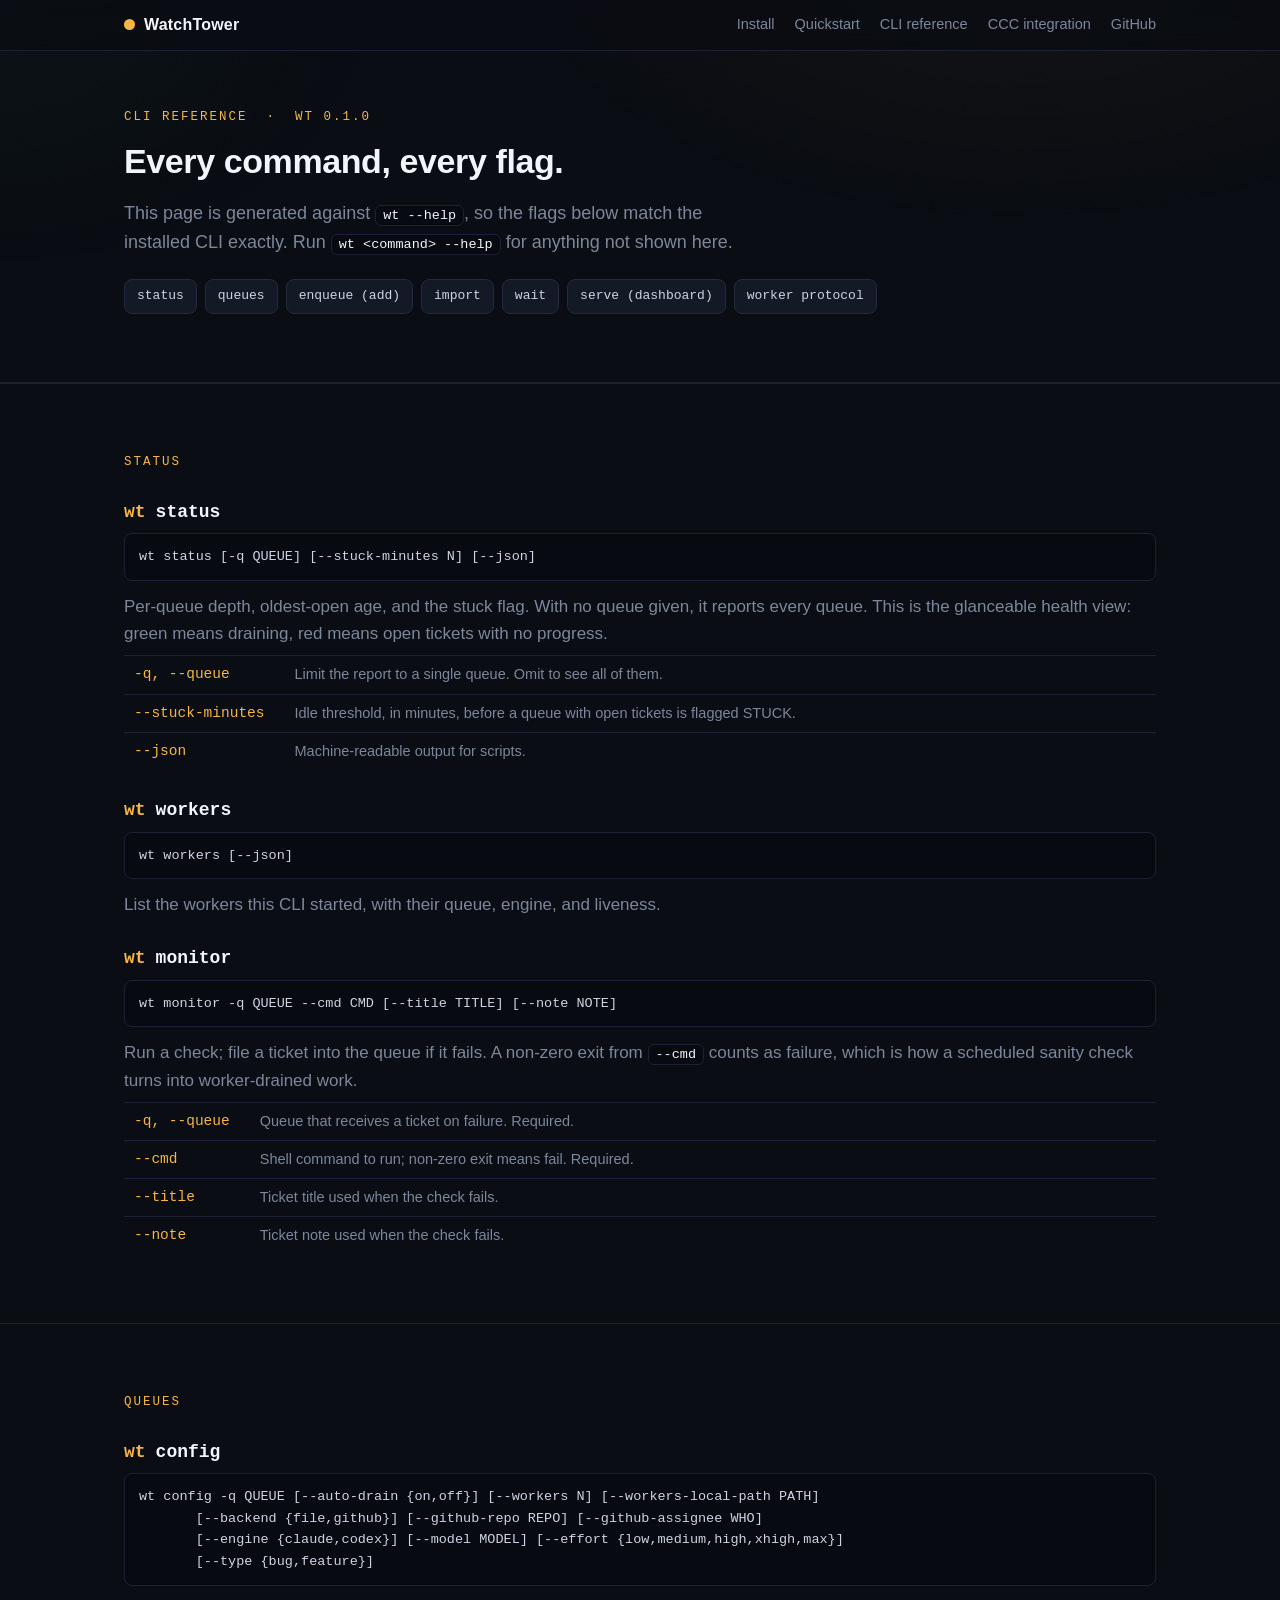
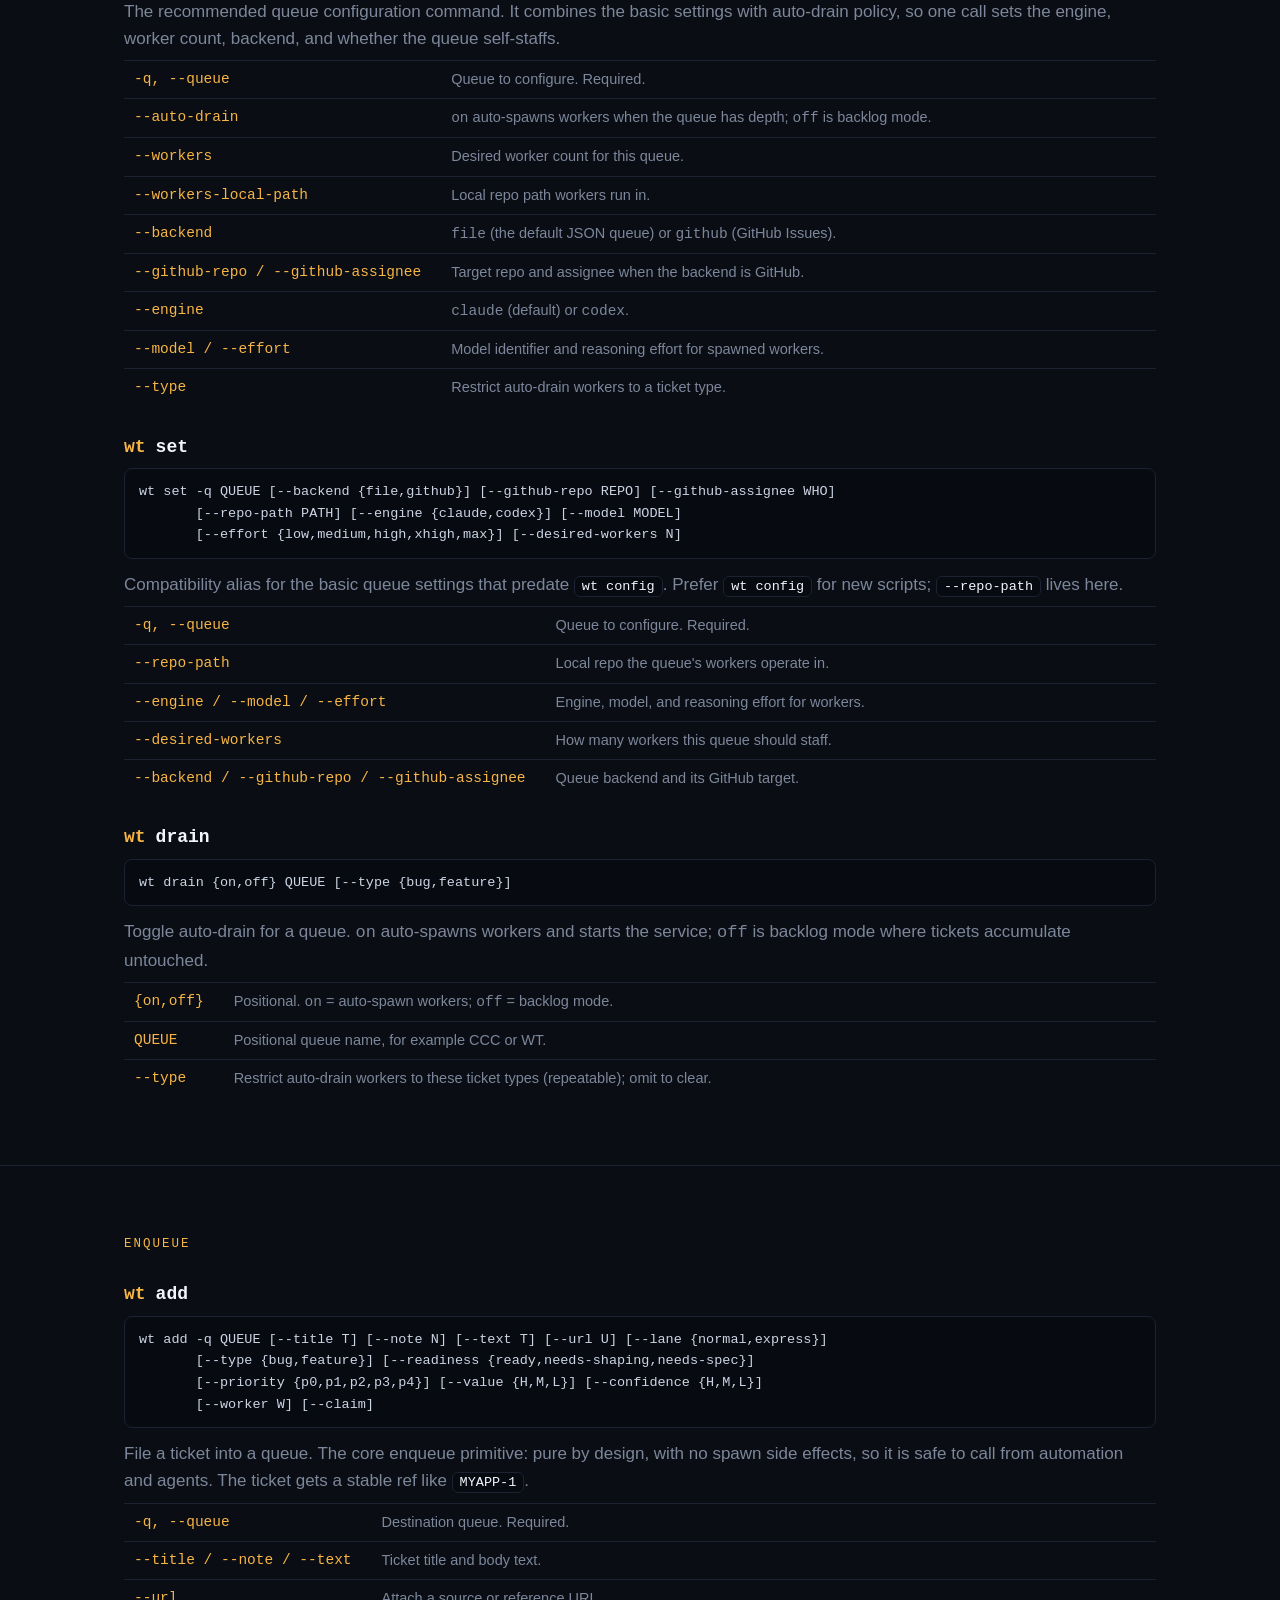
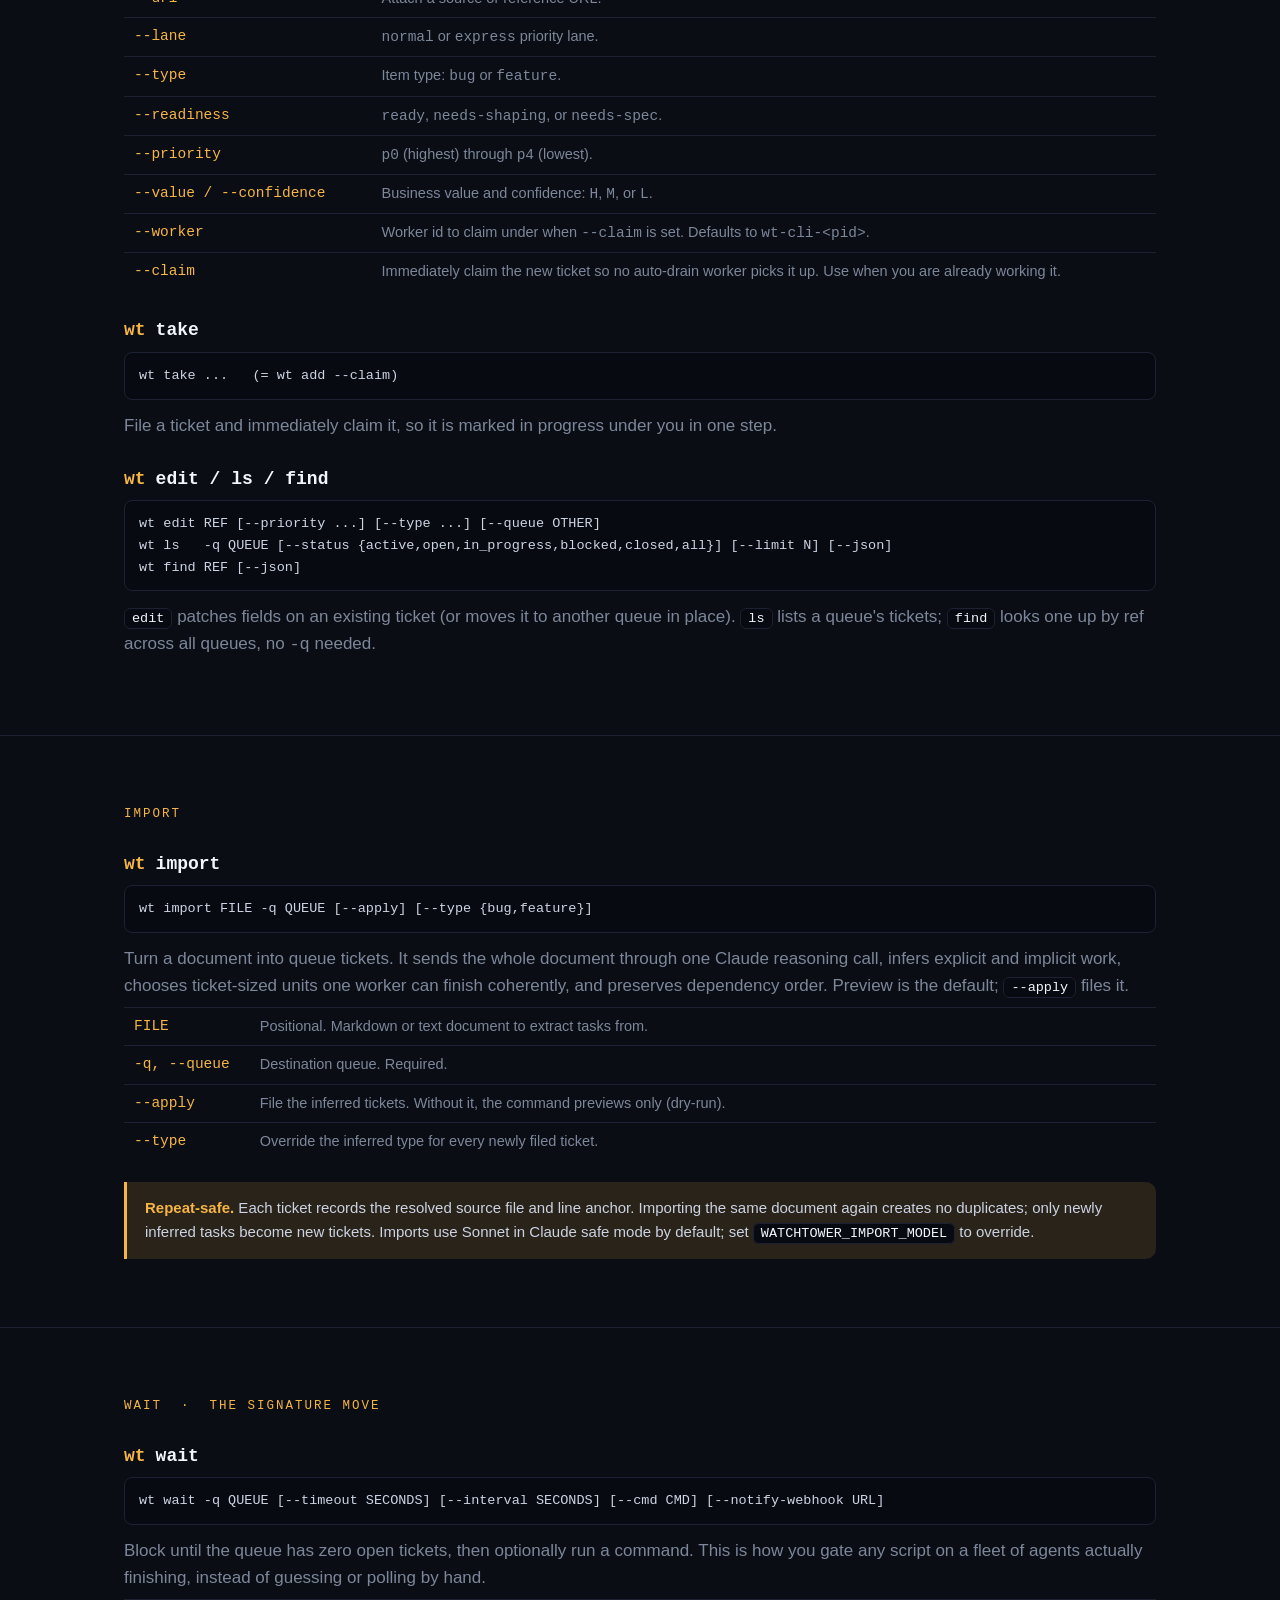
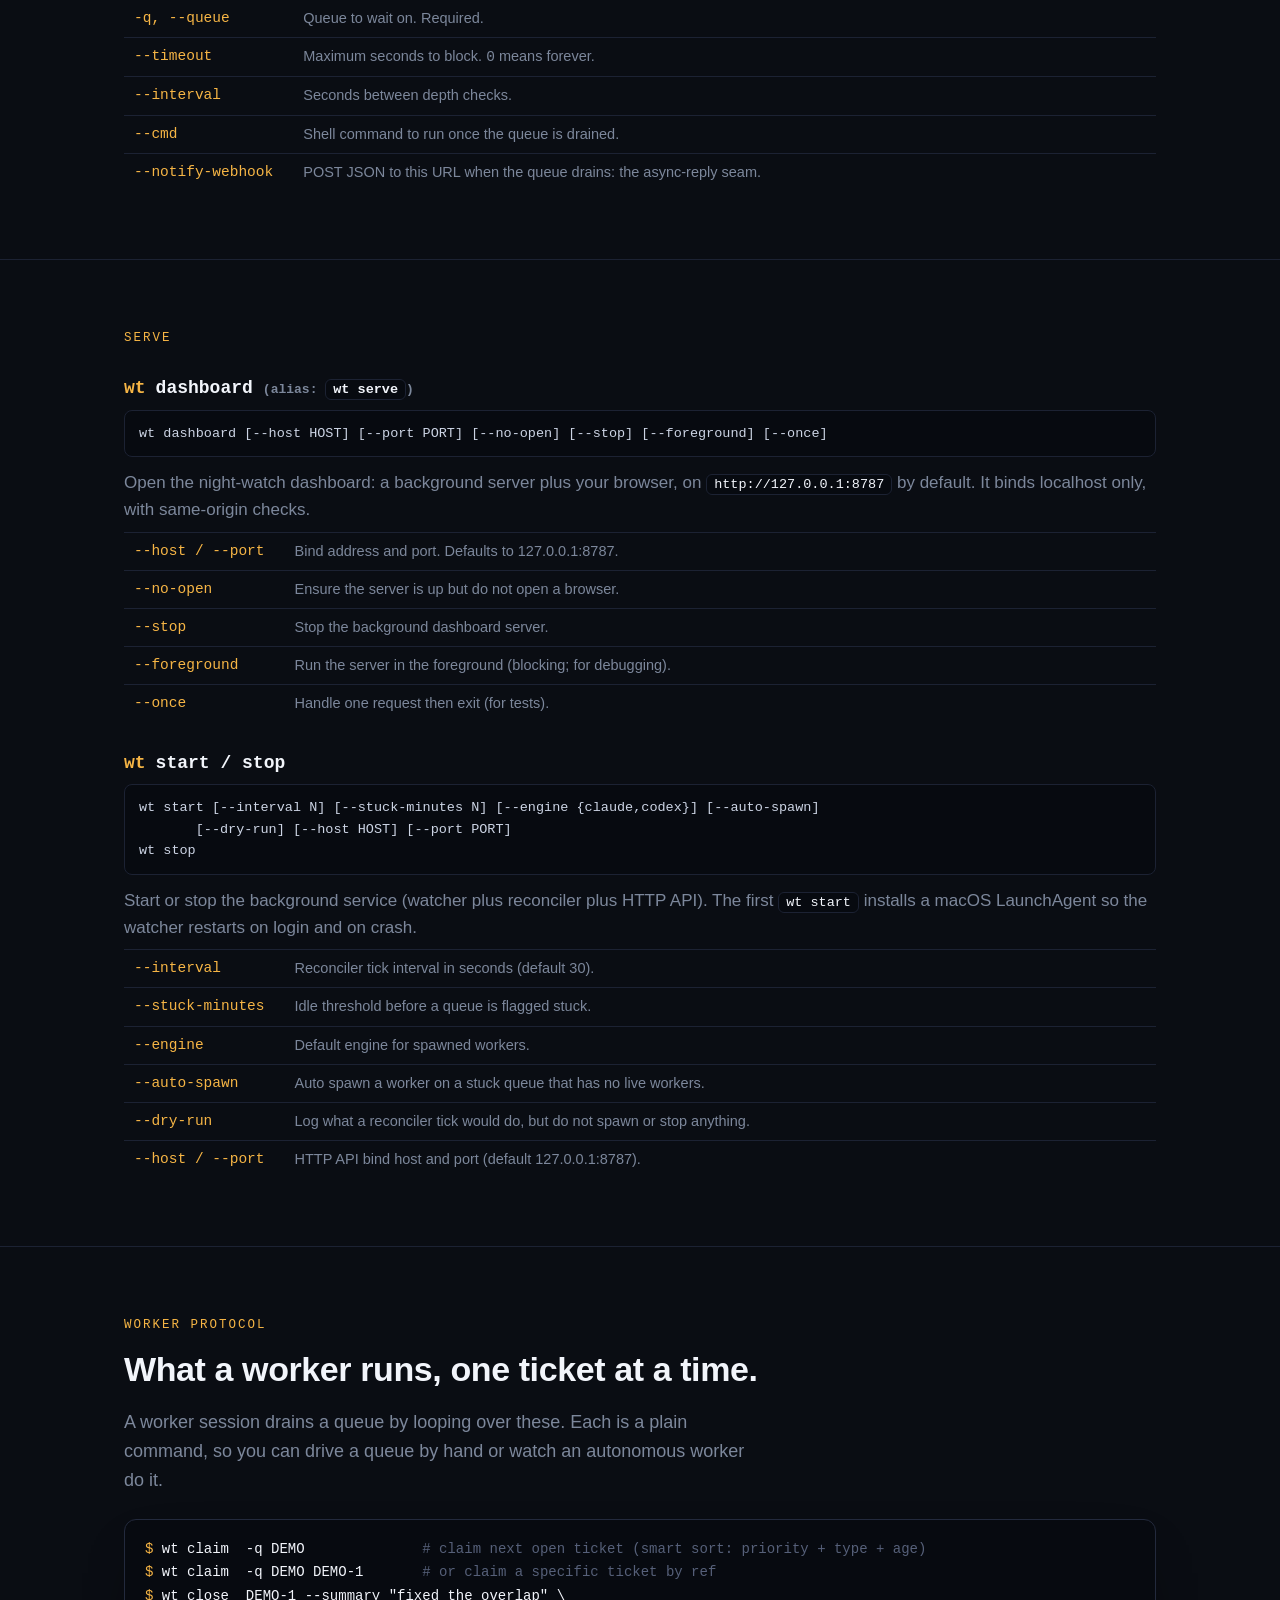
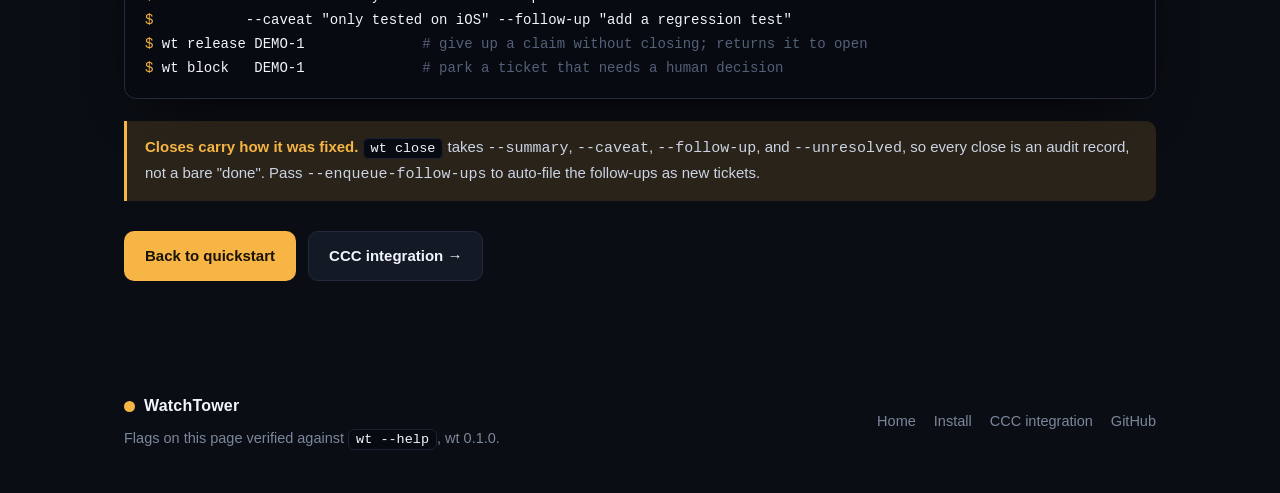
==== docs/cli.html @ 0f432aff "docs(site): standalone WatchTower website (Pages-ready, W69) Standalone static site in docs/, positi" ====
<!DOCTYPE html>
<html lang="en">
<head>
<meta charset="utf-8">
<meta name="viewport" content="width=device-width, initial-scale=1">
<title>WatchTower CLI reference</title>
<meta name="description" content="Every WatchTower command and flag: status, queues, enqueue, wait, serve, import. Verified against wt --help.">
<link rel="stylesheet" href="styles.css">
<link rel="icon" href="data:image/svg+xml,<svg xmlns='http://www.w3.org/2000/svg' viewBox='0 0 100 100'><circle cx='50' cy='50' r='38' fill='%23f6b545'/></svg>">
</head>
<body>

<nav class="nav">
  <div class="nav-inner">
    <a class="brand" href="index.html"><span class="beacon"></span>WatchTower</a>
    <div class="nav-links">
      <a href="index.html#install">Install</a>
      <a href="index.html#quickstart">Quickstart</a>
      <a href="cli.html">CLI reference</a>
      <a href="integration.html">CCC integration</a>
      <a href="https://github.com/amirfish1/watchtower">GitHub</a>
    </div>
  </div>
</nav>

<section style="padding-top:56px">
  <div class="wrap">
    <p class="eyebrow">CLI reference &nbsp;&middot;&nbsp; wt 0.1.0</p>
    <h2>Every command, every flag.</h2>
    <p class="lede">
      This page is generated against <code class="inline-code">wt --help</code>, so the flags below match the
      installed CLI exactly. Run <code class="inline-code">wt &lt;command&gt; --help</code> for anything not shown here.
    </p>
    <div class="toc">
      <a href="#status">status</a>
      <a href="#queues">queues</a>
      <a href="#add">enqueue (add)</a>
      <a href="#import">import</a>
      <a href="#wait">wait</a>
      <a href="#serve">serve (dashboard)</a>
      <a href="#worker">worker protocol</a>
    </div>
  </div>
</section>

<!-- STATUS -->
<section id="status" style="border-top:1px solid var(--border-soft)">
  <div class="wrap">
    <p class="eyebrow">Status</p>
    <div class="cli-cmd">
      <h3><span class="verb">wt</span> status</h3>
      <div class="sig">wt status [-q QUEUE] [--stuck-minutes N] [--json]</div>
      <p>Per-queue depth, oldest-open age, and the stuck flag. With no queue given, it reports every queue.
         This is the glanceable health view: green means draining, red means open tickets with no progress.</p>
      <table class="flags">
        <tr><td>-q, --queue</td><td>Limit the report to a single queue. Omit to see all of them.</td></tr>
        <tr><td>--stuck-minutes</td><td>Idle threshold, in minutes, before a queue with open tickets is flagged STUCK.</td></tr>
        <tr><td>--json</td><td>Machine-readable output for scripts.</td></tr>
      </table>
    </div>
    <div class="cli-cmd">
      <h3><span class="verb">wt</span> workers</h3>
      <div class="sig">wt workers [--json]</div>
      <p>List the workers this CLI started, with their queue, engine, and liveness.</p>
    </div>
    <div class="cli-cmd">
      <h3><span class="verb">wt</span> monitor</h3>
      <div class="sig">wt monitor -q QUEUE --cmd CMD [--title TITLE] [--note NOTE]</div>
      <p>Run a check; file a ticket into the queue if it fails. A non-zero exit from <code class="inline-code">--cmd</code>
         counts as failure, which is how a scheduled sanity check turns into worker-drained work.</p>
      <table class="flags">
        <tr><td>-q, --queue</td><td>Queue that receives a ticket on failure. Required.</td></tr>
        <tr><td>--cmd</td><td>Shell command to run; non-zero exit means fail. Required.</td></tr>
        <tr><td>--title</td><td>Ticket title used when the check fails.</td></tr>
        <tr><td>--note</td><td>Ticket note used when the check fails.</td></tr>
      </table>
    </div>
  </div>
</section>

<!-- QUEUES -->
<section id="queues">
  <div class="wrap">
    <p class="eyebrow">Queues</p>
    <div class="cli-cmd">
      <h3><span class="verb">wt</span> config</h3>
      <div class="sig">wt config -q QUEUE [--auto-drain {on,off}] [--workers N] [--workers-local-path PATH]
       [--backend {file,github}] [--github-repo REPO] [--github-assignee WHO]
       [--engine {claude,codex}] [--model MODEL] [--effort {low,medium,high,xhigh,max}]
       [--type {bug,feature}]</div>
      <p>The recommended queue configuration command. It combines the basic settings with auto-drain policy,
         so one call sets the engine, worker count, backend, and whether the queue self-staffs.</p>
      <table class="flags">
        <tr><td>-q, --queue</td><td>Queue to configure. Required.</td></tr>
        <tr><td>--auto-drain</td><td><code>on</code> auto-spawns workers when the queue has depth; <code>off</code> is backlog mode.</td></tr>
        <tr><td>--workers</td><td>Desired worker count for this queue.</td></tr>
        <tr><td>--workers-local-path</td><td>Local repo path workers run in.</td></tr>
        <tr><td>--backend</td><td><code>file</code> (the default JSON queue) or <code>github</code> (GitHub Issues).</td></tr>
        <tr><td>--github-repo / --github-assignee</td><td>Target repo and assignee when the backend is GitHub.</td></tr>
        <tr><td>--engine</td><td><code>claude</code> (default) or <code>codex</code>.</td></tr>
        <tr><td>--model / --effort</td><td>Model identifier and reasoning effort for spawned workers.</td></tr>
        <tr><td>--type</td><td>Restrict auto-drain workers to a ticket type.</td></tr>
      </table>
    </div>
    <div class="cli-cmd">
      <h3><span class="verb">wt</span> set</h3>
      <div class="sig">wt set -q QUEUE [--backend {file,github}] [--github-repo REPO] [--github-assignee WHO]
       [--repo-path PATH] [--engine {claude,codex}] [--model MODEL]
       [--effort {low,medium,high,xhigh,max}] [--desired-workers N]</div>
      <p>Compatibility alias for the basic queue settings that predate <code class="inline-code">wt config</code>.
         Prefer <code class="inline-code">wt config</code> for new scripts; <code class="inline-code">--repo-path</code> lives here.</p>
      <table class="flags">
        <tr><td>-q, --queue</td><td>Queue to configure. Required.</td></tr>
        <tr><td>--repo-path</td><td>Local repo the queue's workers operate in.</td></tr>
        <tr><td>--engine / --model / --effort</td><td>Engine, model, and reasoning effort for workers.</td></tr>
        <tr><td>--desired-workers</td><td>How many workers this queue should staff.</td></tr>
        <tr><td>--backend / --github-repo / --github-assignee</td><td>Queue backend and its GitHub target.</td></tr>
      </table>
    </div>
    <div class="cli-cmd">
      <h3><span class="verb">wt</span> drain</h3>
      <div class="sig">wt drain {on,off} QUEUE [--type {bug,feature}]</div>
      <p>Toggle auto-drain for a queue. <code>on</code> auto-spawns workers and starts the service;
         <code>off</code> is backlog mode where tickets accumulate untouched.</p>
      <table class="flags">
        <tr><td>{on,off}</td><td>Positional. <code>on</code> = auto-spawn workers; <code>off</code> = backlog mode.</td></tr>
        <tr><td>QUEUE</td><td>Positional queue name, for example CCC or WT.</td></tr>
        <tr><td>--type</td><td>Restrict auto-drain workers to these ticket types (repeatable); omit to clear.</td></tr>
      </table>
    </div>
  </div>
</section>

<!-- ENQUEUE -->
<section id="add">
  <div class="wrap">
    <p class="eyebrow">Enqueue</p>
    <div class="cli-cmd">
      <h3><span class="verb">wt</span> add</h3>
      <div class="sig">wt add -q QUEUE [--title T] [--note N] [--text T] [--url U] [--lane {normal,express}]
       [--type {bug,feature}] [--readiness {ready,needs-shaping,needs-spec}]
       [--priority {p0,p1,p2,p3,p4}] [--value {H,M,L}] [--confidence {H,M,L}]
       [--worker W] [--claim]</div>
      <p>File a ticket into a queue. The core enqueue primitive: pure by design, with no spawn side effects, so it
         is safe to call from automation and agents. The ticket gets a stable ref like <code class="inline-code">MYAPP-1</code>.</p>
      <table class="flags">
        <tr><td>-q, --queue</td><td>Destination queue. Required.</td></tr>
        <tr><td>--title / --note / --text</td><td>Ticket title and body text.</td></tr>
        <tr><td>--url</td><td>Attach a source or reference URL.</td></tr>
        <tr><td>--lane</td><td><code>normal</code> or <code>express</code> priority lane.</td></tr>
        <tr><td>--type</td><td>Item type: <code>bug</code> or <code>feature</code>.</td></tr>
        <tr><td>--readiness</td><td><code>ready</code>, <code>needs-shaping</code>, or <code>needs-spec</code>.</td></tr>
        <tr><td>--priority</td><td><code>p0</code> (highest) through <code>p4</code> (lowest).</td></tr>
        <tr><td>--value / --confidence</td><td>Business value and confidence: <code>H</code>, <code>M</code>, or <code>L</code>.</td></tr>
        <tr><td>--worker</td><td>Worker id to claim under when <code>--claim</code> is set. Defaults to <code>wt-cli-&lt;pid&gt;</code>.</td></tr>
        <tr><td>--claim</td><td>Immediately claim the new ticket so no auto-drain worker picks it up. Use when you are already working it.</td></tr>
      </table>
    </div>
    <div class="cli-cmd">
      <h3><span class="verb">wt</span> take</h3>
      <div class="sig">wt take ...   (= wt add --claim)</div>
      <p>File a ticket and immediately claim it, so it is marked in progress under you in one step.</p>
    </div>
    <div class="cli-cmd">
      <h3><span class="verb">wt</span> edit / ls / find</h3>
      <div class="sig">wt edit REF [--priority ...] [--type ...] [--queue OTHER]
wt ls   -q QUEUE [--status {active,open,in_progress,blocked,closed,all}] [--limit N] [--json]
wt find REF [--json]</div>
      <p><code class="inline-code">edit</code> patches fields on an existing ticket (or moves it to another queue in place).
         <code class="inline-code">ls</code> lists a queue's tickets; <code class="inline-code">find</code> looks one up by ref across all queues, no
         <code>-q</code> needed.</p>
    </div>
  </div>
</section>

<!-- IMPORT -->
<section id="import">
  <div class="wrap">
    <p class="eyebrow">Import</p>
    <div class="cli-cmd">
      <h3><span class="verb">wt</span> import</h3>
      <div class="sig">wt import FILE -q QUEUE [--apply] [--type {bug,feature}]</div>
      <p>Turn a document into queue tickets. It sends the whole document through one Claude reasoning call, infers
         explicit and implicit work, chooses ticket-sized units one worker can finish coherently, and preserves
         dependency order. Preview is the default; <code class="inline-code">--apply</code> files it.</p>
      <table class="flags">
        <tr><td>FILE</td><td>Positional. Markdown or text document to extract tasks from.</td></tr>
        <tr><td>-q, --queue</td><td>Destination queue. Required.</td></tr>
        <tr><td>--apply</td><td>File the inferred tickets. Without it, the command previews only (dry-run).</td></tr>
        <tr><td>--type</td><td>Override the inferred type for every newly filed ticket.</td></tr>
      </table>
      <div class="note">
        <b>Repeat-safe.</b> Each ticket records the resolved source file and line anchor. Importing the same
        document again creates no duplicates; only newly inferred tasks become new tickets. Imports use Sonnet in
        Claude safe mode by default; set <code class="inline-code">WATCHTOWER_IMPORT_MODEL</code> to override.
      </div>
    </div>
  </div>
</section>

<!-- WAIT -->
<section id="wait">
  <div class="wrap">
    <p class="eyebrow">Wait &nbsp;&middot;&nbsp; the signature move</p>
    <div class="cli-cmd">
      <h3><span class="verb">wt</span> wait</h3>
      <div class="sig">wt wait -q QUEUE [--timeout SECONDS] [--interval SECONDS] [--cmd CMD] [--notify-webhook URL]</div>
      <p>Block until the queue has zero open tickets, then optionally run a command. This is how you gate any
         script on a fleet of agents actually finishing, instead of guessing or polling by hand.</p>
      <table class="flags">
        <tr><td>-q, --queue</td><td>Queue to wait on. Required.</td></tr>
        <tr><td>--timeout</td><td>Maximum seconds to block. <code>0</code> means forever.</td></tr>
        <tr><td>--interval</td><td>Seconds between depth checks.</td></tr>
        <tr><td>--cmd</td><td>Shell command to run once the queue is drained.</td></tr>
        <tr><td>--notify-webhook</td><td>POST JSON to this URL when the queue drains: the async-reply seam.</td></tr>
      </table>
    </div>
  </div>
</section>

<!-- SERVE -->
<section id="serve">
  <div class="wrap">
    <p class="eyebrow">Serve</p>
    <div class="cli-cmd">
      <h3><span class="verb">wt</span> dashboard <span style="font-size:13px;color:var(--muted)">(alias: <code class="inline-code">wt serve</code>)</span></h3>
      <div class="sig">wt dashboard [--host HOST] [--port PORT] [--no-open] [--stop] [--foreground] [--once]</div>
      <p>Open the night-watch dashboard: a background server plus your browser, on
         <code class="inline-code">http://127.0.0.1:8787</code> by default. It binds localhost only, with same-origin checks.</p>
      <table class="flags">
        <tr><td>--host / --port</td><td>Bind address and port. Defaults to 127.0.0.1:8787.</td></tr>
        <tr><td>--no-open</td><td>Ensure the server is up but do not open a browser.</td></tr>
        <tr><td>--stop</td><td>Stop the background dashboard server.</td></tr>
        <tr><td>--foreground</td><td>Run the server in the foreground (blocking; for debugging).</td></tr>
        <tr><td>--once</td><td>Handle one request then exit (for tests).</td></tr>
      </table>
    </div>
    <div class="cli-cmd">
      <h3><span class="verb">wt</span> start / stop</h3>
      <div class="sig">wt start [--interval N] [--stuck-minutes N] [--engine {claude,codex}] [--auto-spawn]
       [--dry-run] [--host HOST] [--port PORT]
wt stop</div>
      <p>Start or stop the background service (watcher plus reconciler plus HTTP API). The first
         <code class="inline-code">wt start</code> installs a macOS LaunchAgent so the watcher restarts on login and on crash.</p>
      <table class="flags">
        <tr><td>--interval</td><td>Reconciler tick interval in seconds (default 30).</td></tr>
        <tr><td>--stuck-minutes</td><td>Idle threshold before a queue is flagged stuck.</td></tr>
        <tr><td>--engine</td><td>Default engine for spawned workers.</td></tr>
        <tr><td>--auto-spawn</td><td>Auto spawn a worker on a stuck queue that has no live workers.</td></tr>
        <tr><td>--dry-run</td><td>Log what a reconciler tick would do, but do not spawn or stop anything.</td></tr>
        <tr><td>--host / --port</td><td>HTTP API bind host and port (default 127.0.0.1:8787).</td></tr>
      </table>
    </div>
  </div>
</section>

<!-- WORKER PROTOCOL -->
<section id="worker">
  <div class="wrap">
    <p class="eyebrow">Worker protocol</p>
    <h2>What a worker runs, one ticket at a time.</h2>
    <p class="lede">A worker session drains a queue by looping over these. Each is a plain command, so you can
       drive a queue by hand or watch an autonomous worker do it.</p>
    <div class="term" style="margin-top:24px">
      <div class="term-body"><pre><span class="cmd">wt claim  -q DEMO</span>              <span class="cm"># claim next open ticket (smart sort: priority + type + age)</span>
<span class="cmd">wt claim  -q DEMO DEMO-1</span>       <span class="cm"># or claim a specific ticket by ref</span>
<span class="cmd">wt close  DEMO-1 --summary "fixed the overlap" \</span>
<span class="cmd">          --caveat "only tested on iOS" --follow-up "add a regression test"</span>
<span class="cmd">wt release DEMO-1</span>              <span class="cm"># give up a claim without closing; returns it to open</span>
<span class="cmd">wt block   DEMO-1</span>              <span class="cm"># park a ticket that needs a human decision</span></pre></div>
    </div>
    <div class="note">
      <b>Closes carry how it was fixed.</b> <code class="inline-code">wt close</code> takes <code>--summary</code>,
      <code>--caveat</code>, <code>--follow-up</code>, and <code>--unresolved</code>, so every close is an audit
      record, not a bare "done". Pass <code>--enqueue-follow-ups</code> to auto-file the follow-ups as new tickets.
    </div>
    <div class="cta-row">
      <a class="btn btn-primary" href="index.html#quickstart">Back to quickstart</a>
      <a class="btn btn-ghost" href="integration.html">CCC integration &rarr;</a>
    </div>
  </div>
</section>

<footer>
  <div class="wrap foot-inner">
    <div>
      <div class="brand" style="margin-bottom:8px"><span class="beacon"></span>WatchTower</div>
      <div>Flags on this page verified against <code class="inline-code">wt --help</code>, wt 0.1.0.</div>
    </div>
    <div class="foot-links">
      <a href="index.html">Home</a>
      <a href="index.html#install">Install</a>
      <a href="integration.html">CCC integration</a>
      <a href="https://github.com/amirfish1/watchtower">GitHub</a>
    </div>
  </div>
</footer>

</body>
</html>
---- docs/styles.css ----
/* WatchTower standalone site: control-room / night-watch aesthetic.
   Zero build step, no framework. Green = draining, red = stuck:
   the product's own status language, used as the visual system. */

:root {
  --bg: #0a0d13;
  --bg-2: #0e121b;
  --surface: #141926;
  --surface-2: #1a2030;
  --border: #232a3d;
  --border-soft: #1c2233;
  --text: #ccd4e4;
  --text-strong: #f2f5fb;
  --muted: #7c879b;
  --muted-2: #5b6478;
  --amber: #f6b545;      /* the watch light: brand accent */
  --amber-soft: #f6b54522;
  --green: #46c06a;      /* draining / live */
  --green-soft: #46c06a1f;
  --red: #f0576d;        /* stuck */
  --red-soft: #f0576d1f;
  --mono: ui-monospace, "SF Mono", "JetBrains Mono", Menlo, Consolas, monospace;
  --sans: -apple-system, BlinkMacSystemFont, "Segoe UI", Inter, Roboto, Helvetica, Arial, sans-serif;
  --maxw: 1080px;
}

* { box-sizing: border-box; }

html { scroll-behavior: smooth; }

body {
  margin: 0;
  background: var(--bg);
  color: var(--text);
  font-family: var(--sans);
  font-size: 17px;
  line-height: 1.6;
  -webkit-font-smoothing: antialiased;
  text-rendering: optimizeLegibility;
}

/* subtle beacon glow behind the whole page */
body::before {
  content: "";
  position: fixed;
  inset: 0;
  z-index: -1;
  background:
    radial-gradient(900px 500px at 80% -8%, #f6b5450d, transparent 60%),
    radial-gradient(700px 500px at 0% 0%, #46c06a0a, transparent 55%);
  pointer-events: none;
}

a { color: var(--amber); text-decoration: none; }
a:hover { text-decoration: underline; }

.wrap { max-width: var(--maxw); margin: 0 auto; padding: 0 24px; }

/* ---------- top nav ---------- */
.nav {
  position: sticky;
  top: 0;
  z-index: 20;
  background: rgba(10, 13, 19, 0.82);
  backdrop-filter: blur(10px);
  border-bottom: 1px solid var(--border-soft);
}
.nav-inner {
  max-width: var(--maxw);
  margin: 0 auto;
  padding: 12px 24px;
  display: flex;
  align-items: center;
  gap: 22px;
}
.brand {
  display: flex;
  align-items: center;
  gap: 9px;
  font-weight: 700;
  color: var(--text-strong);
  font-size: 16px;
  letter-spacing: 0.2px;
}
.brand:hover { text-decoration: none; }
.beacon {
  width: 11px; height: 11px; border-radius: 50%;
  background: var(--amber);
  box-shadow: 0 0 0 0 var(--amber);
  animation: pulse 2.6s infinite;
}
@keyframes pulse {
  0%   { box-shadow: 0 0 0 0 #f6b54566; }
  70%  { box-shadow: 0 0 0 9px #f6b54500; }
  100% { box-shadow: 0 0 0 0 #f6b54500; }
}
.nav-links { display: flex; gap: 20px; margin-left: auto; flex-wrap: wrap; }
.nav-links a { color: var(--muted); font-size: 14.5px; font-weight: 500; }
.nav-links a:hover { color: var(--text-strong); text-decoration: none; }

/* ---------- generic sections ---------- */
section { padding: 68px 0; border-bottom: 1px solid var(--border-soft); }
section:last-of-type { border-bottom: none; }
.eyebrow {
  font-family: var(--mono);
  font-size: 12.5px;
  letter-spacing: 2px;
  text-transform: uppercase;
  color: var(--amber);
  margin: 0 0 14px;
}
h1, h2, h3 { color: var(--text-strong); line-height: 1.2; }
h2 { font-size: clamp(26px, 4vw, 34px); margin: 0 0 10px; letter-spacing: -0.4px; }
h3 { font-size: 19px; margin: 0 0 8px; }
.lede { color: var(--muted); font-size: 18px; max-width: 62ch; }

/* ---------- hero ---------- */
.hero { padding: 76px 0 60px; border-bottom: 1px solid var(--border-soft); }
.hero h1 {
  font-size: clamp(34px, 6.2vw, 62px);
  letter-spacing: -1.4px;
  margin: 0 0 18px;
  font-weight: 800;
}
.hero h1 .hl { color: var(--amber); }
.hero .lede { font-size: clamp(18px, 2.4vw, 22px); max-width: 60ch; }
.hero-tag {
  display: inline-flex; align-items: center; gap: 8px;
  font-family: var(--mono); font-size: 13px; color: var(--muted);
  border: 1px solid var(--border); border-radius: 999px;
  padding: 5px 13px; margin-bottom: 22px;
}
.hero-tag b { color: var(--green); font-weight: 600; }
.cta-row { display: flex; gap: 12px; flex-wrap: wrap; margin-top: 30px; }
.btn {
  display: inline-flex; align-items: center; gap: 8px;
  padding: 12px 20px; border-radius: 10px;
  font-weight: 650; font-size: 15px;
  border: 1px solid transparent; cursor: pointer;
}
.btn-primary { background: var(--amber); color: #1a1206; }
.btn-primary:hover { background: #ffc45f; text-decoration: none; }
.btn-ghost { border-color: var(--border); color: var(--text-strong); background: var(--surface); }
.btn-ghost:hover { border-color: var(--muted); text-decoration: none; }

/* ---------- terminal block ---------- */
.term {
  background: #070a10;
  border: 1px solid var(--border);
  border-radius: 12px;
  overflow: hidden;
  box-shadow: 0 24px 60px -30px #000, 0 0 0 1px #0000;
  font-family: var(--mono);
  font-size: 14px;
  line-height: 1.7;
}
.term-bar {
  display: flex; align-items: center; gap: 7px;
  padding: 11px 14px;
  background: var(--surface);
  border-bottom: 1px solid var(--border-soft);
}
.term-bar i { width: 11px; height: 11px; border-radius: 50%; display: inline-block; }
.term-bar .r { background: #ff5f57; } .term-bar .y { background: #febc2e; } .term-bar .g { background: #28c840; }
.term-bar span { margin-left: 8px; color: var(--muted); font-size: 12px; }
.term-body { padding: 18px 20px; overflow-x: auto; }
.term-body pre { margin: 0; white-space: pre; }
.term .cmd { color: var(--text-strong); }
.term .cmd::before { content: "$ "; color: var(--amber); }
.term .out { color: var(--muted); }
.term .ok { color: var(--green); }
.term .bad { color: var(--red); }
.term .cm { color: #566079; }  /* comment */
.term .em { color: var(--amber); }

/* ---------- status strip demo ---------- */
.strip {
  display: flex; flex-wrap: wrap; gap: 10px;
  margin-top: 34px;
}
.pill {
  display: inline-flex; align-items: center; gap: 9px;
  font-family: var(--mono); font-size: 13px;
  padding: 9px 14px; border-radius: 10px;
  border: 1px solid var(--border); background: var(--surface);
}
.pill .dot { width: 9px; height: 9px; border-radius: 50%; }
.pill.live { border-color: #46c06a55; background: var(--green-soft); }
.pill.live .dot { background: var(--green); box-shadow: 0 0 8px var(--green); }
.pill.live b { color: var(--green); }
.pill.stuck { border-color: #f0576d55; background: var(--red-soft); }
.pill.stuck .dot { background: var(--red); box-shadow: 0 0 8px var(--red); }
.pill.stuck b { color: var(--red); }
.pill .q { color: var(--text-strong); font-weight: 600; }
.pill .meta { color: var(--muted); }

/* ---------- cards / grid ---------- */
.grid { display: grid; gap: 18px; margin-top: 34px; }
.grid.g2 { grid-template-columns: repeat(2, 1fr); }
.grid.g3 { grid-template-columns: repeat(3, 1fr); }
.card {
  background: var(--surface);
  border: 1px solid var(--border-soft);
  border-radius: 12px;
  padding: 22px;
}
.card h3 { display: flex; align-items: center; gap: 9px; }
.card p { color: var(--muted); margin: 6px 0 0; font-size: 15.5px; }
.card .ic { color: var(--amber); font-family: var(--mono); font-weight: 700; }

/* ---------- steps ---------- */
.steps { counter-reset: step; margin-top: 30px; display: grid; gap: 16px; }
.step {
  display: grid; grid-template-columns: 40px 1fr; gap: 16px; align-items: start;
  background: var(--surface); border: 1px solid var(--border-soft);
  border-radius: 12px; padding: 18px 20px;
}
.step::before {
  counter-increment: step; content: counter(step);
  width: 34px; height: 34px; border-radius: 9px;
  display: grid; place-items: center;
  background: var(--amber-soft); color: var(--amber);
  font-family: var(--mono); font-weight: 700; font-size: 15px;
  border: 1px solid #f6b54540;
}
.step h3 { margin: 3px 0 4px; }
.step p { color: var(--muted); margin: 0 0 10px; font-size: 15px; }
.step code, .inline-code {
  font-family: var(--mono); font-size: 13.5px;
  background: #070a10; border: 1px solid var(--border-soft);
  padding: 2px 7px; border-radius: 6px; color: var(--text-strong);
}

/* ---------- CLI reference ---------- */
.cli-cmd { margin-top: 30px; scroll-margin-top: 80px; }
.cli-cmd h3 {
  font-family: var(--mono); font-size: 18px; color: var(--text-strong);
  display: flex; align-items: baseline; gap: 10px;
}
.cli-cmd h3 .verb { color: var(--amber); }
.cli-cmd .sig {
  font-family: var(--mono); font-size: 13.5px; color: var(--text);
  background: #070a10; border: 1px solid var(--border-soft);
  padding: 12px 14px; border-radius: 8px; margin: 10px 0 12px;
  overflow-x: auto; white-space: pre;
}
.cli-cmd p { color: var(--muted); margin: 0 0 8px; }
table.flags { width: 100%; border-collapse: collapse; margin-top: 6px; font-size: 14.5px; }
table.flags td { padding: 7px 10px; border-top: 1px solid var(--border-soft); vertical-align: top; }
table.flags td:first-child {
  font-family: var(--mono); color: var(--amber); white-space: nowrap; width: 1%;
  padding-right: 20px;
}
table.flags td:last-child { color: var(--muted); }

.toc {
  display: flex; flex-wrap: wrap; gap: 8px; margin-top: 22px;
}
.toc a {
  font-family: var(--mono); font-size: 13px;
  padding: 6px 12px; border-radius: 8px;
  border: 1px solid var(--border); color: var(--text);
  background: var(--surface);
}
.toc a:hover { border-color: var(--amber); color: var(--amber); text-decoration: none; }

/* ---------- callouts ---------- */
.note {
  border-left: 3px solid var(--amber);
  background: var(--amber-soft);
  padding: 14px 18px; border-radius: 0 10px 10px 0;
  margin-top: 22px; font-size: 15px; color: var(--text);
}
.note b { color: var(--amber); }
.note.green { border-left-color: var(--green); background: var(--green-soft); }
.note.green b { color: var(--green); }

/* ---------- scope / honest table ---------- */
table.matrix { width: 100%; border-collapse: collapse; margin-top: 26px; font-size: 15px; }
table.matrix th, table.matrix td { text-align: left; padding: 11px 14px; border-bottom: 1px solid var(--border-soft); }
table.matrix th { color: var(--muted); font-weight: 600; font-size: 13px; text-transform: uppercase; letter-spacing: 0.6px; }
table.matrix td:first-child { color: var(--text-strong); font-weight: 600; }
.tag { font-family: var(--mono); font-size: 12px; padding: 2px 8px; border-radius: 6px; white-space: nowrap; }
.tag.yes { background: var(--green-soft); color: var(--green); }
.tag.no  { background: var(--red-soft); color: var(--red); }
.tag.mid { background: var(--amber-soft); color: var(--amber); }

/* ---------- footer ---------- */
footer {
  padding: 44px 0 60px;
  color: var(--muted);
  font-size: 14.5px;
}
.foot-inner { display: flex; justify-content: space-between; gap: 20px; flex-wrap: wrap; align-items: center; }
.foot-links { display: flex; gap: 18px; flex-wrap: wrap; }
.foot-links a { color: var(--muted); }
.foot-links a:hover { color: var(--text-strong); }

/* ---------- responsive ---------- */
@media (max-width: 760px) {
  body { font-size: 16px; }
  section { padding: 48px 0; }
  .nav-inner { padding: 11px 18px; gap: 12px; }
  .nav-links { gap: 14px; }
  .nav-links a { font-size: 13.5px; }
  .wrap { padding: 0 18px; }
  .grid.g2, .grid.g3 { grid-template-columns: 1fr; }
  .hero { padding: 52px 0 44px; }
  .cta-row .btn { flex: 1 1 auto; justify-content: center; }
  .term-body { font-size: 12.5px; }
  table.matrix { font-size: 13.5px; }
  table.matrix th:nth-child(3), table.matrix td:nth-child(3) { display: none; }
}
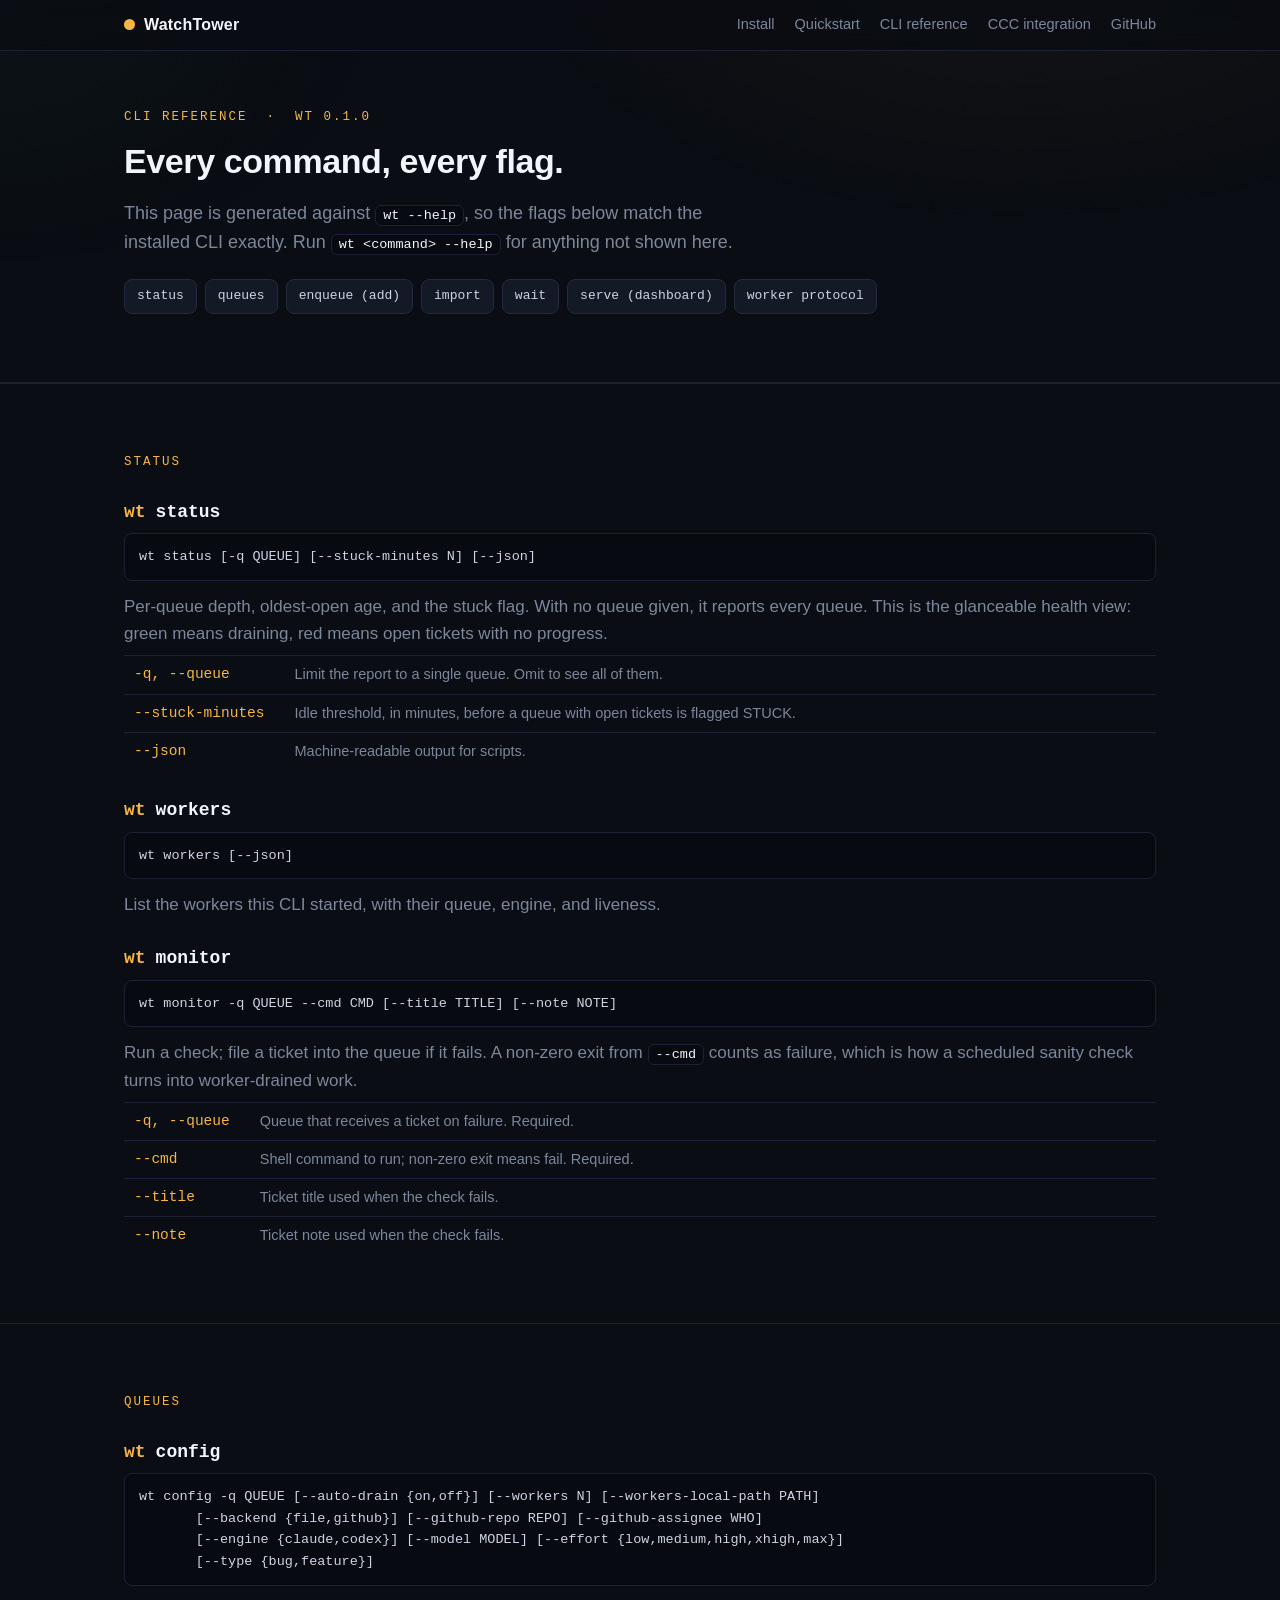
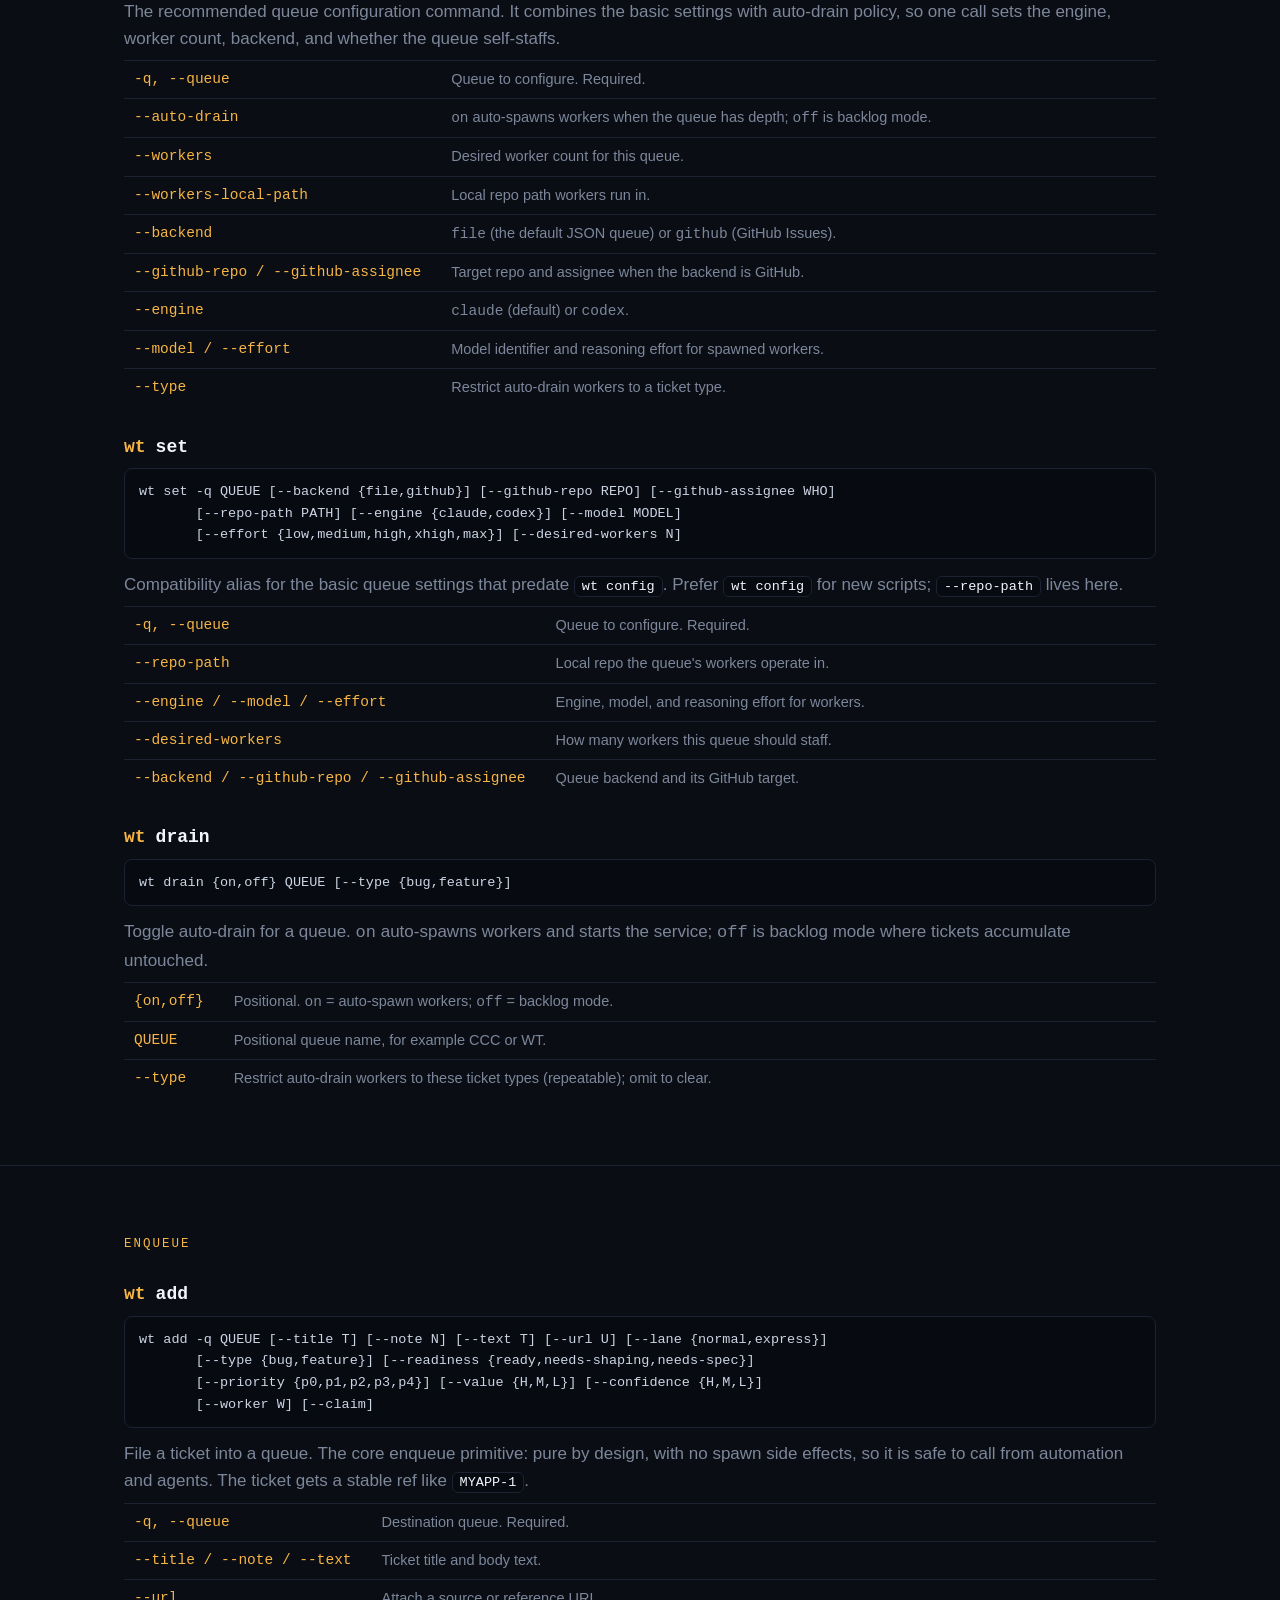
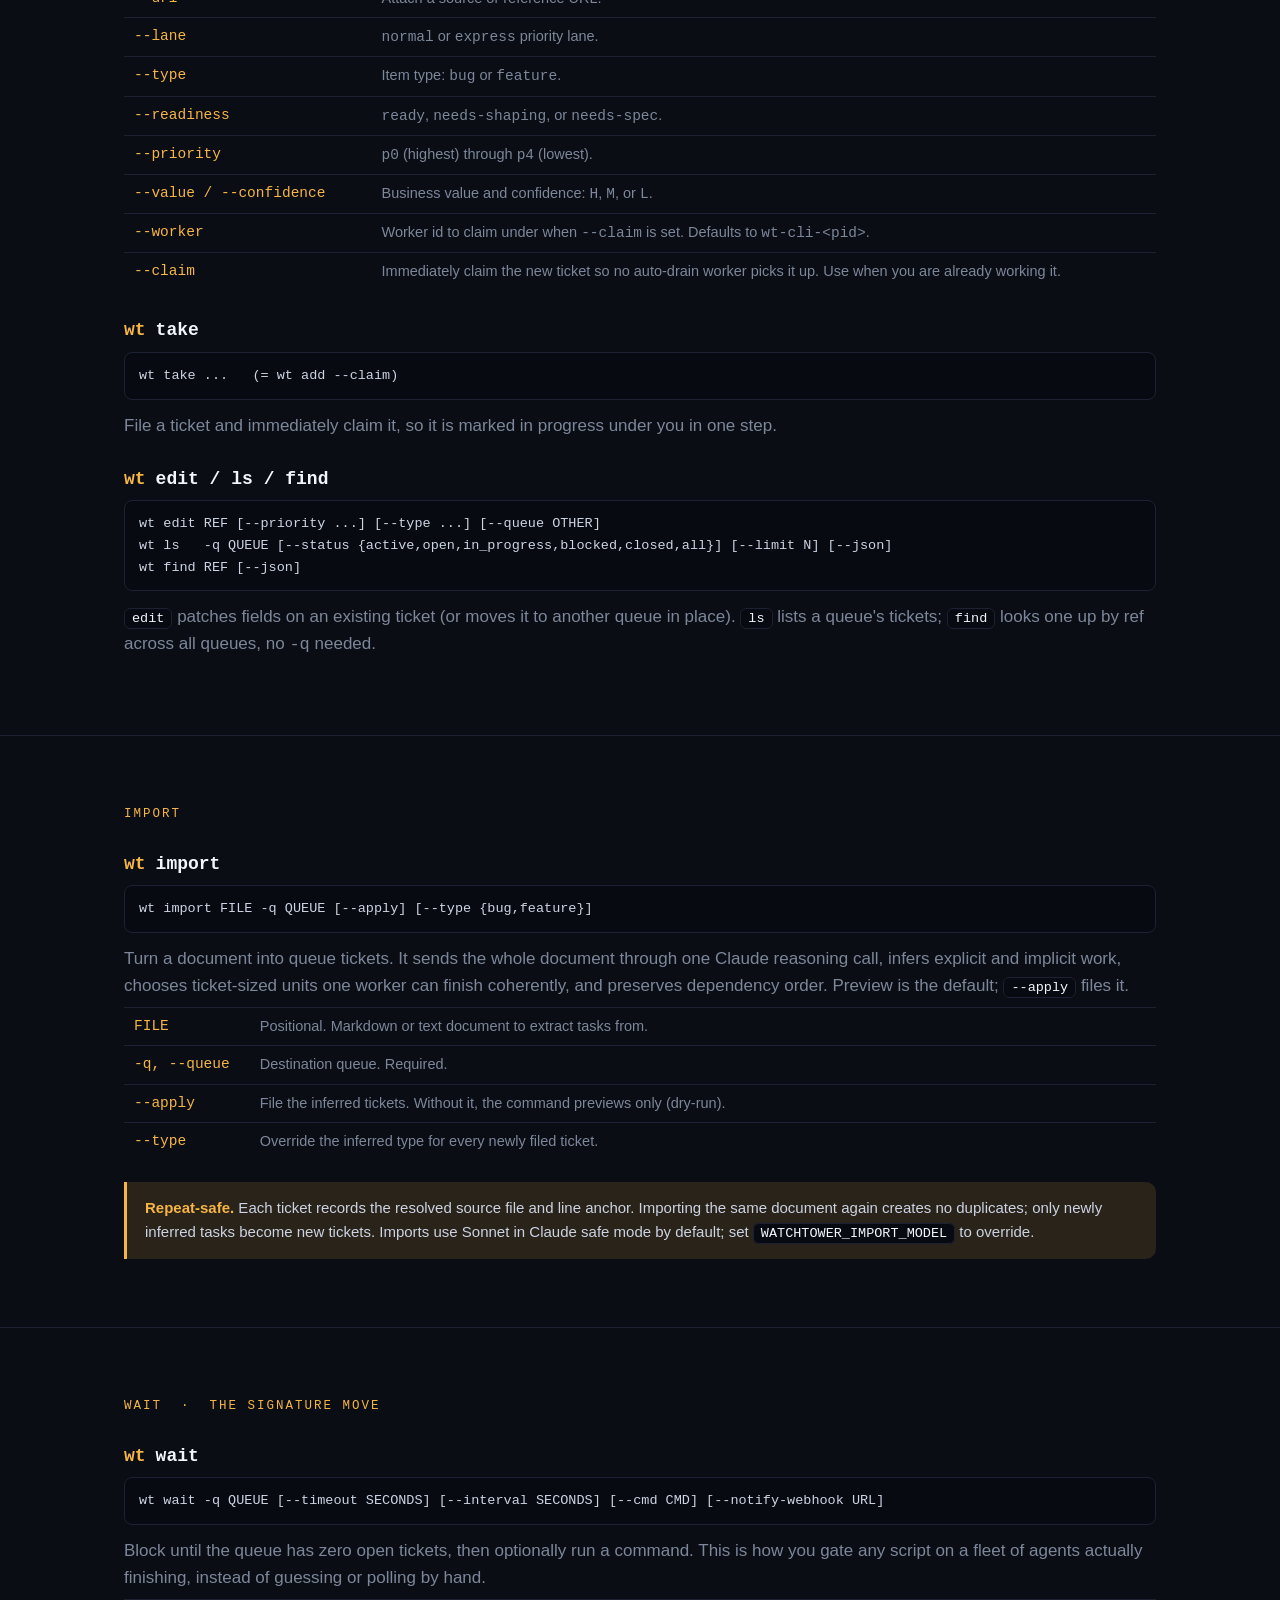
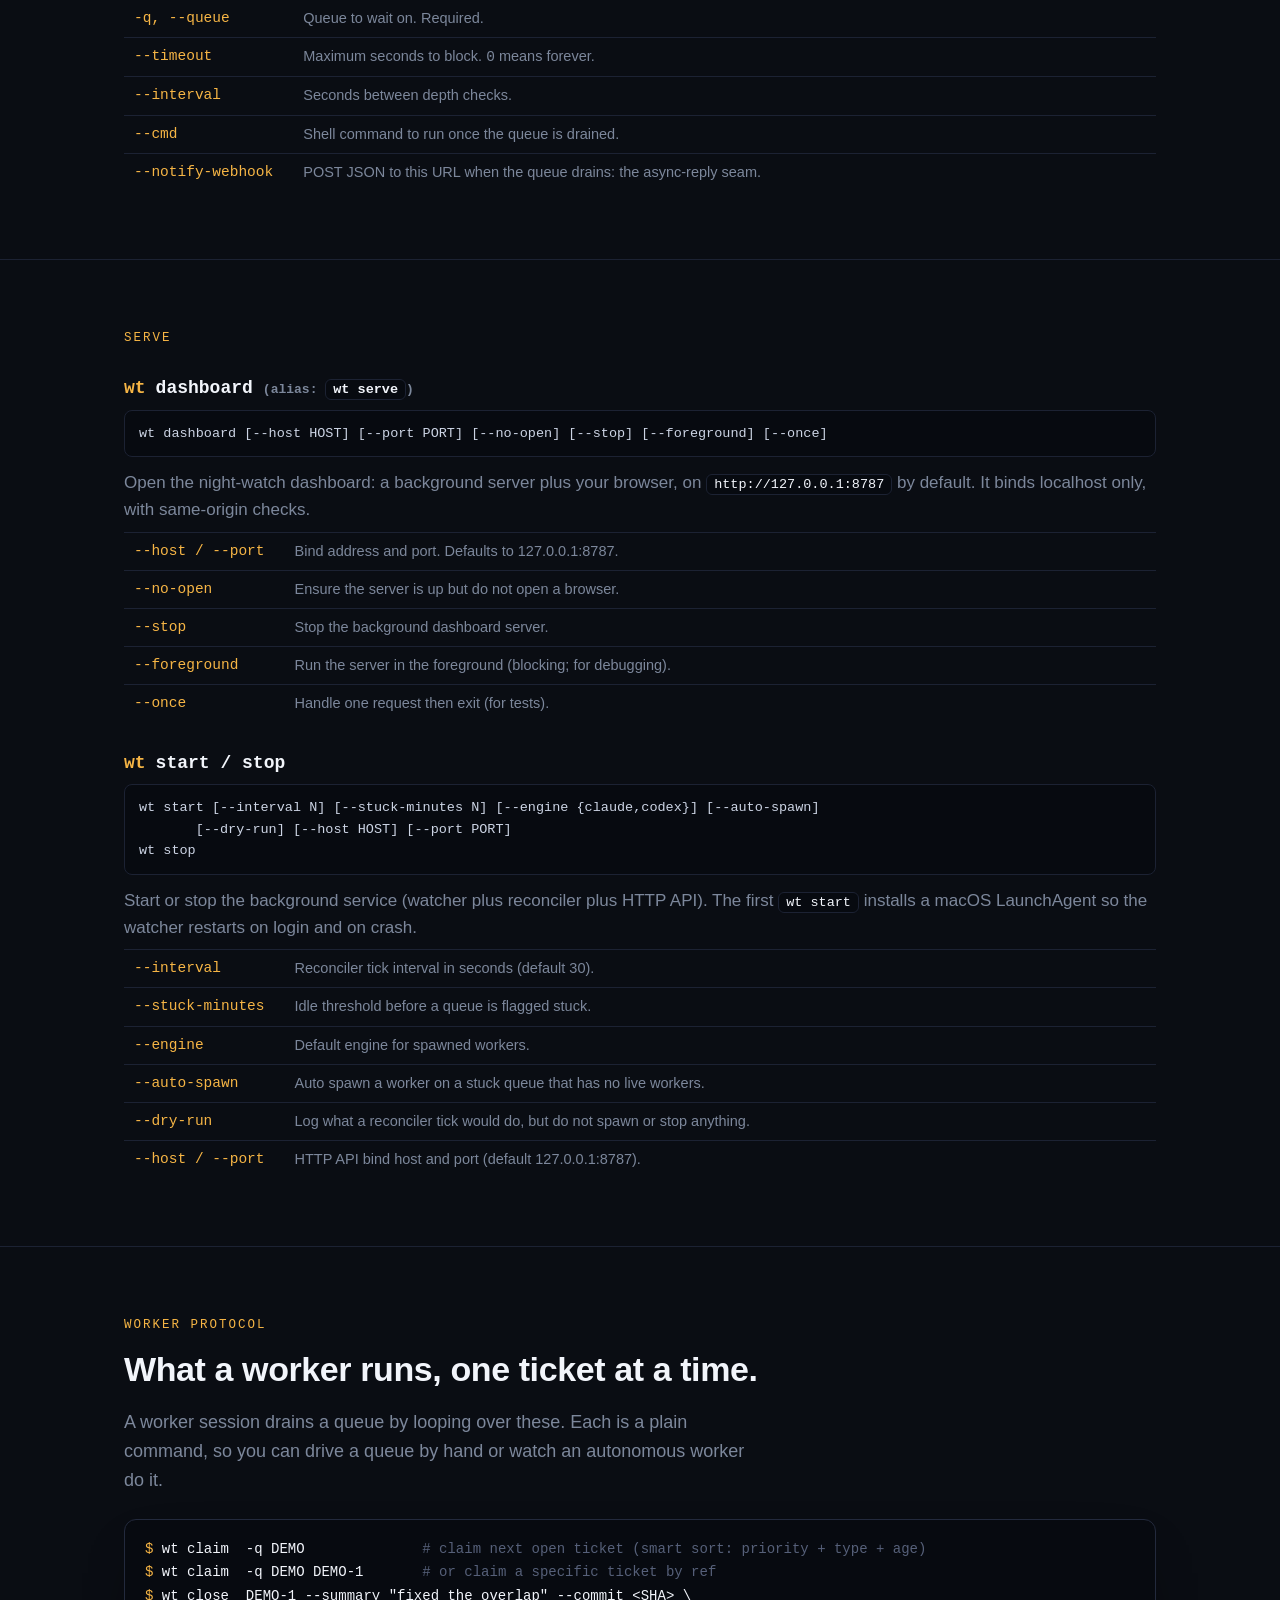
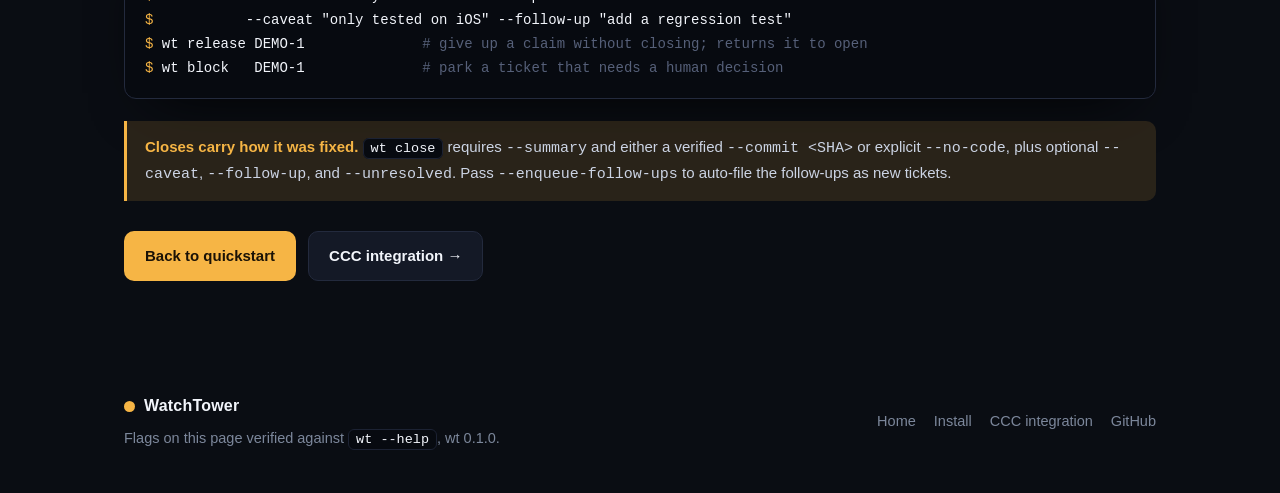
==== commit 1e8d5fed: "fix(queue): require close commit evidence" ====
--- a/docs/cli.html
+++ b/docs/cli.html
@@ -264,15 +264,16 @@
     <div class="term" style="margin-top:24px">
       <div class="term-body"><pre><span class="cmd">wt claim  -q DEMO</span>              <span class="cm"># claim next open ticket (smart sort: priority + type + age)</span>
 <span class="cmd">wt claim  -q DEMO DEMO-1</span>       <span class="cm"># or claim a specific ticket by ref</span>
-<span class="cmd">wt close  DEMO-1 --summary "fixed the overlap" \</span>
+<span class="cmd">wt close  DEMO-1 --summary "fixed the overlap" --commit &lt;SHA&gt; \</span>
 <span class="cmd">          --caveat "only tested on iOS" --follow-up "add a regression test"</span>
 <span class="cmd">wt release DEMO-1</span>              <span class="cm"># give up a claim without closing; returns it to open</span>
 <span class="cmd">wt block   DEMO-1</span>              <span class="cm"># park a ticket that needs a human decision</span></pre></div>
     </div>
     <div class="note">
-      <b>Closes carry how it was fixed.</b> <code class="inline-code">wt close</code> takes <code>--summary</code>,
-      <code>--caveat</code>, <code>--follow-up</code>, and <code>--unresolved</code>, so every close is an audit
-      record, not a bare "done". Pass <code>--enqueue-follow-ups</code> to auto-file the follow-ups as new tickets.
+      <b>Closes carry how it was fixed.</b> <code class="inline-code">wt close</code> requires <code>--summary</code>
+      and either a verified <code>--commit &lt;SHA&gt;</code> or explicit <code>--no-code</code>, plus optional
+      <code>--caveat</code>, <code>--follow-up</code>, and <code>--unresolved</code>. Pass
+      <code>--enqueue-follow-ups</code> to auto-file the follow-ups as new tickets.
     </div>
     <div class="cta-row">
       <a class="btn btn-primary" href="index.html#quickstart">Back to quickstart</a>
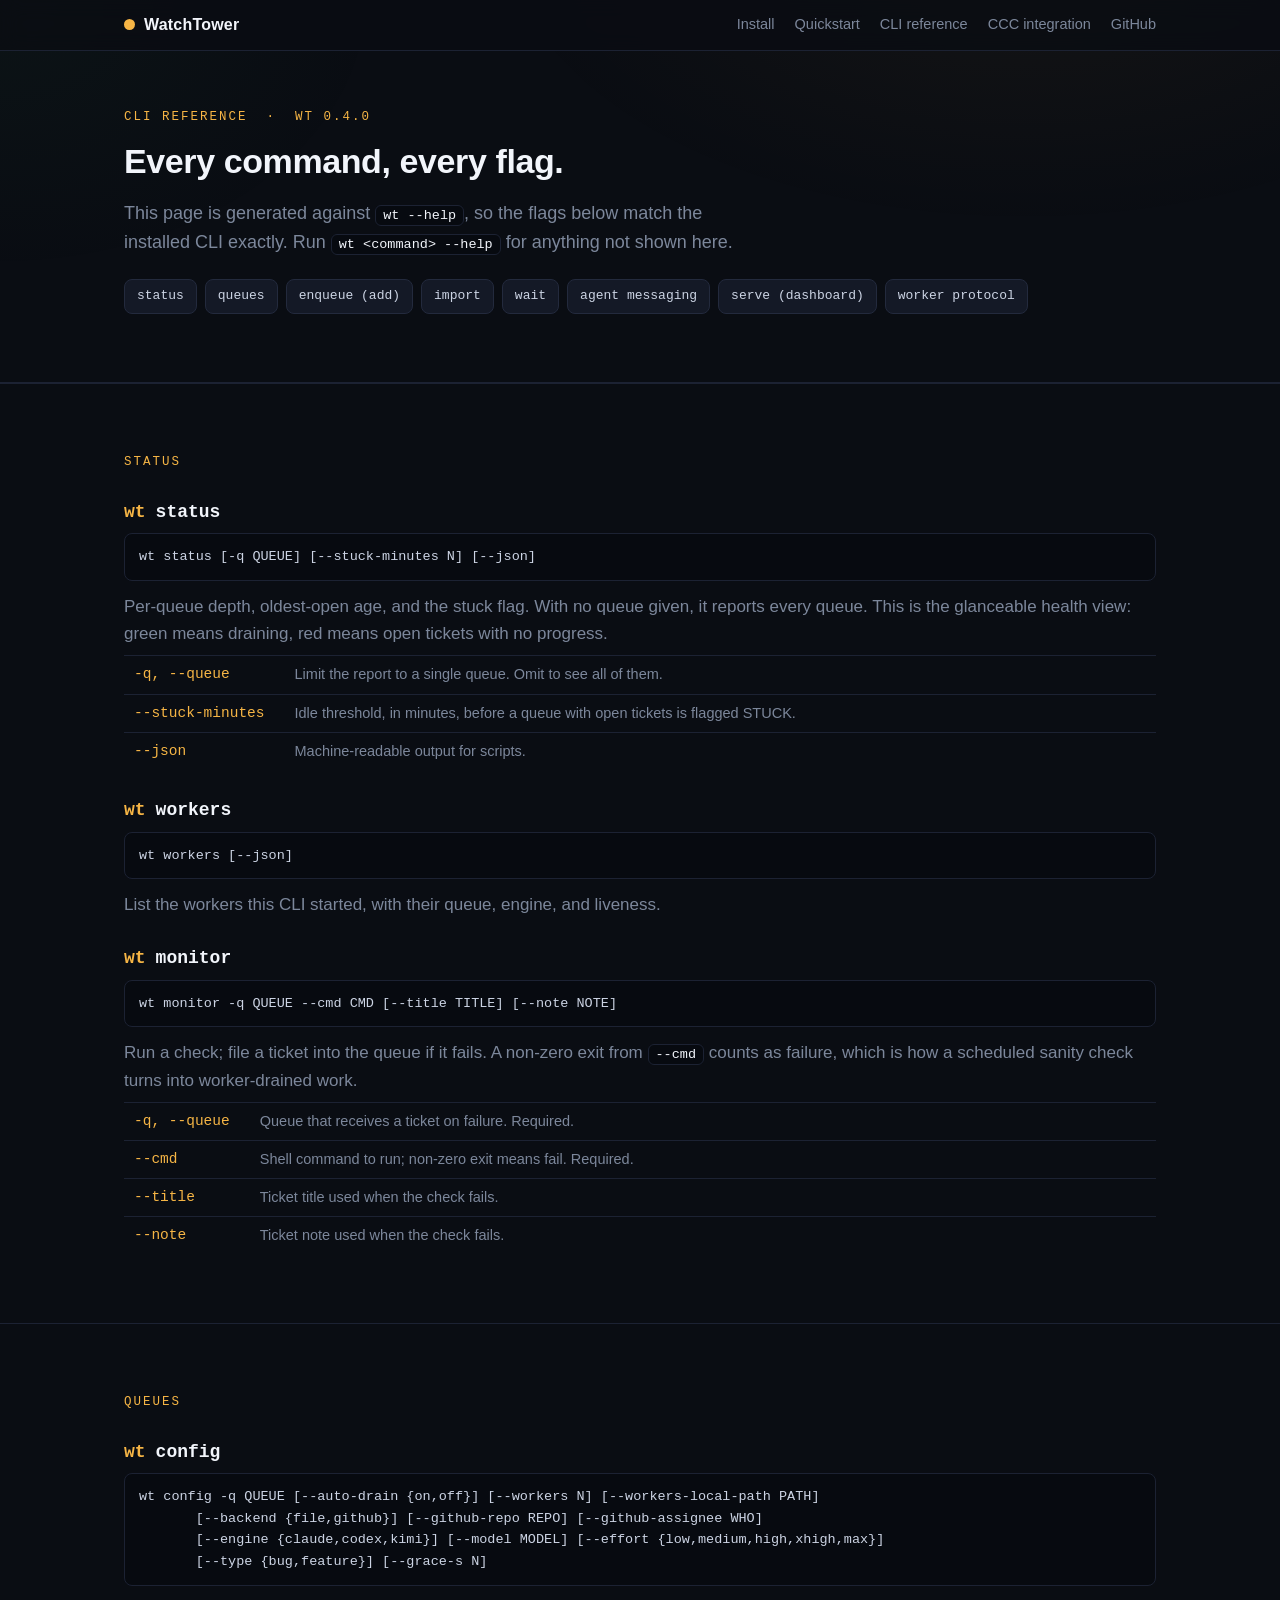
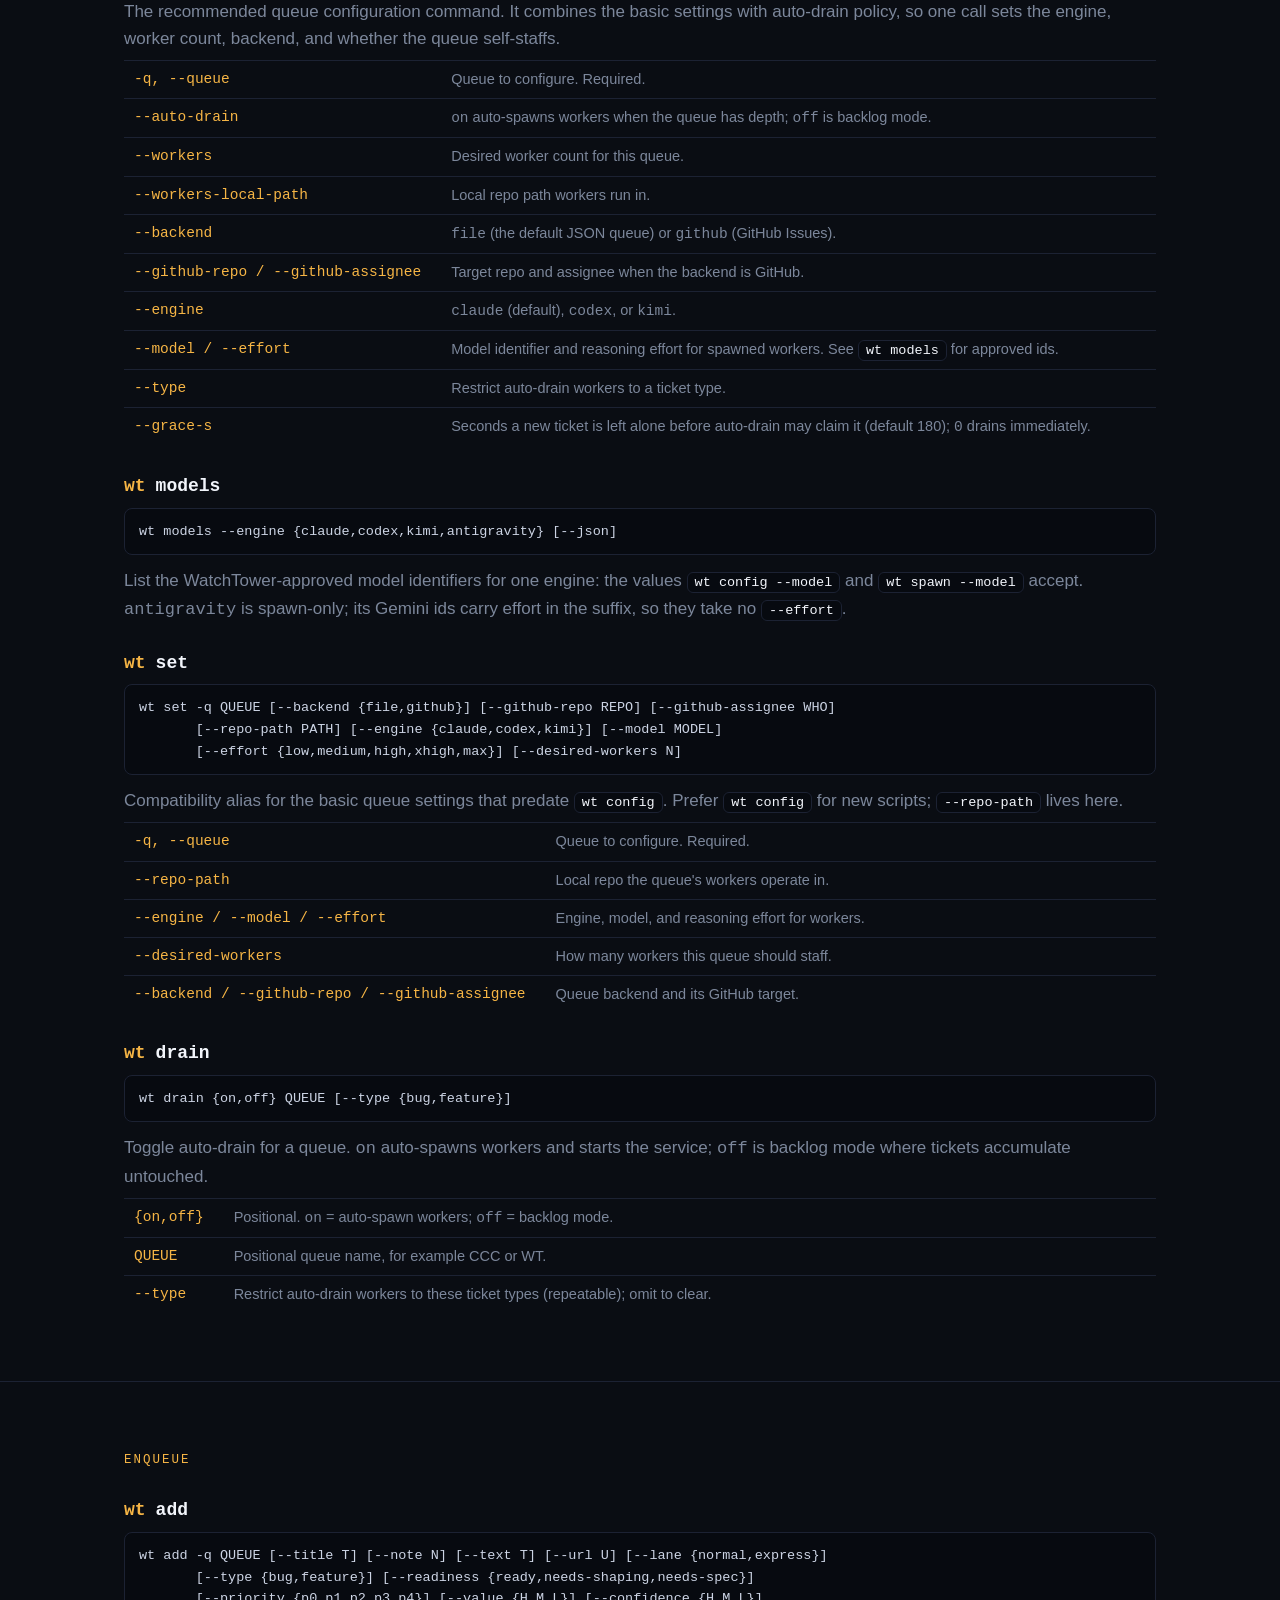
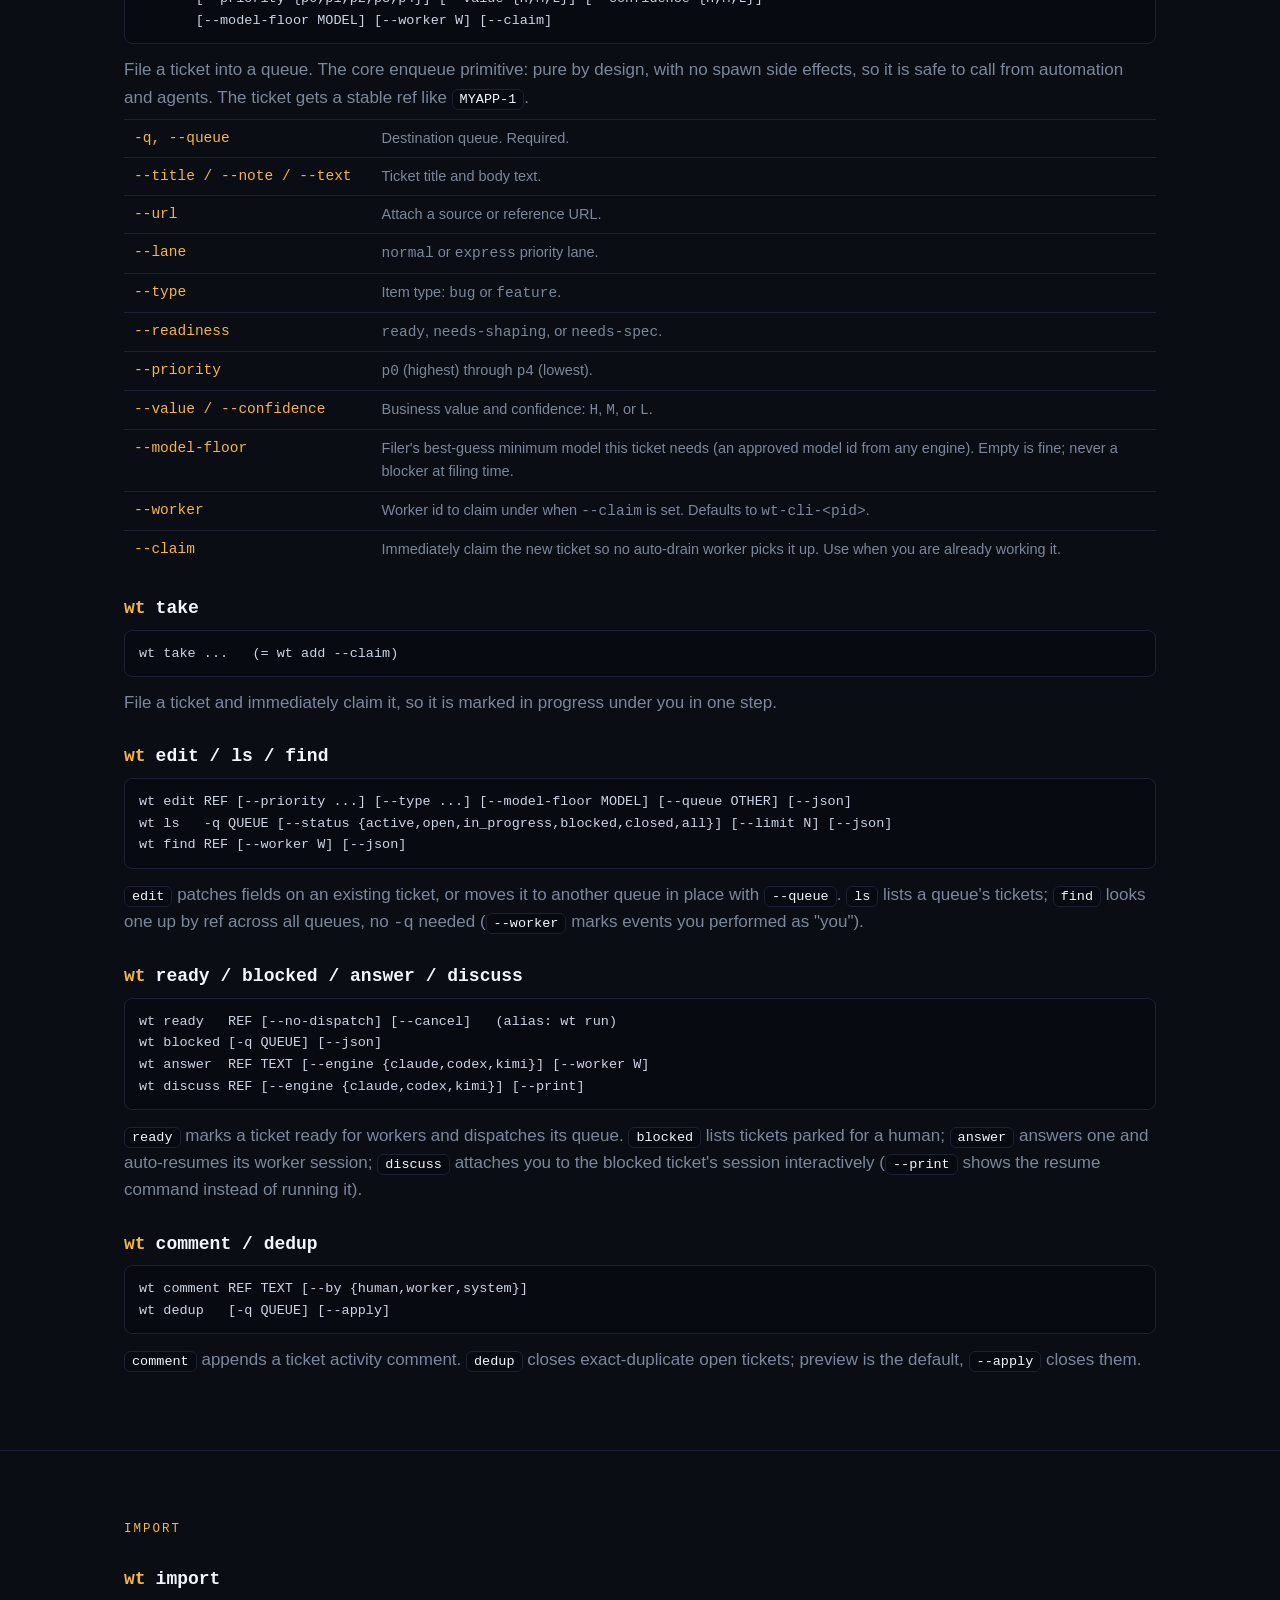
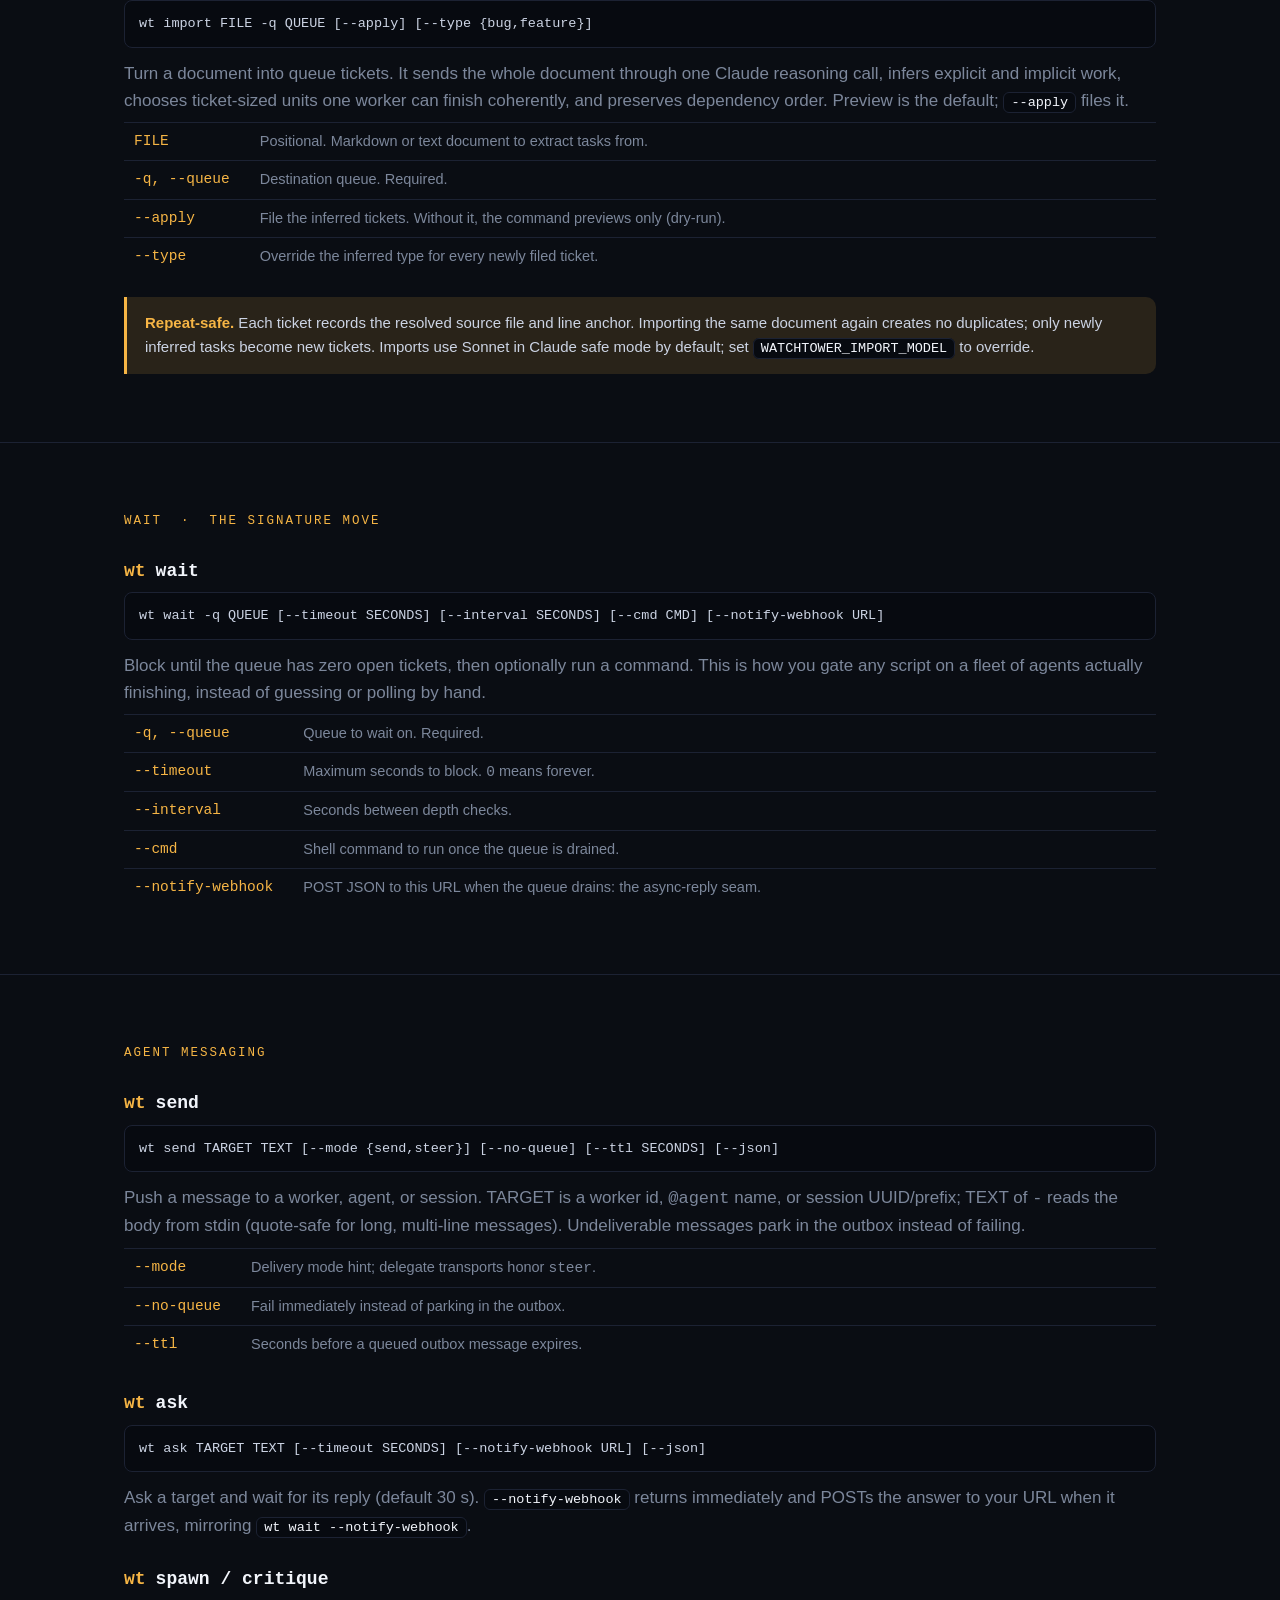
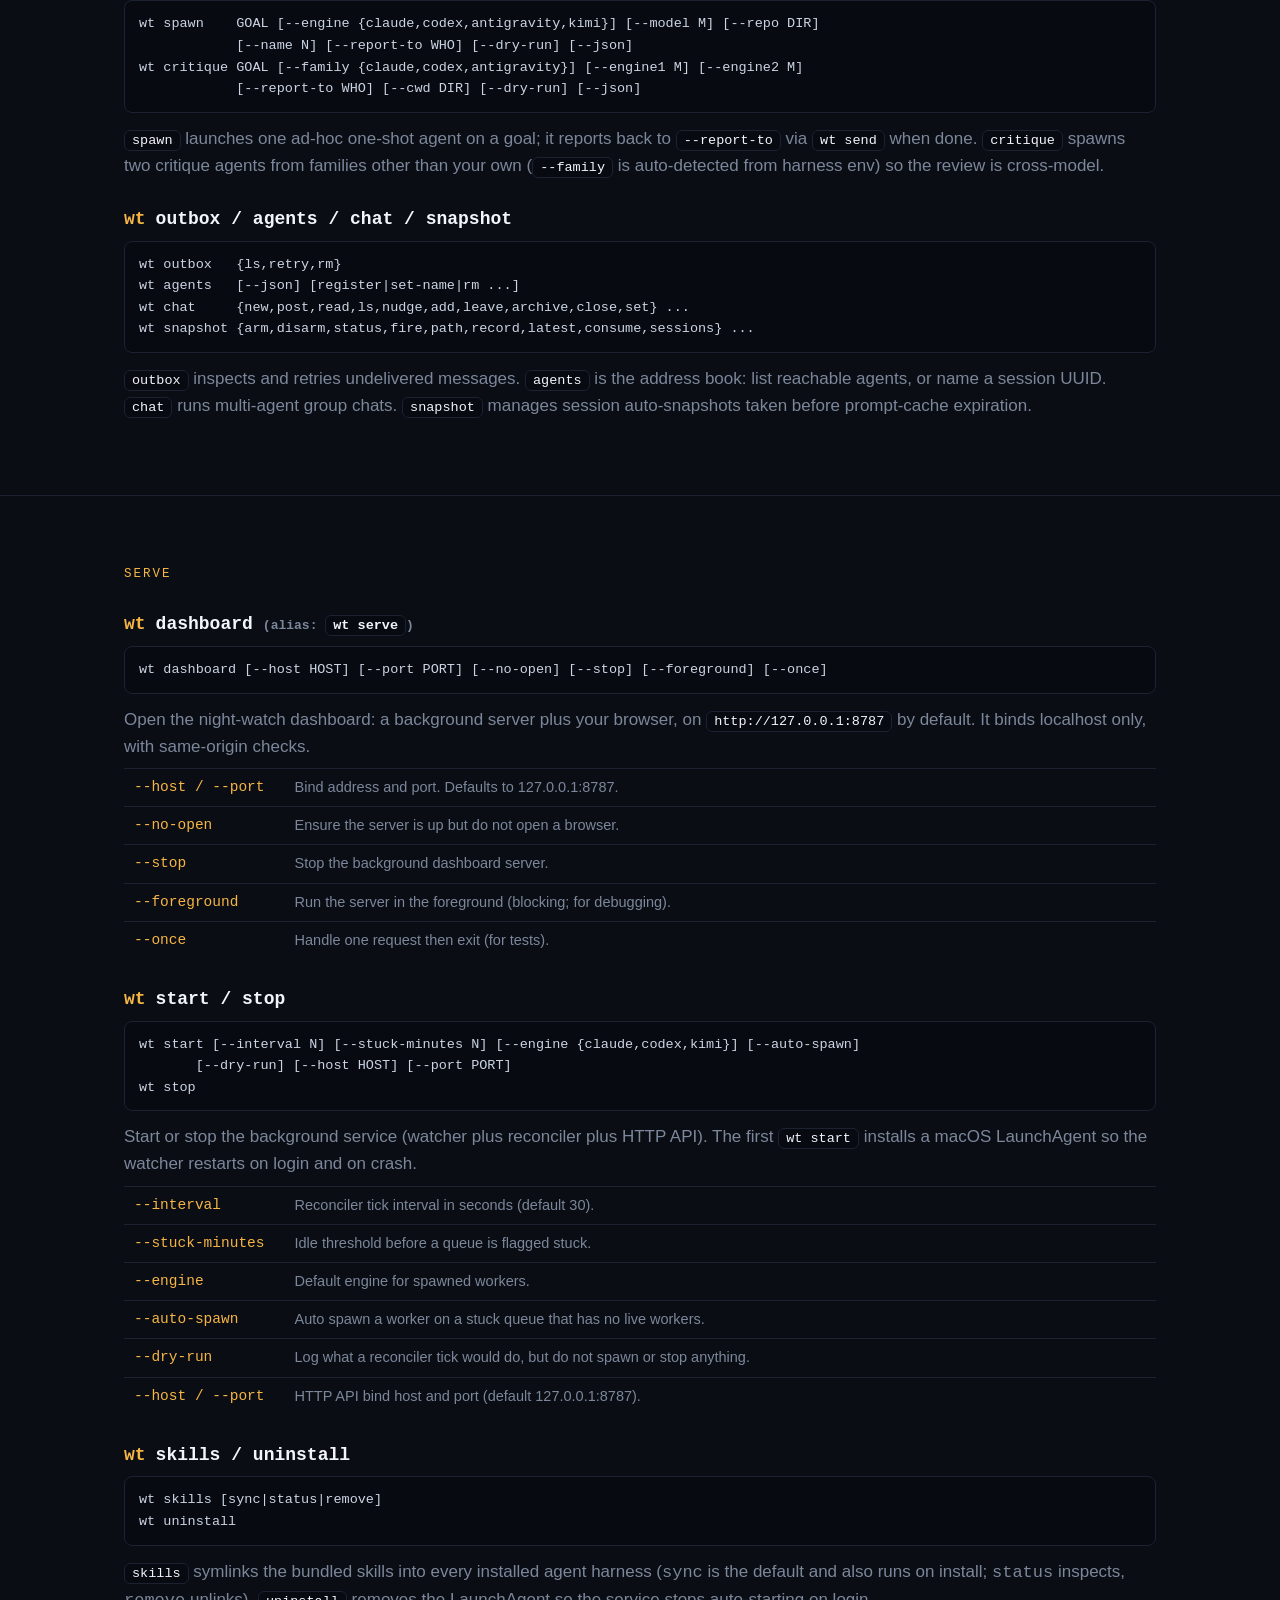
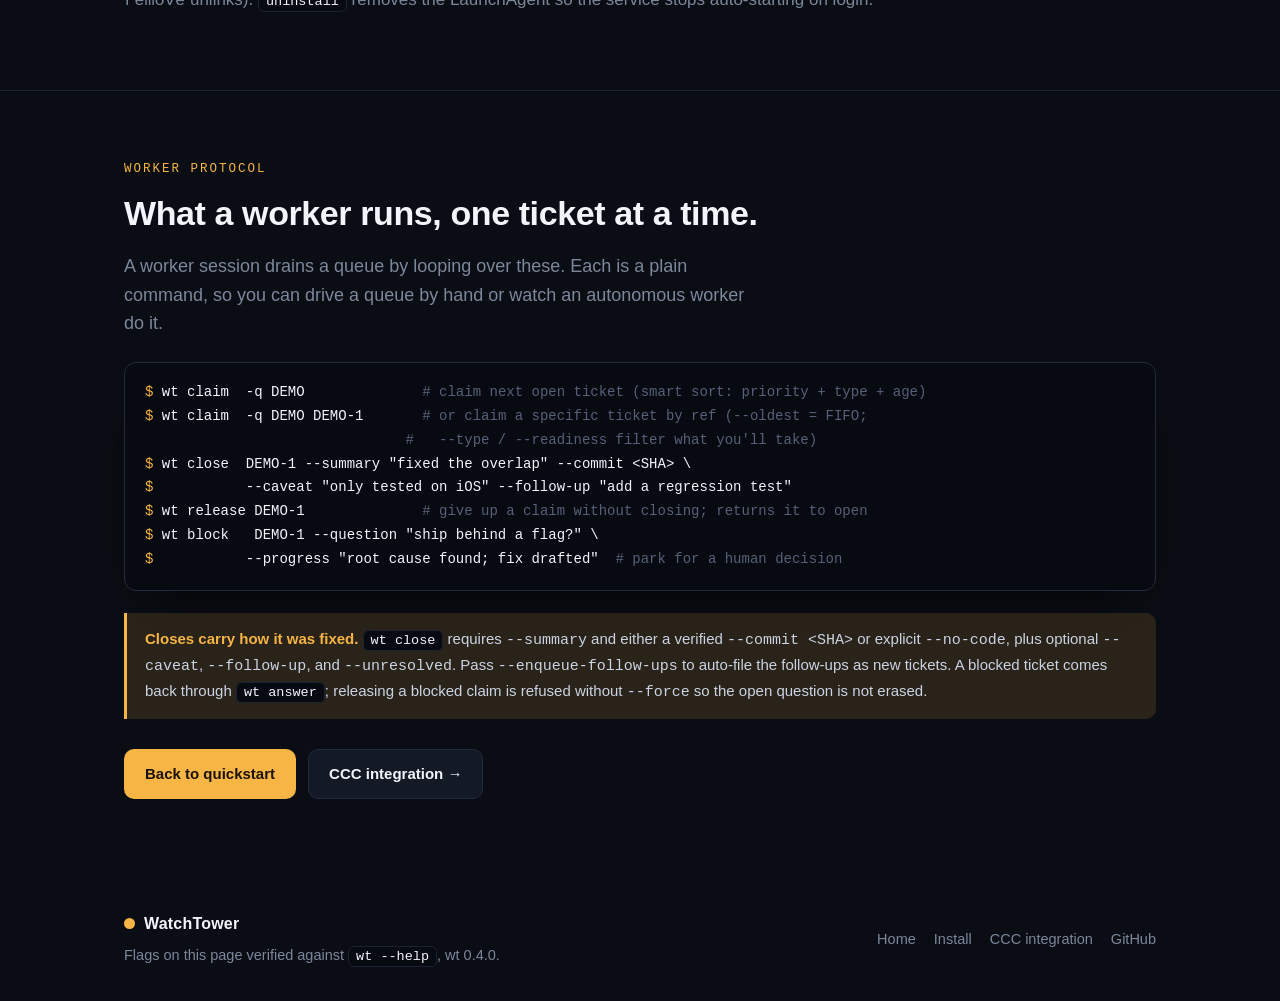
==== commit 1dc11321: "docs(site): refresh cli.html against wt 0.4.0 Adds the commands grown since 0.1.0 (models, ready/blo" ====
--- a/docs/cli.html
+++ b/docs/cli.html
@@ -4,7 +4,7 @@
 <meta charset="utf-8">
 <meta name="viewport" content="width=device-width, initial-scale=1">
 <title>WatchTower CLI reference</title>
-<meta name="description" content="Every WatchTower command and flag: status, queues, enqueue, wait, serve, import. Verified against wt --help.">
+<meta name="description" content="Every WatchTower command and flag: queues, tickets, agent messaging, worker protocol. Verified against wt --help.">
 <link rel="stylesheet" href="styles.css">
 <link rel="icon" href="data:image/svg+xml,<svg xmlns='http://www.w3.org/2000/svg' viewBox='0 0 100 100'><circle cx='50' cy='50' r='38' fill='%23f6b545'/></svg>">
 </head>
@@ -25,7 +25,7 @@
 
 <section style="padding-top:56px">
   <div class="wrap">
-    <p class="eyebrow">CLI reference &nbsp;&middot;&nbsp; wt 0.1.0</p>
+    <p class="eyebrow">CLI reference &nbsp;&middot;&nbsp; wt 0.4.0</p>
     <h2>Every command, every flag.</h2>
     <p class="lede">
       This page is generated against <code class="inline-code">wt --help</code>, so the flags below match the
@@ -37,6 +37,7 @@
       <a href="#add">enqueue (add)</a>
       <a href="#import">import</a>
       <a href="#wait">wait</a>
+      <a href="#messaging">agent messaging</a>
       <a href="#serve">serve (dashboard)</a>
       <a href="#worker">worker protocol</a>
     </div>
@@ -86,8 +87,8 @@
       <h3><span class="verb">wt</span> config</h3>
       <div class="sig">wt config -q QUEUE [--auto-drain {on,off}] [--workers N] [--workers-local-path PATH]
        [--backend {file,github}] [--github-repo REPO] [--github-assignee WHO]
-       [--engine {claude,codex}] [--model MODEL] [--effort {low,medium,high,xhigh,max}]
-       [--type {bug,feature}]</div>
+       [--engine {claude,codex,kimi}] [--model MODEL] [--effort {low,medium,high,xhigh,max}]
+       [--type {bug,feature}] [--grace-s N]</div>
       <p>The recommended queue configuration command. It combines the basic settings with auto-drain policy,
          so one call sets the engine, worker count, backend, and whether the queue self-staffs.</p>
       <table class="flags">
@@ -97,15 +98,24 @@
         <tr><td>--workers-local-path</td><td>Local repo path workers run in.</td></tr>
         <tr><td>--backend</td><td><code>file</code> (the default JSON queue) or <code>github</code> (GitHub Issues).</td></tr>
         <tr><td>--github-repo / --github-assignee</td><td>Target repo and assignee when the backend is GitHub.</td></tr>
-        <tr><td>--engine</td><td><code>claude</code> (default) or <code>codex</code>.</td></tr>
-        <tr><td>--model / --effort</td><td>Model identifier and reasoning effort for spawned workers.</td></tr>
+        <tr><td>--engine</td><td><code>claude</code> (default), <code>codex</code>, or <code>kimi</code>.</td></tr>
+        <tr><td>--model / --effort</td><td>Model identifier and reasoning effort for spawned workers. See <code class="inline-code">wt models</code> for approved ids.</td></tr>
         <tr><td>--type</td><td>Restrict auto-drain workers to a ticket type.</td></tr>
-      </table>
+        <tr><td>--grace-s</td><td>Seconds a new ticket is left alone before auto-drain may claim it (default 180); <code>0</code> drains immediately.</td></tr>
+      </table>
+    </div>
+    <div class="cli-cmd">
+      <h3><span class="verb">wt</span> models</h3>
+      <div class="sig">wt models --engine {claude,codex,kimi,antigravity} [--json]</div>
+      <p>List the WatchTower-approved model identifiers for one engine: the values
+         <code class="inline-code">wt config --model</code> and <code class="inline-code">wt spawn --model</code> accept.
+         <code>antigravity</code> is spawn-only; its Gemini ids carry effort in the suffix, so they take no
+         <code class="inline-code">--effort</code>.</p>
     </div>
     <div class="cli-cmd">
       <h3><span class="verb">wt</span> set</h3>
       <div class="sig">wt set -q QUEUE [--backend {file,github}] [--github-repo REPO] [--github-assignee WHO]
-       [--repo-path PATH] [--engine {claude,codex}] [--model MODEL]
+       [--repo-path PATH] [--engine {claude,codex,kimi}] [--model MODEL]
        [--effort {low,medium,high,xhigh,max}] [--desired-workers N]</div>
       <p>Compatibility alias for the basic queue settings that predate <code class="inline-code">wt config</code>.
          Prefer <code class="inline-code">wt config</code> for new scripts; <code class="inline-code">--repo-path</code> lives here.</p>
@@ -140,7 +150,7 @@
       <div class="sig">wt add -q QUEUE [--title T] [--note N] [--text T] [--url U] [--lane {normal,express}]
        [--type {bug,feature}] [--readiness {ready,needs-shaping,needs-spec}]
        [--priority {p0,p1,p2,p3,p4}] [--value {H,M,L}] [--confidence {H,M,L}]
-       [--worker W] [--claim]</div>
+       [--model-floor MODEL] [--worker W] [--claim]</div>
       <p>File a ticket into a queue. The core enqueue primitive: pure by design, with no spawn side effects, so it
          is safe to call from automation and agents. The ticket gets a stable ref like <code class="inline-code">MYAPP-1</code>.</p>
       <table class="flags">
@@ -152,6 +162,7 @@
         <tr><td>--readiness</td><td><code>ready</code>, <code>needs-shaping</code>, or <code>needs-spec</code>.</td></tr>
         <tr><td>--priority</td><td><code>p0</code> (highest) through <code>p4</code> (lowest).</td></tr>
         <tr><td>--value / --confidence</td><td>Business value and confidence: <code>H</code>, <code>M</code>, or <code>L</code>.</td></tr>
+        <tr><td>--model-floor</td><td>Filer's best-guess minimum model this ticket needs (an approved model id from any engine). Empty is fine; never a blocker at filing time.</td></tr>
         <tr><td>--worker</td><td>Worker id to claim under when <code>--claim</code> is set. Defaults to <code>wt-cli-&lt;pid&gt;</code>.</td></tr>
         <tr><td>--claim</td><td>Immediately claim the new ticket so no auto-drain worker picks it up. Use when you are already working it.</td></tr>
       </table>
@@ -163,12 +174,33 @@
     </div>
     <div class="cli-cmd">
       <h3><span class="verb">wt</span> edit / ls / find</h3>
-      <div class="sig">wt edit REF [--priority ...] [--type ...] [--queue OTHER]
+      <div class="sig">wt edit REF [--priority ...] [--type ...] [--model-floor MODEL] [--queue OTHER] [--json]
 wt ls   -q QUEUE [--status {active,open,in_progress,blocked,closed,all}] [--limit N] [--json]
-wt find REF [--json]</div>
-      <p><code class="inline-code">edit</code> patches fields on an existing ticket (or moves it to another queue in place).
-         <code class="inline-code">ls</code> lists a queue's tickets; <code class="inline-code">find</code> looks one up by ref across all queues, no
-         <code>-q</code> needed.</p>
+wt find REF [--worker W] [--json]</div>
+      <p><code class="inline-code">edit</code> patches fields on an existing ticket, or moves it to another queue in place with
+         <code class="inline-code">--queue</code>. <code class="inline-code">ls</code> lists a queue's tickets;
+         <code class="inline-code">find</code> looks one up by ref across all queues, no <code>-q</code> needed
+         (<code class="inline-code">--worker</code> marks events you performed as "you").</p>
+    </div>
+    <div class="cli-cmd">
+      <h3><span class="verb">wt</span> ready / blocked / answer / discuss</h3>
+      <div class="sig">wt ready   REF [--no-dispatch] [--cancel]   (alias: wt run)
+wt blocked [-q QUEUE] [--json]
+wt answer  REF TEXT [--engine {claude,codex,kimi}] [--worker W]
+wt discuss REF [--engine {claude,codex,kimi}] [--print]</div>
+      <p><code class="inline-code">ready</code> marks a ticket ready for workers and dispatches its queue.
+         <code class="inline-code">blocked</code> lists tickets parked for a human;
+         <code class="inline-code">answer</code> answers one and auto-resumes its worker session;
+         <code class="inline-code">discuss</code> attaches you to the blocked ticket's session interactively
+         (<code class="inline-code">--print</code> shows the resume command instead of running it).</p>
+    </div>
+    <div class="cli-cmd">
+      <h3><span class="verb">wt</span> comment / dedup</h3>
+      <div class="sig">wt comment REF TEXT [--by {human,worker,system}]
+wt dedup   [-q QUEUE] [--apply]</div>
+      <p><code class="inline-code">comment</code> appends a ticket activity comment.
+         <code class="inline-code">dedup</code> closes exact-duplicate open tickets; preview is the default,
+         <code class="inline-code">--apply</code> closes them.</p>
     </div>
   </div>
 </section>
@@ -218,6 +250,54 @@
   </div>
 </section>
 
+<!-- AGENT MESSAGING -->
+<section id="messaging">
+  <div class="wrap">
+    <p class="eyebrow">Agent messaging</p>
+    <div class="cli-cmd">
+      <h3><span class="verb">wt</span> send</h3>
+      <div class="sig">wt send TARGET TEXT [--mode {send,steer}] [--no-queue] [--ttl SECONDS] [--json]</div>
+      <p>Push a message to a worker, agent, or session. TARGET is a worker id, <code>@agent</code> name, or session
+         UUID/prefix; TEXT of <code>-</code> reads the body from stdin (quote-safe for long, multi-line messages).
+         Undeliverable messages park in the outbox instead of failing.</p>
+      <table class="flags">
+        <tr><td>--mode</td><td>Delivery mode hint; delegate transports honor <code>steer</code>.</td></tr>
+        <tr><td>--no-queue</td><td>Fail immediately instead of parking in the outbox.</td></tr>
+        <tr><td>--ttl</td><td>Seconds before a queued outbox message expires.</td></tr>
+      </table>
+    </div>
+    <div class="cli-cmd">
+      <h3><span class="verb">wt</span> ask</h3>
+      <div class="sig">wt ask TARGET TEXT [--timeout SECONDS] [--notify-webhook URL] [--json]</div>
+      <p>Ask a target and wait for its reply (default 30 s). <code class="inline-code">--notify-webhook</code> returns
+         immediately and POSTs the answer to your URL when it arrives, mirroring
+         <code class="inline-code">wt wait --notify-webhook</code>.</p>
+    </div>
+    <div class="cli-cmd">
+      <h3><span class="verb">wt</span> spawn / critique</h3>
+      <div class="sig">wt spawn    GOAL [--engine {claude,codex,antigravity,kimi}] [--model M] [--repo DIR]
+            [--name N] [--report-to WHO] [--dry-run] [--json]
+wt critique GOAL [--family {claude,codex,antigravity}] [--engine1 M] [--engine2 M]
+            [--report-to WHO] [--cwd DIR] [--dry-run] [--json]</div>
+      <p><code class="inline-code">spawn</code> launches one ad-hoc one-shot agent on a goal; it reports back to
+         <code class="inline-code">--report-to</code> via <code class="inline-code">wt send</code> when done.
+         <code class="inline-code">critique</code> spawns two critique agents from families other than your own
+         (<code class="inline-code">--family</code> is auto-detected from harness env) so the review is cross-model.</p>
+    </div>
+    <div class="cli-cmd">
+      <h3><span class="verb">wt</span> outbox / agents / chat / snapshot</h3>
+      <div class="sig">wt outbox   {ls,retry,rm}
+wt agents   [--json] [register|set-name|rm ...]
+wt chat     {new,post,read,ls,nudge,add,leave,archive,close,set} ...
+wt snapshot {arm,disarm,status,fire,path,record,latest,consume,sessions} ...</div>
+      <p><code class="inline-code">outbox</code> inspects and retries undelivered messages.
+         <code class="inline-code">agents</code> is the address book: list reachable agents, or name a session UUID.
+         <code class="inline-code">chat</code> runs multi-agent group chats.
+         <code class="inline-code">snapshot</code> manages session auto-snapshots taken before prompt-cache expiration.</p>
+    </div>
+  </div>
+</section>
+
 <!-- SERVE -->
 <section id="serve">
   <div class="wrap">
@@ -237,7 +317,7 @@
     </div>
     <div class="cli-cmd">
       <h3><span class="verb">wt</span> start / stop</h3>
-      <div class="sig">wt start [--interval N] [--stuck-minutes N] [--engine {claude,codex}] [--auto-spawn]
+      <div class="sig">wt start [--interval N] [--stuck-minutes N] [--engine {claude,codex,kimi}] [--auto-spawn]
        [--dry-run] [--host HOST] [--port PORT]
 wt stop</div>
       <p>Start or stop the background service (watcher plus reconciler plus HTTP API). The first
@@ -251,6 +331,15 @@
         <tr><td>--host / --port</td><td>HTTP API bind host and port (default 127.0.0.1:8787).</td></tr>
       </table>
     </div>
+    <div class="cli-cmd">
+      <h3><span class="verb">wt</span> skills / uninstall</h3>
+      <div class="sig">wt skills [sync|status|remove]
+wt uninstall</div>
+      <p><code class="inline-code">skills</code> symlinks the bundled skills into every installed agent harness
+         (<code>sync</code> is the default and also runs on install; <code>status</code> inspects,
+         <code>remove</code> unlinks). <code class="inline-code">uninstall</code> removes the LaunchAgent so the
+         service stops auto-starting on login.</p>
+    </div>
   </div>
 </section>
 
@@ -263,17 +352,21 @@
        drive a queue by hand or watch an autonomous worker do it.</p>
     <div class="term" style="margin-top:24px">
       <div class="term-body"><pre><span class="cmd">wt claim  -q DEMO</span>              <span class="cm"># claim next open ticket (smart sort: priority + type + age)</span>
-<span class="cmd">wt claim  -q DEMO DEMO-1</span>       <span class="cm"># or claim a specific ticket by ref</span>
+<span class="cmd">wt claim  -q DEMO DEMO-1</span>       <span class="cm"># or claim a specific ticket by ref (--oldest = FIFO;</span>
+                               <span class="cm">#   --type / --readiness filter what you'll take)</span>
 <span class="cmd">wt close  DEMO-1 --summary "fixed the overlap" --commit &lt;SHA&gt; \</span>
 <span class="cmd">          --caveat "only tested on iOS" --follow-up "add a regression test"</span>
 <span class="cmd">wt release DEMO-1</span>              <span class="cm"># give up a claim without closing; returns it to open</span>
-<span class="cmd">wt block   DEMO-1</span>              <span class="cm"># park a ticket that needs a human decision</span></pre></div>
+<span class="cmd">wt block   DEMO-1 --question "ship behind a flag?" \</span>
+<span class="cmd">          --progress "root cause found; fix drafted"</span>  <span class="cm"># park for a human decision</span></pre></div>
     </div>
     <div class="note">
       <b>Closes carry how it was fixed.</b> <code class="inline-code">wt close</code> requires <code>--summary</code>
       and either a verified <code>--commit &lt;SHA&gt;</code> or explicit <code>--no-code</code>, plus optional
       <code>--caveat</code>, <code>--follow-up</code>, and <code>--unresolved</code>. Pass
-      <code>--enqueue-follow-ups</code> to auto-file the follow-ups as new tickets.
+      <code>--enqueue-follow-ups</code> to auto-file the follow-ups as new tickets. A blocked ticket comes back
+      through <code class="inline-code">wt answer</code>; releasing a blocked claim is refused without
+      <code>--force</code> so the open question is not erased.
     </div>
     <div class="cta-row">
       <a class="btn btn-primary" href="index.html#quickstart">Back to quickstart</a>
@@ -286,7 +379,7 @@
   <div class="wrap foot-inner">
     <div>
       <div class="brand" style="margin-bottom:8px"><span class="beacon"></span>WatchTower</div>
-      <div>Flags on this page verified against <code class="inline-code">wt --help</code>, wt 0.1.0.</div>
+      <div>Flags on this page verified against <code class="inline-code">wt --help</code>, wt 0.4.0.</div>
     </div>
     <div class="foot-links">
       <a href="index.html">Home</a>
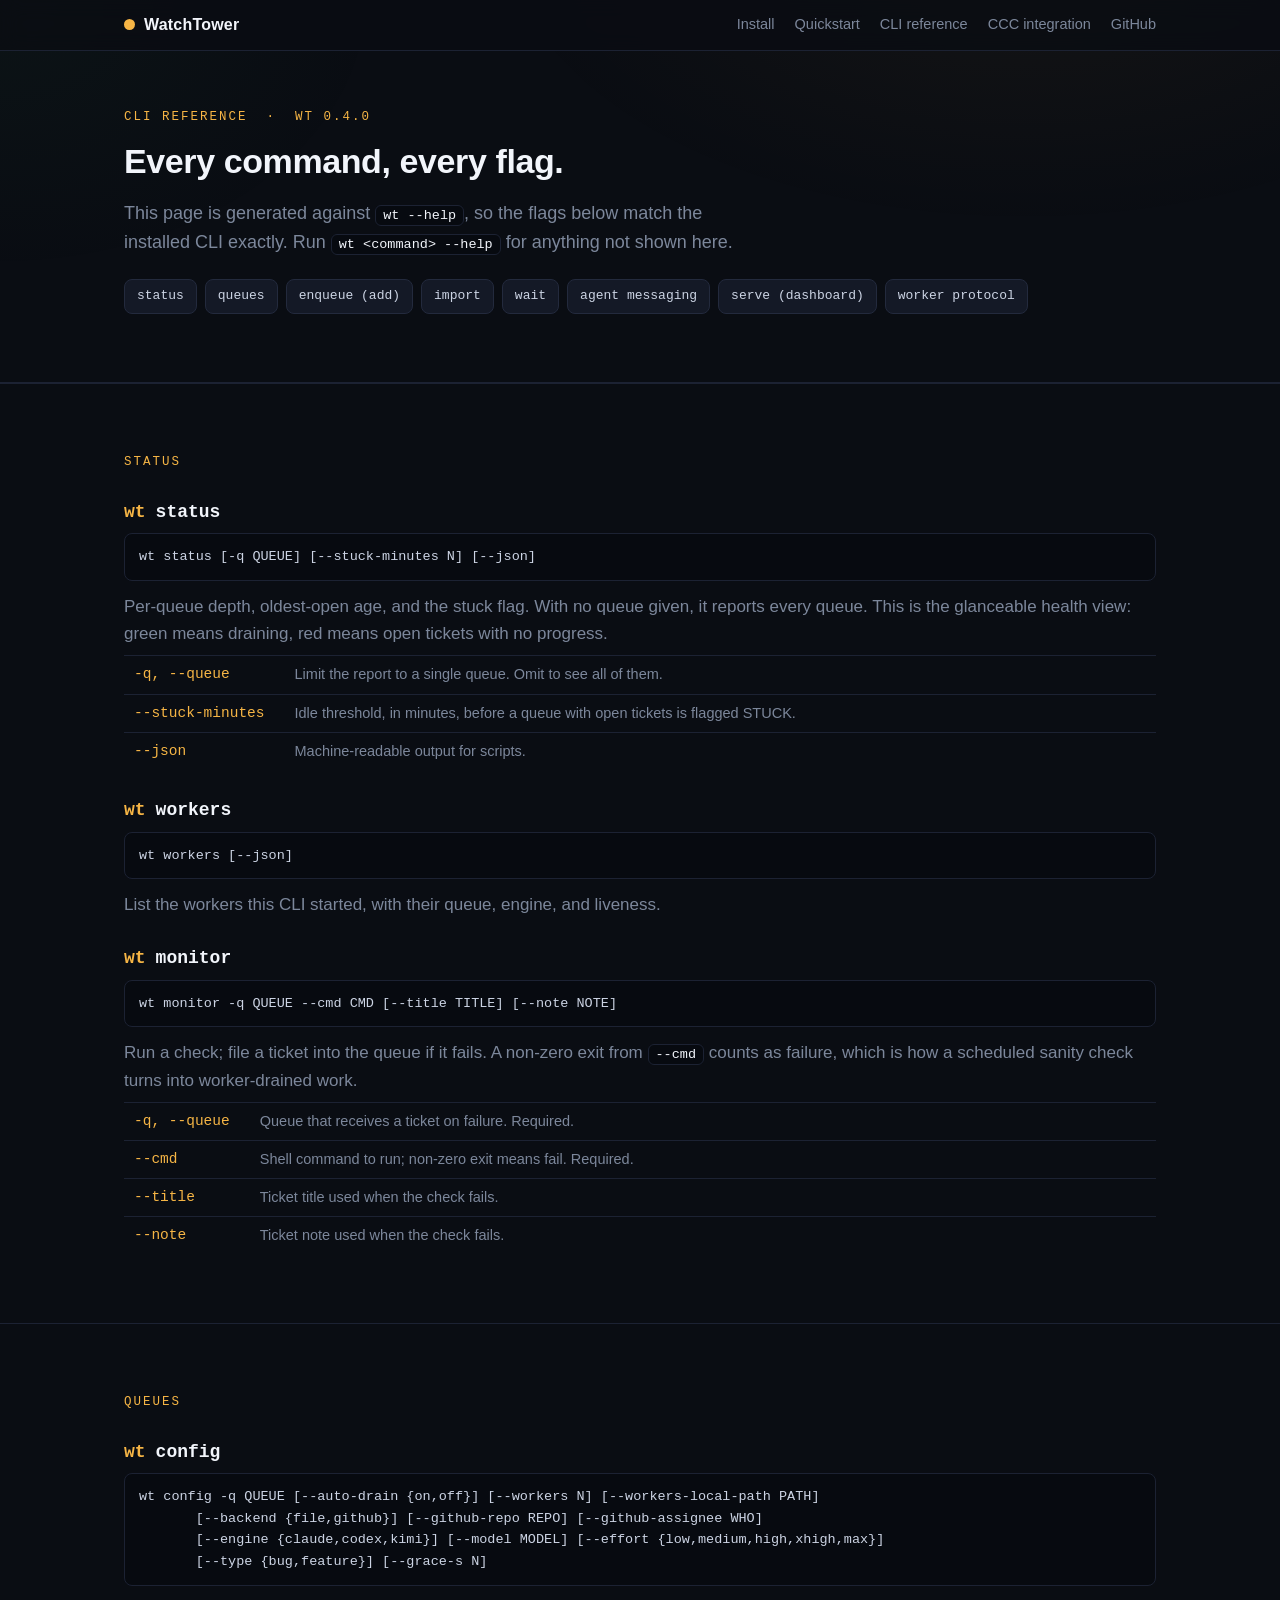
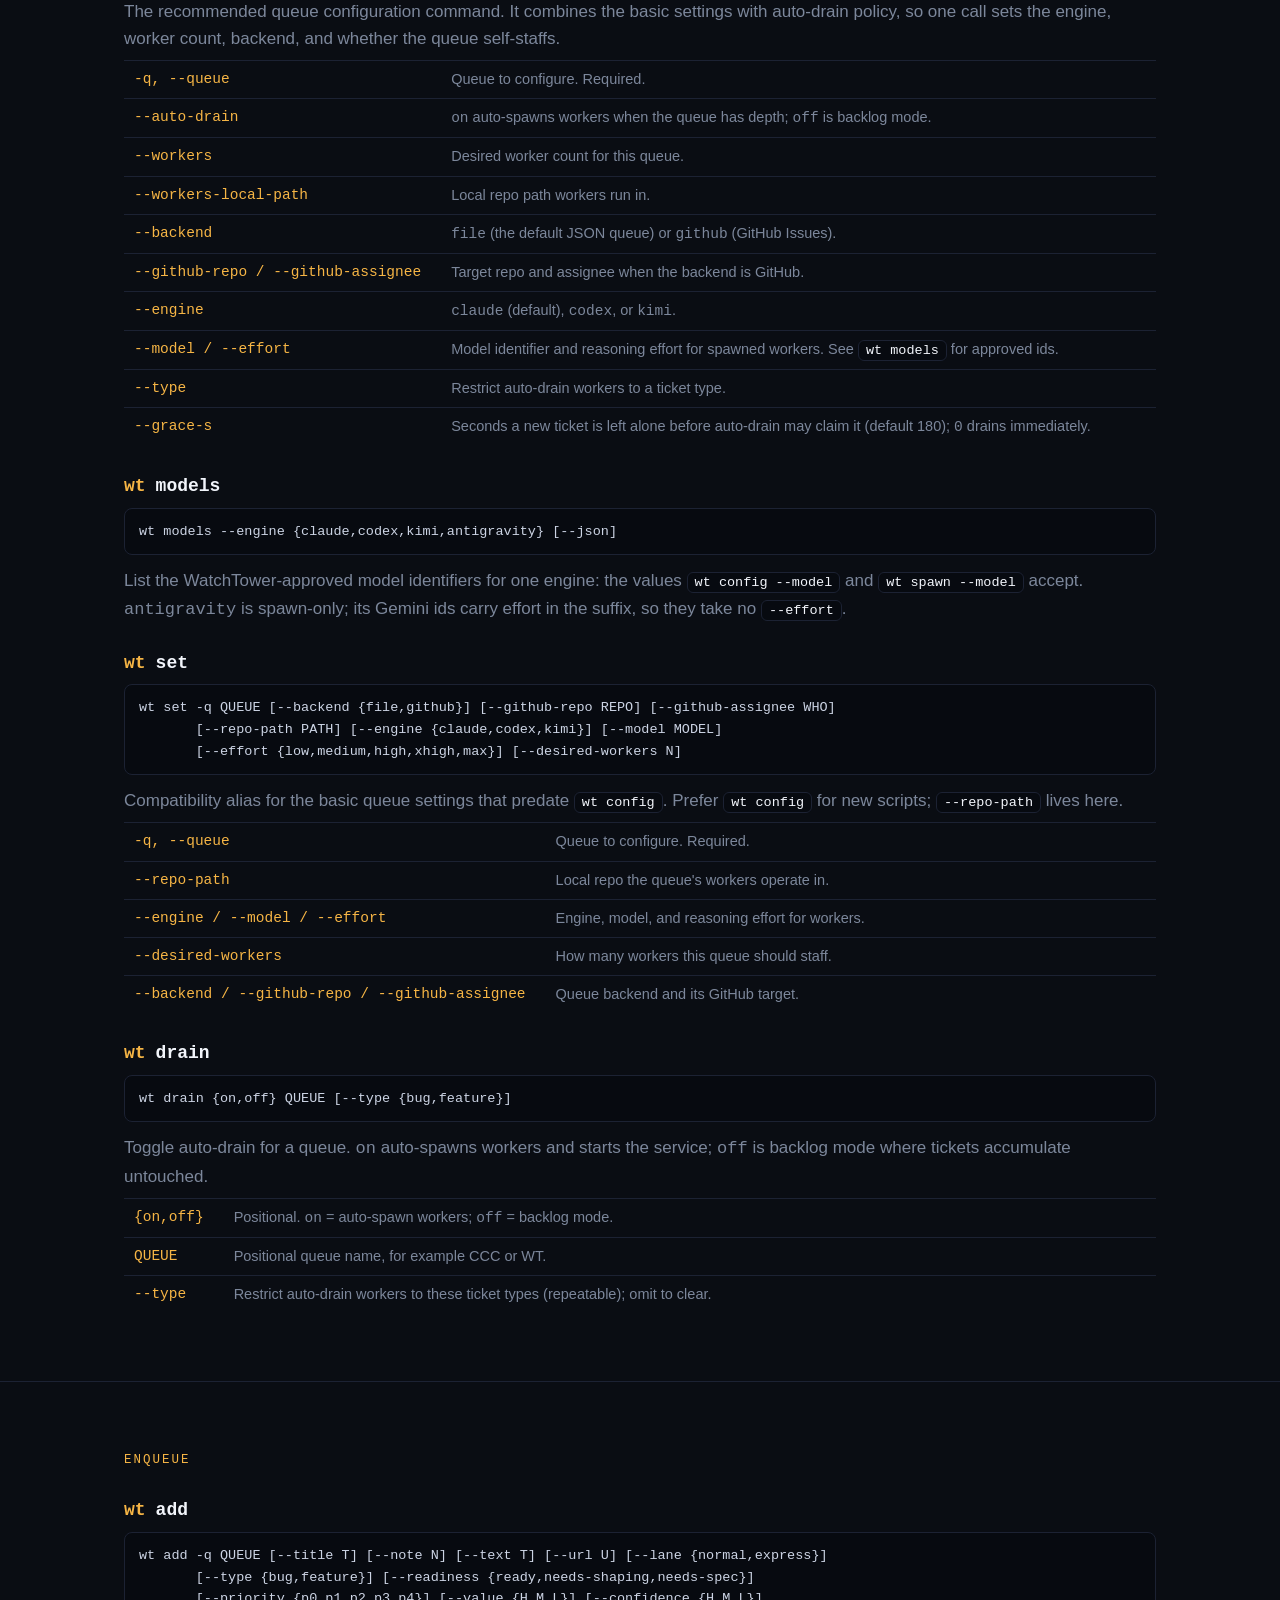
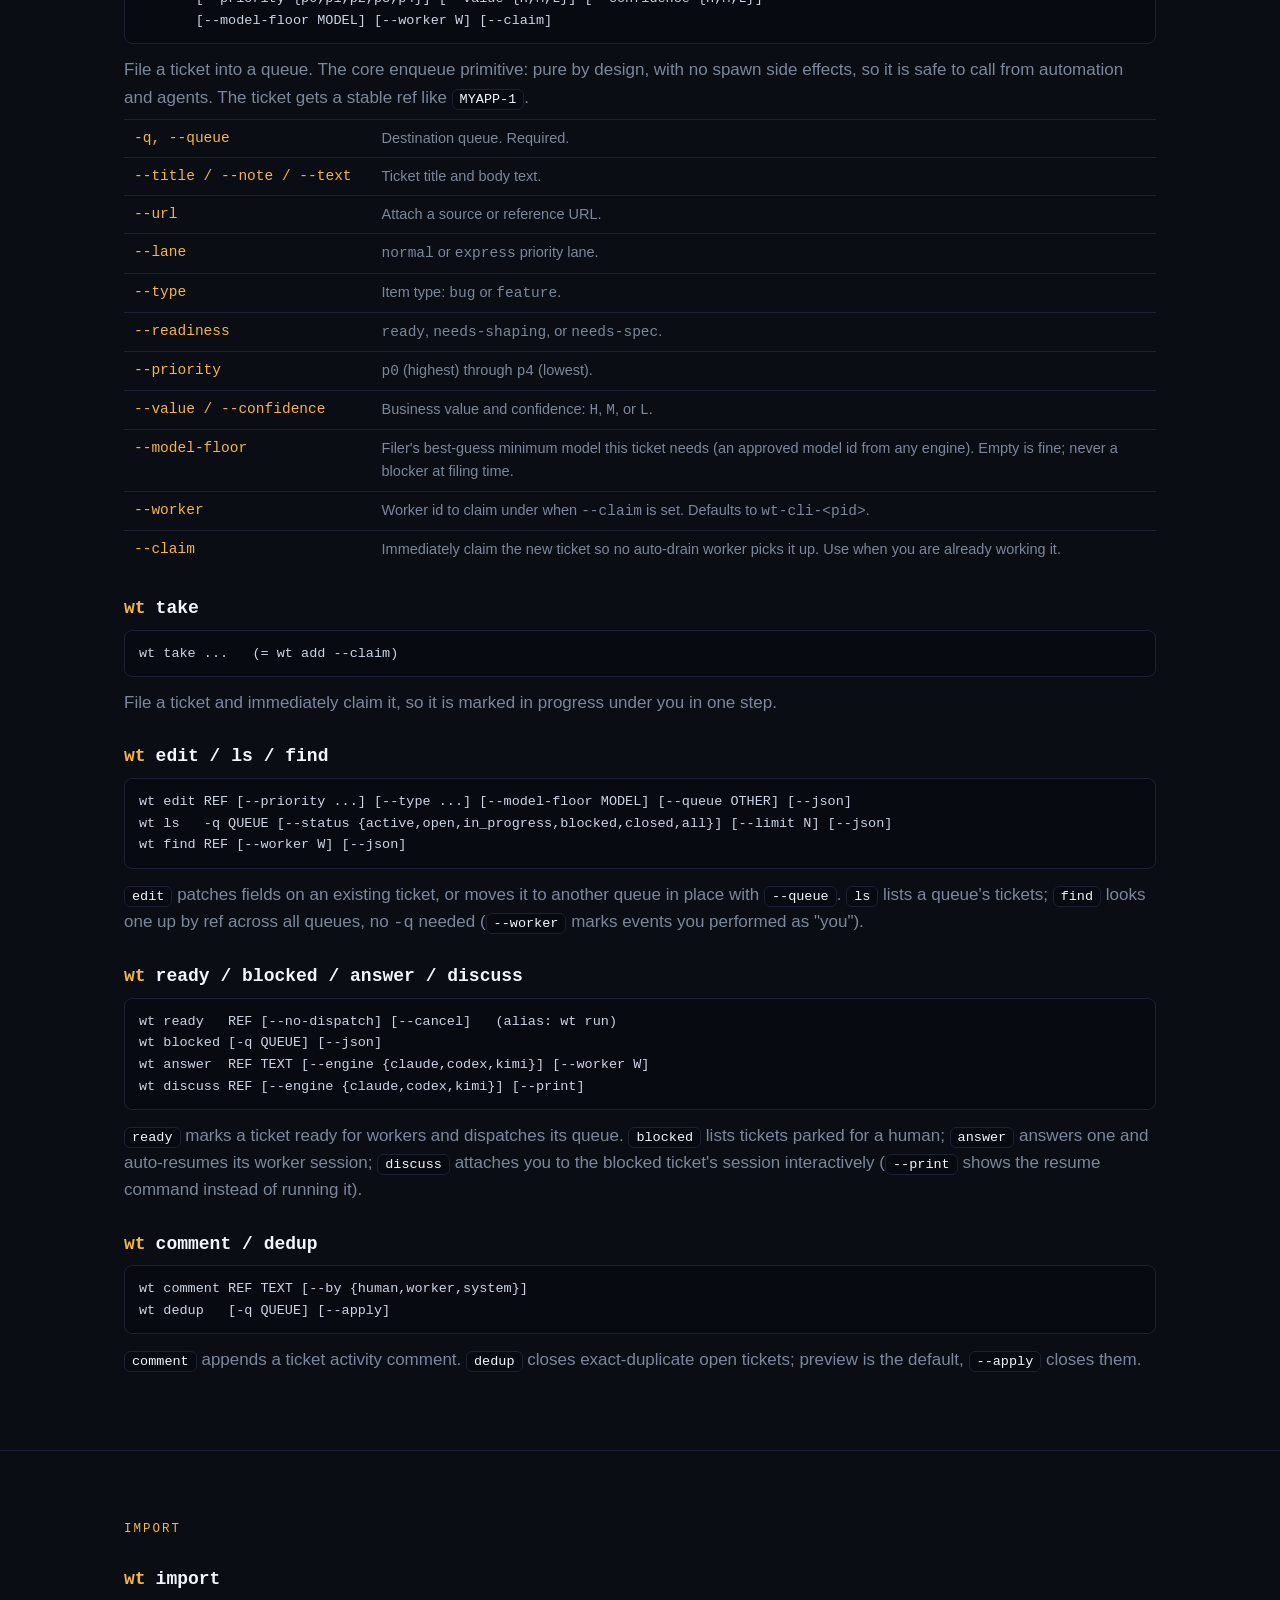
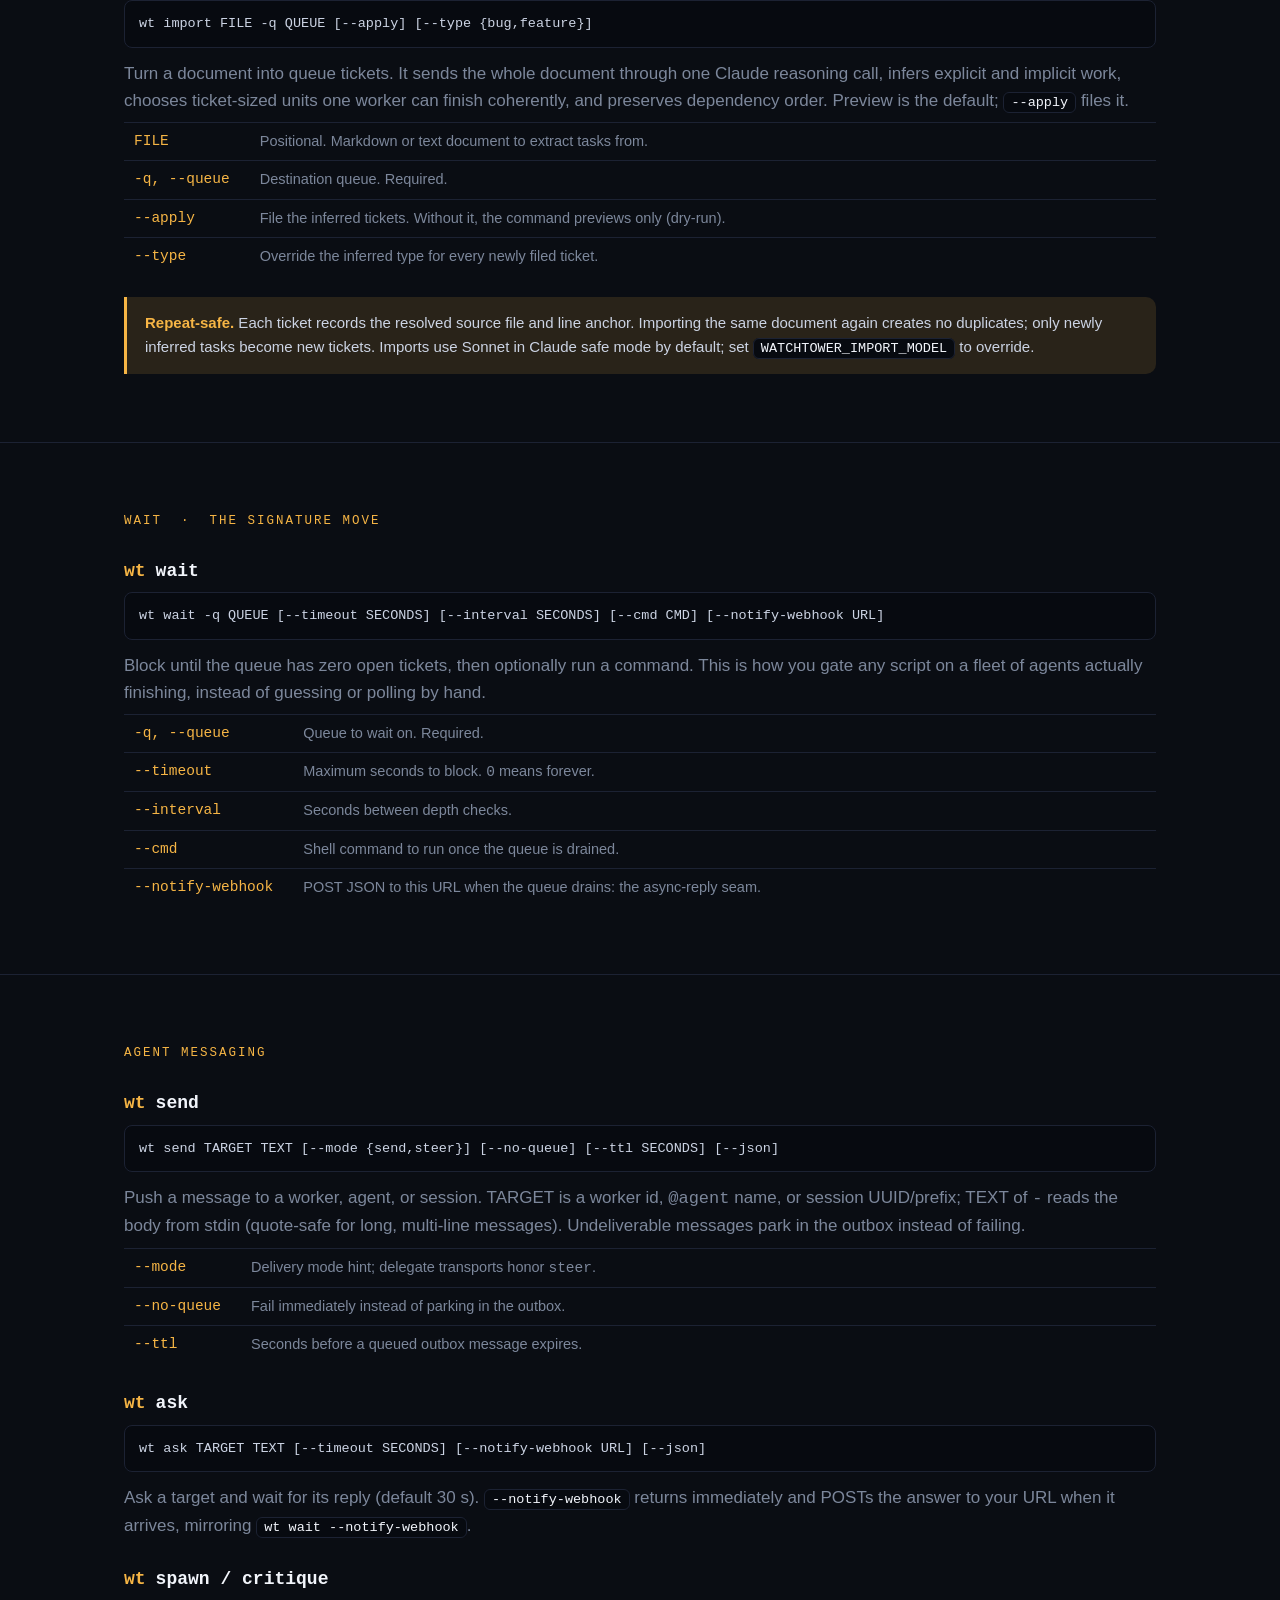
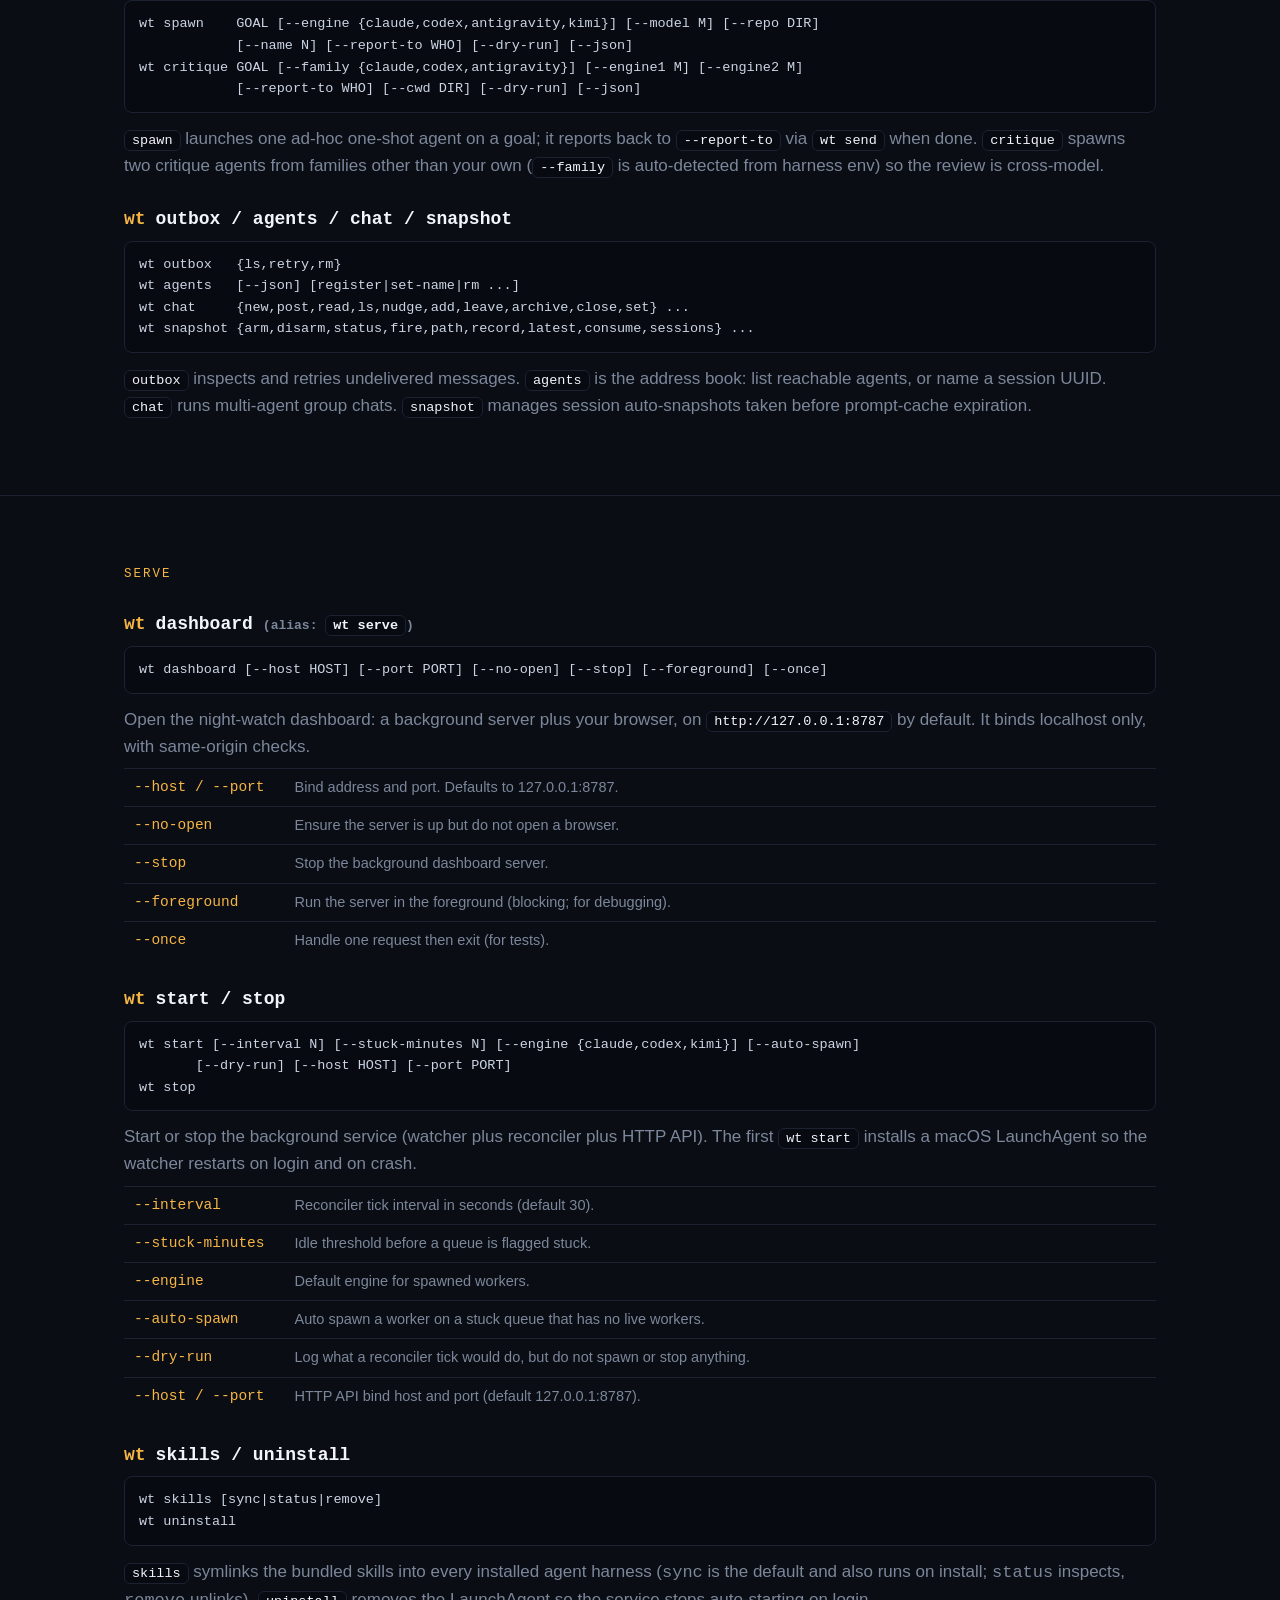
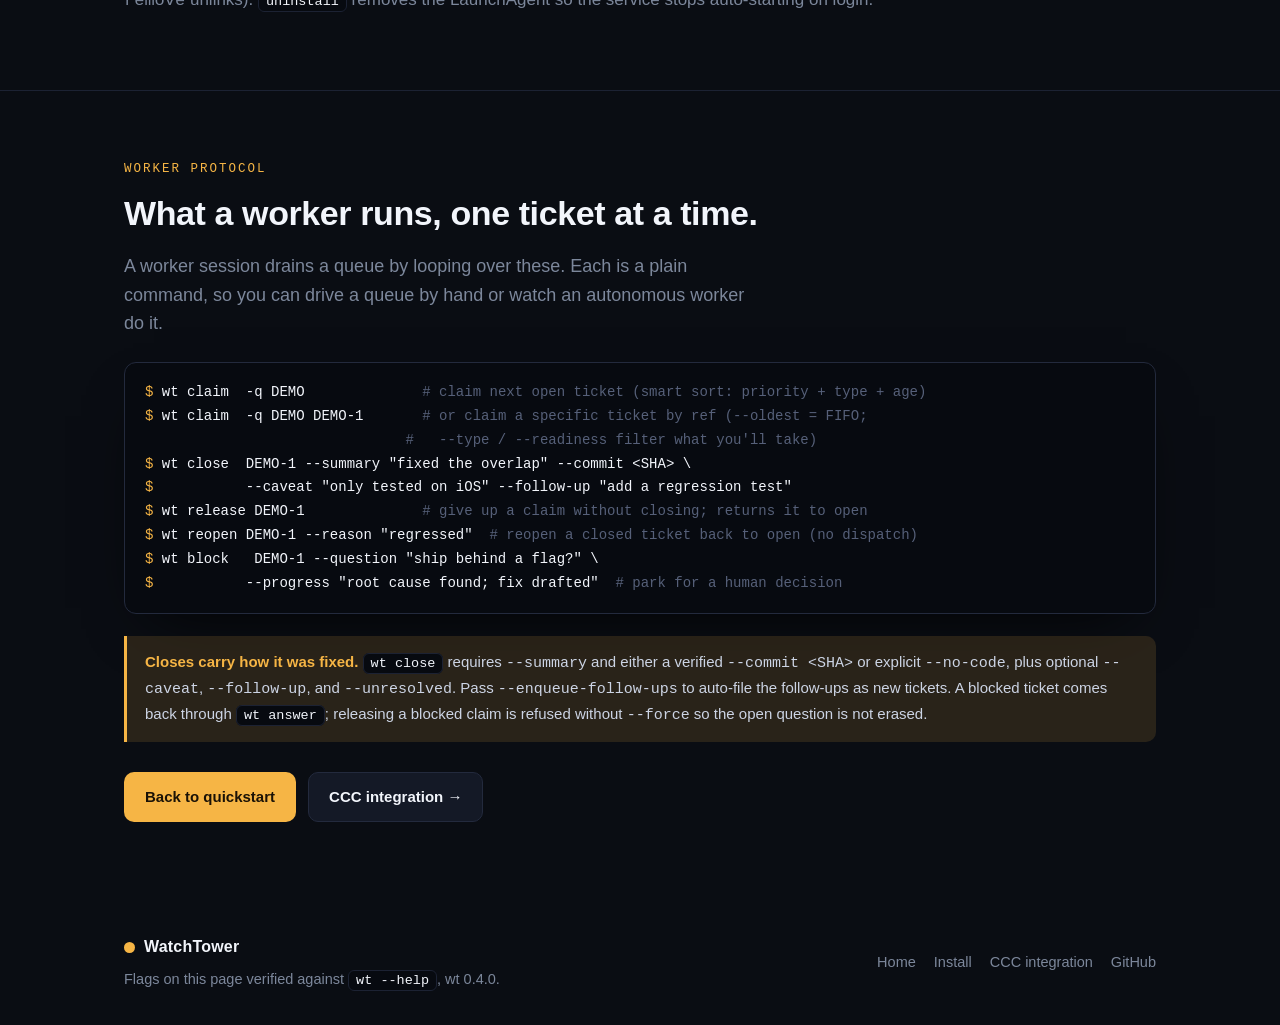
==== commit 95e6cc5a: "feat(cli): add wt reopen — human triage verb for closed tickets CCC's reopen button reached reopen t" ====
--- a/docs/cli.html
+++ b/docs/cli.html
@@ -357,6 +357,7 @@
 <span class="cmd">wt close  DEMO-1 --summary "fixed the overlap" --commit &lt;SHA&gt; \</span>
 <span class="cmd">          --caveat "only tested on iOS" --follow-up "add a regression test"</span>
 <span class="cmd">wt release DEMO-1</span>              <span class="cm"># give up a claim without closing; returns it to open</span>
+<span class="cmd">wt reopen DEMO-1 --reason "regressed"</span>  <span class="cm"># reopen a closed ticket back to open (no dispatch)</span>
 <span class="cmd">wt block   DEMO-1 --question "ship behind a flag?" \</span>
 <span class="cmd">          --progress "root cause found; fix drafted"</span>  <span class="cm"># park for a human decision</span></pre></div>
     </div>
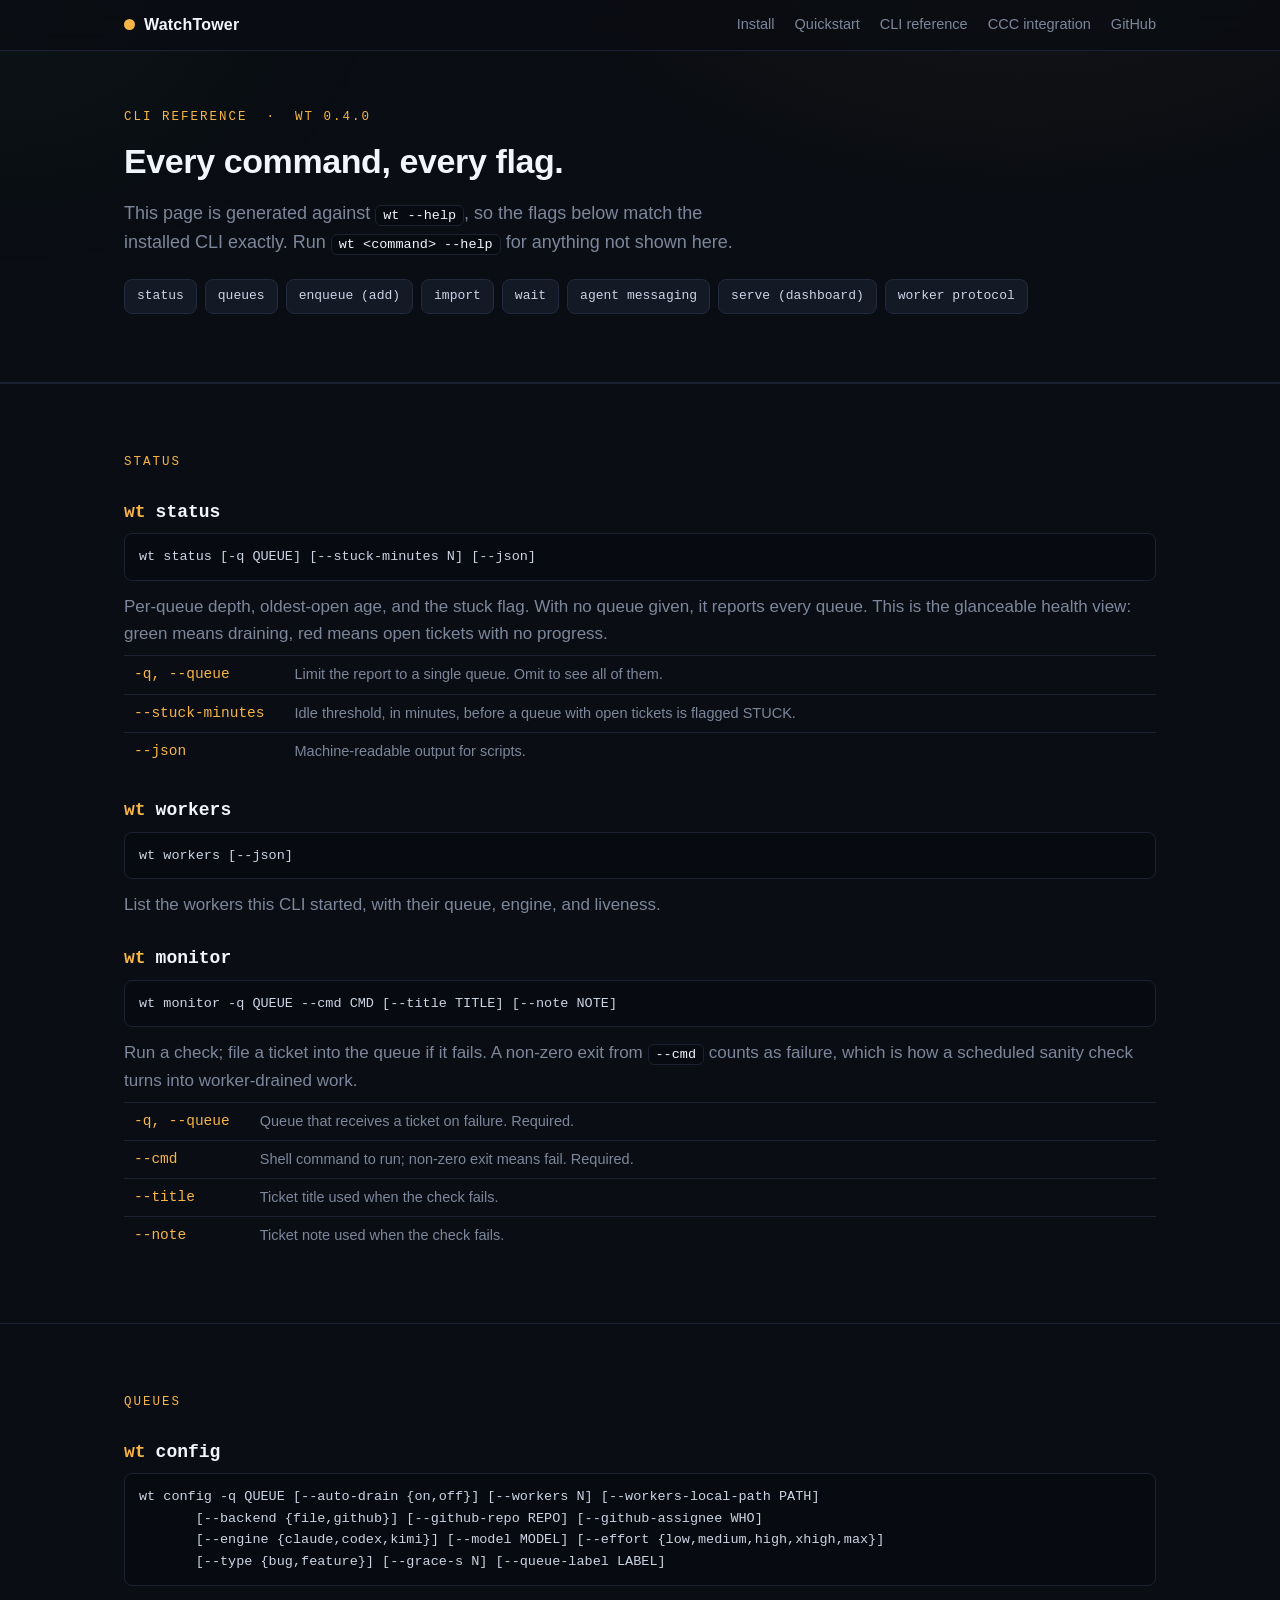
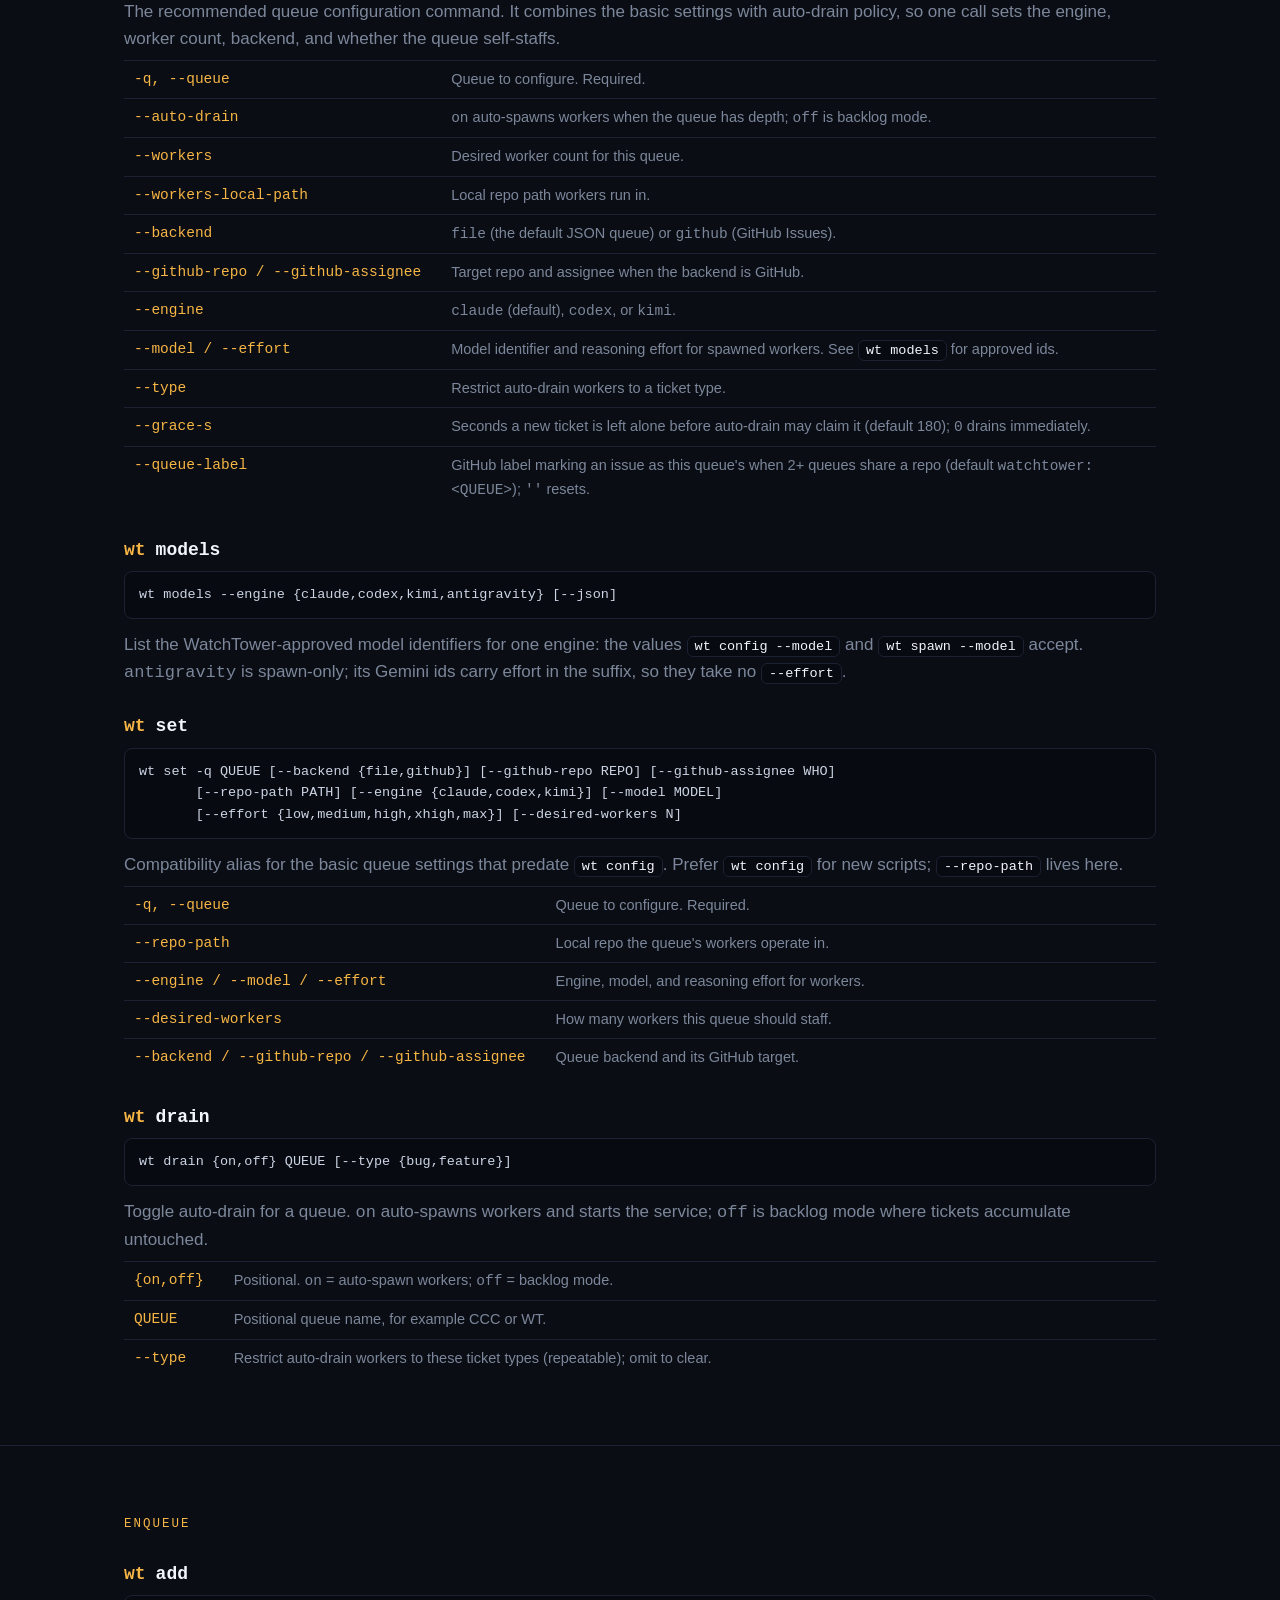
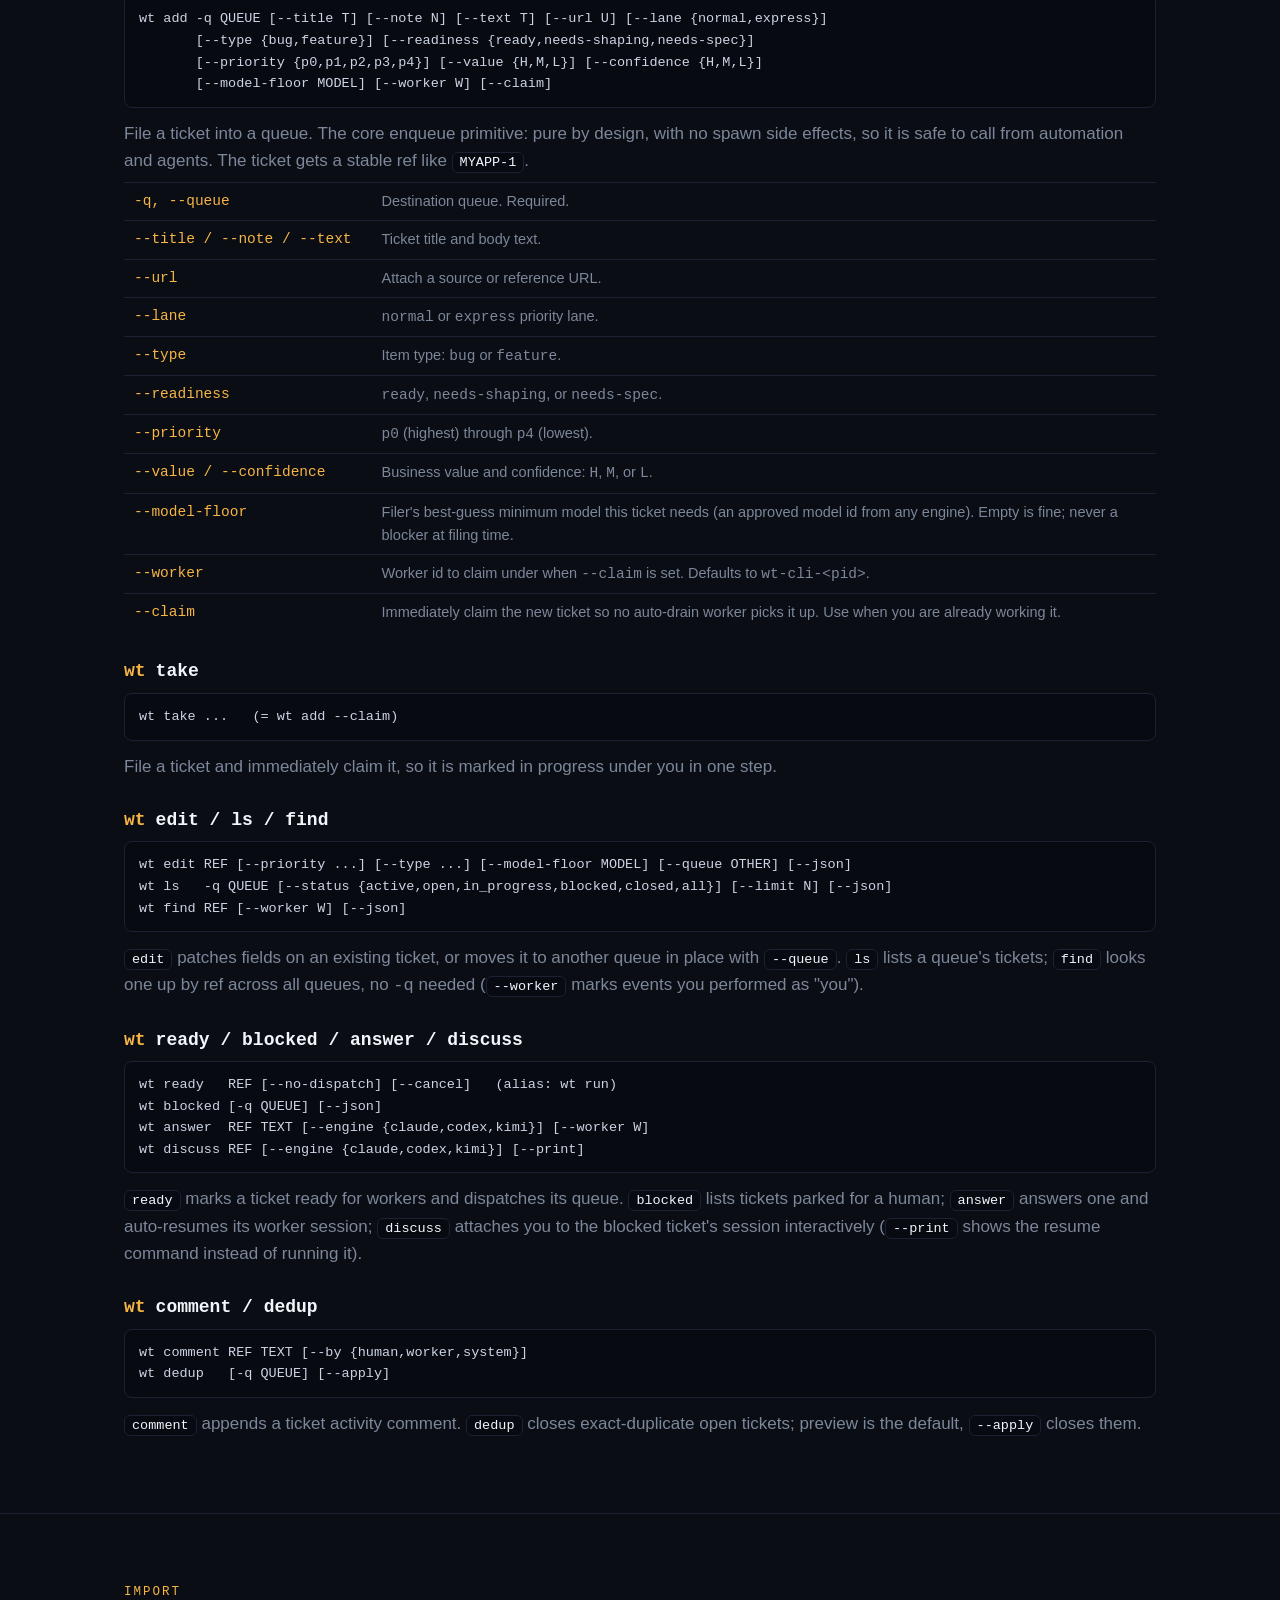
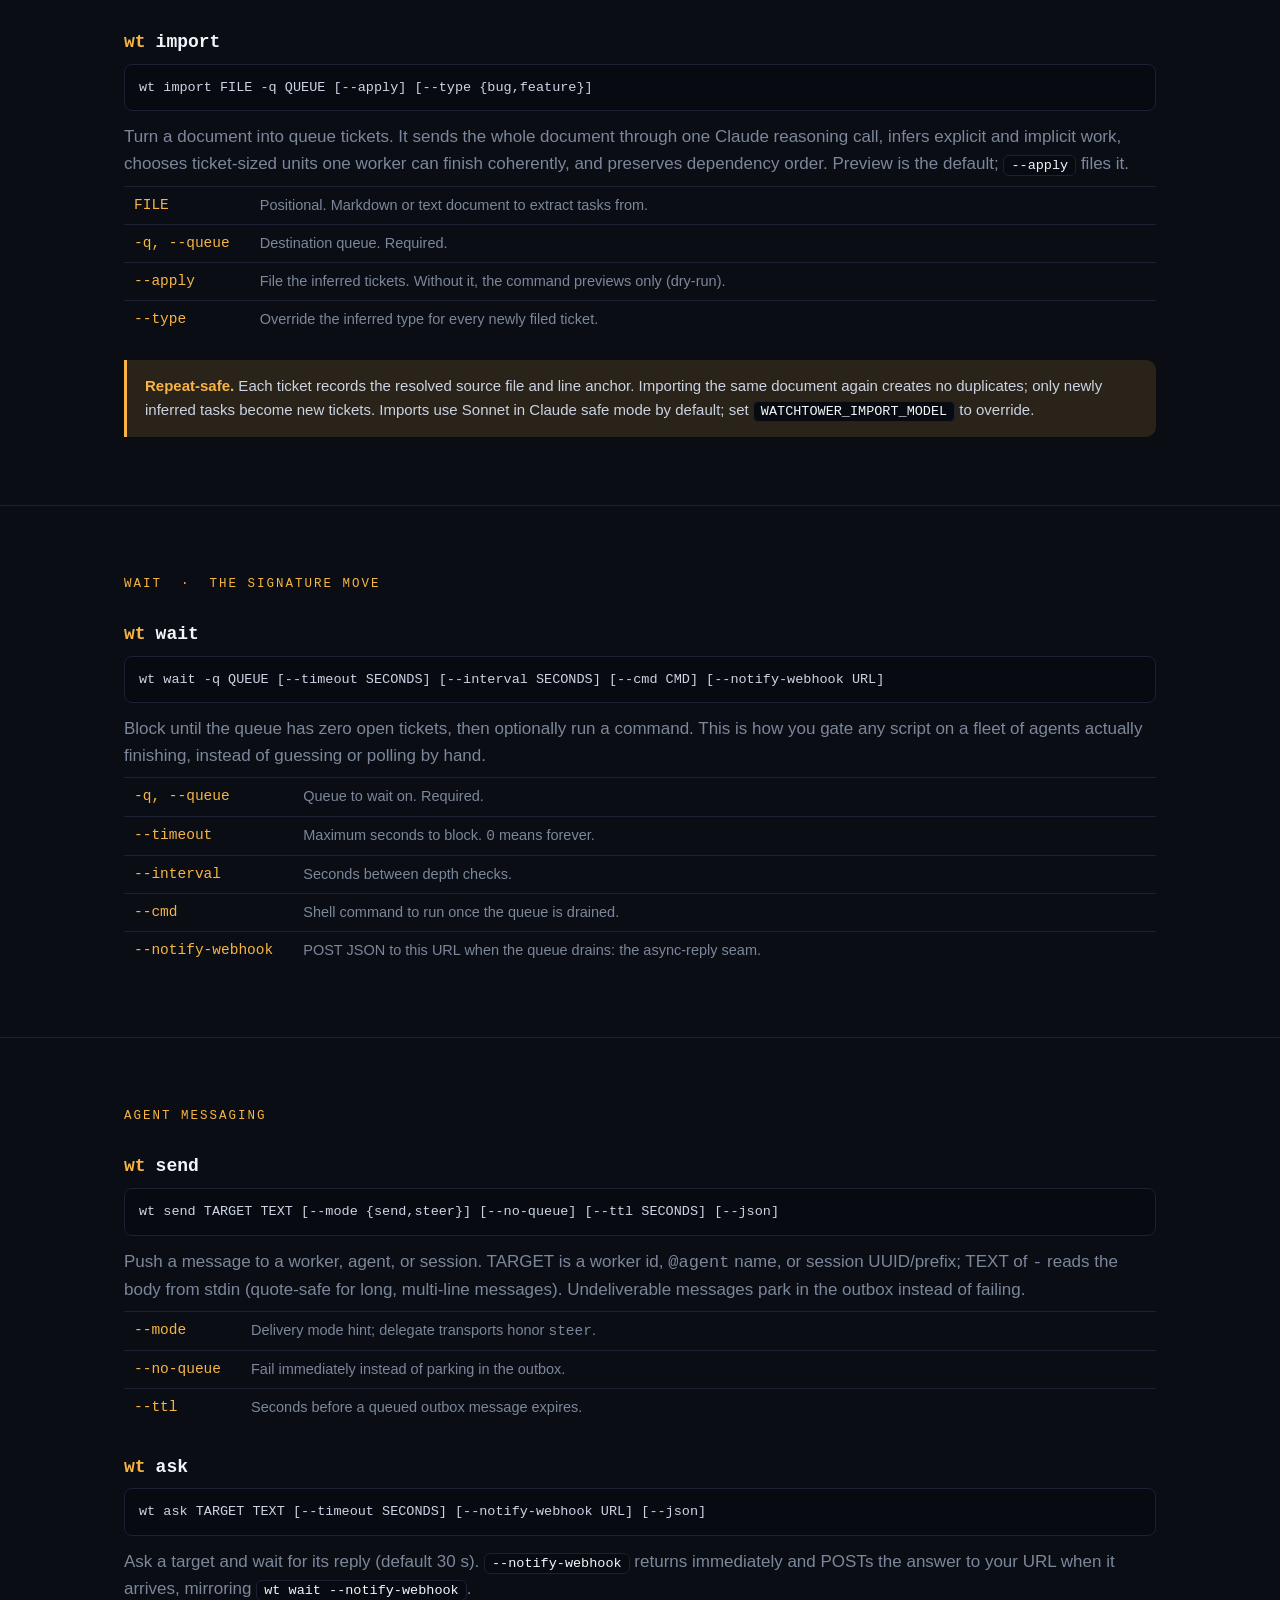
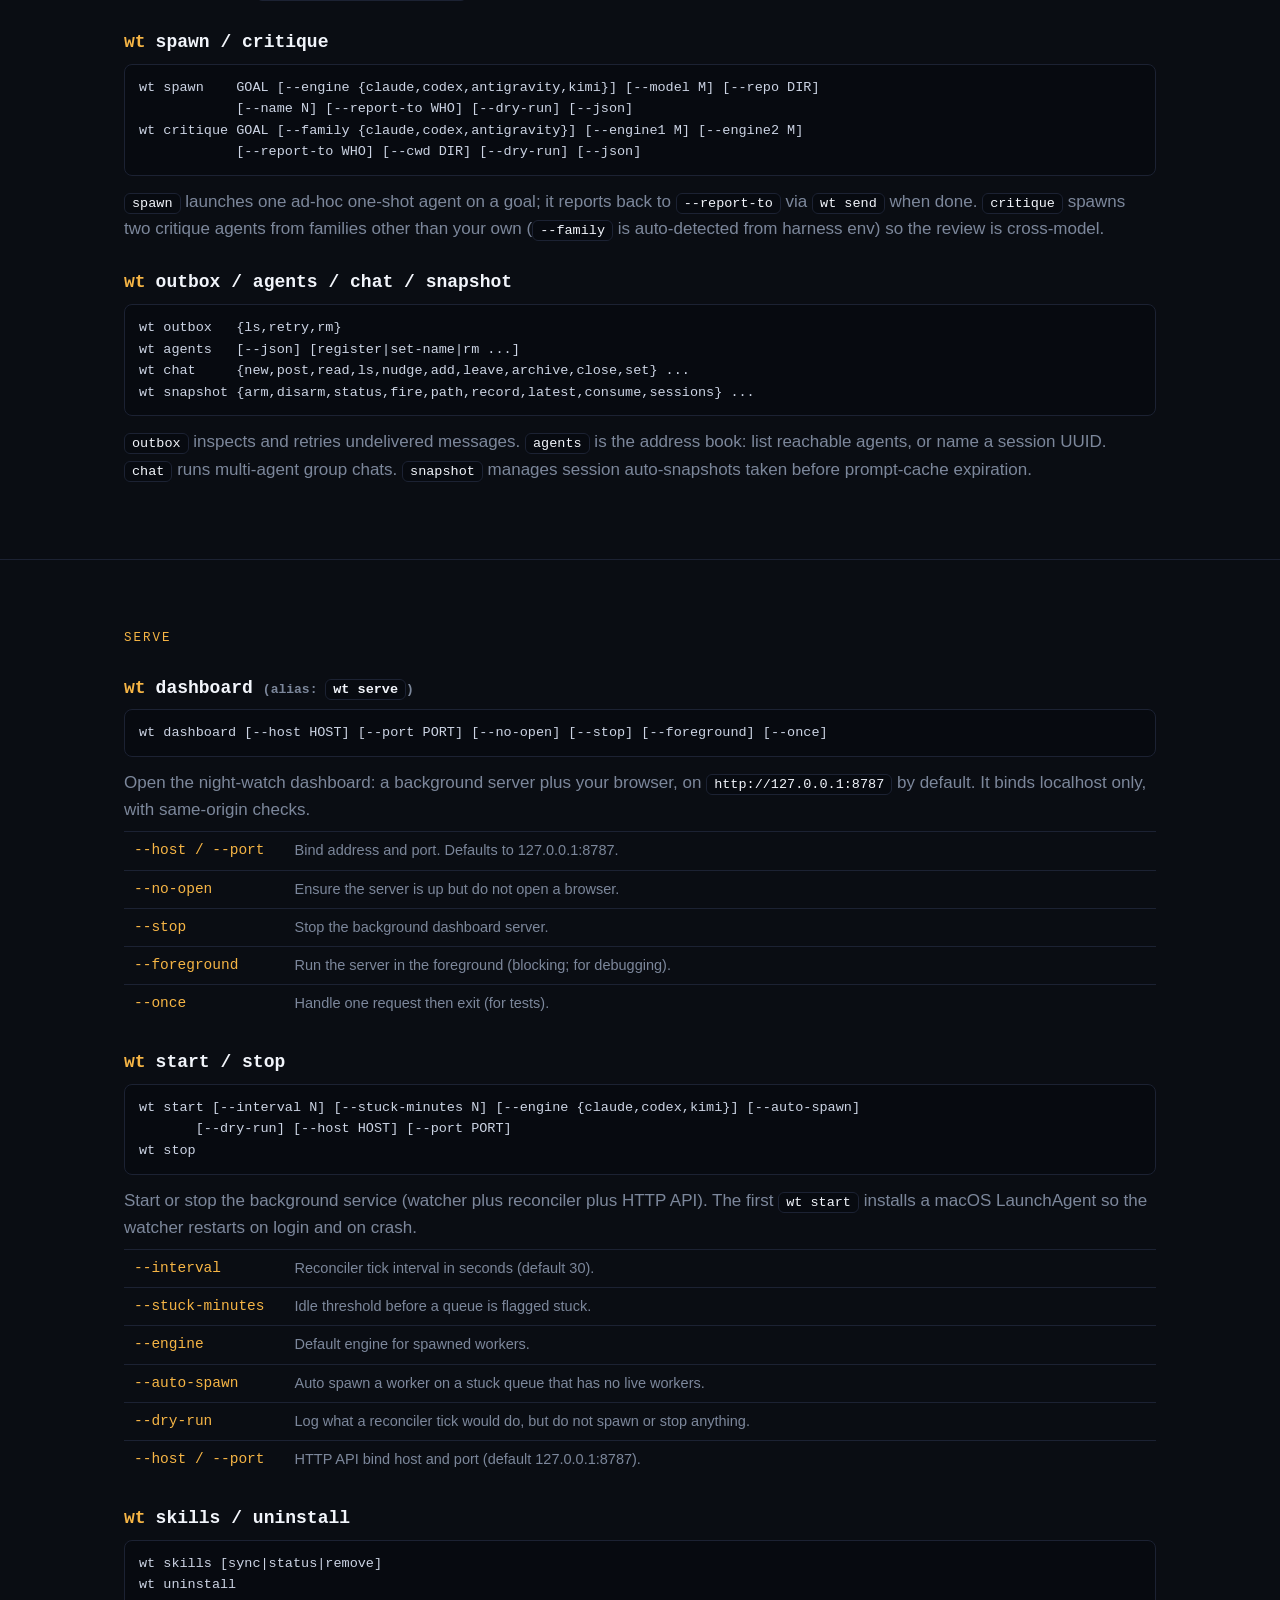
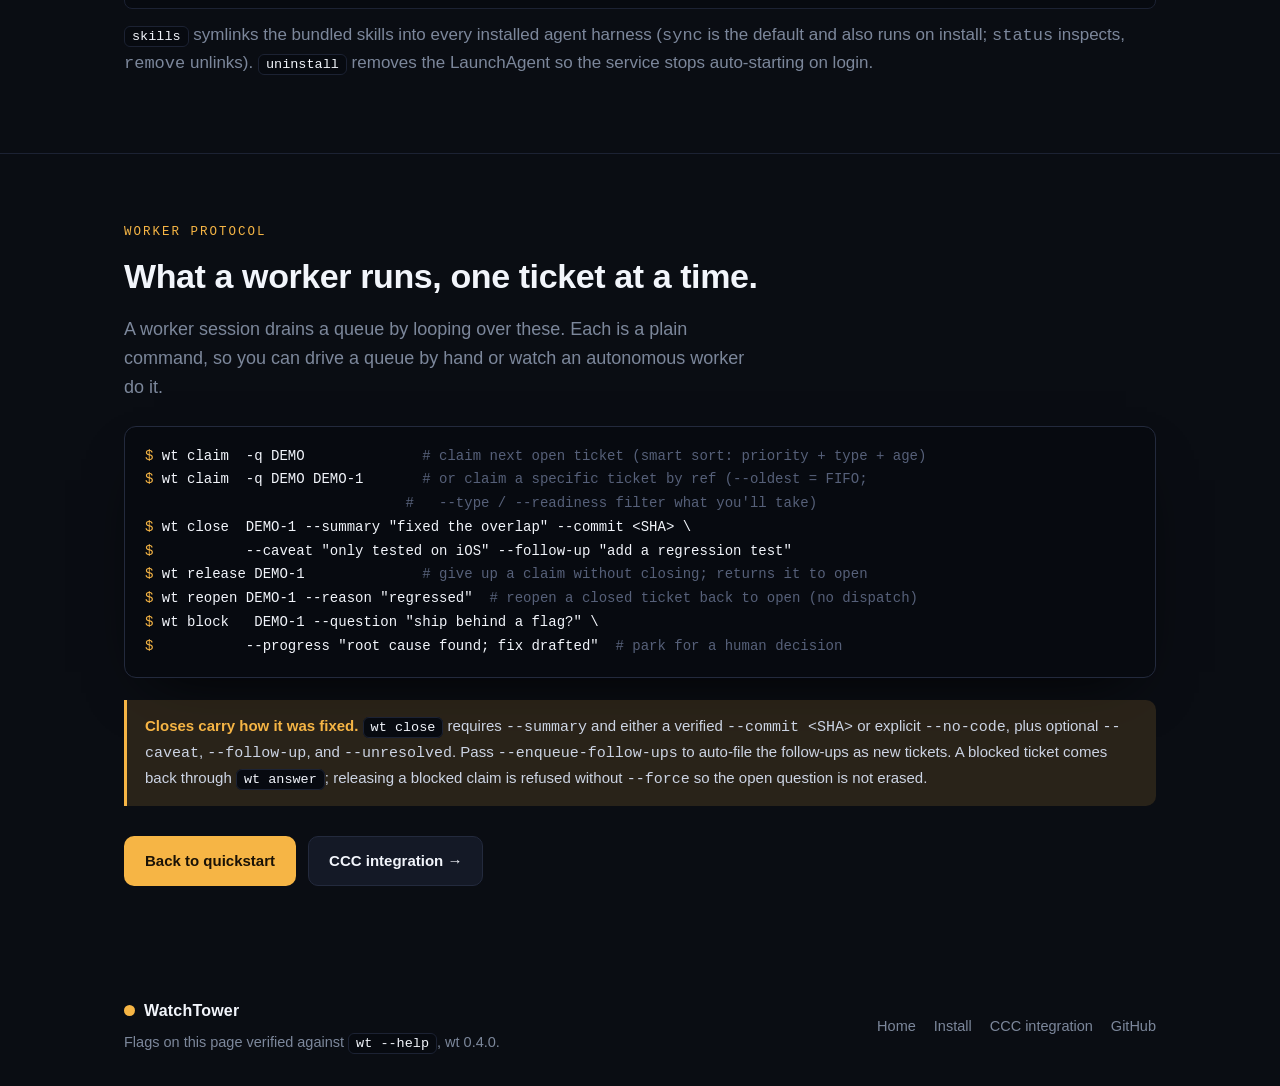
==== commit fba1bd90: "docs: document per-queue queue_label / wt config --queue-label Co-Authored-By: Claude Sonnet 5 <nore" ====
--- a/docs/cli.html
+++ b/docs/cli.html
@@ -88,7 +88,7 @@
       <div class="sig">wt config -q QUEUE [--auto-drain {on,off}] [--workers N] [--workers-local-path PATH]
        [--backend {file,github}] [--github-repo REPO] [--github-assignee WHO]
        [--engine {claude,codex,kimi}] [--model MODEL] [--effort {low,medium,high,xhigh,max}]
-       [--type {bug,feature}] [--grace-s N]</div>
+       [--type {bug,feature}] [--grace-s N] [--queue-label LABEL]</div>
       <p>The recommended queue configuration command. It combines the basic settings with auto-drain policy,
          so one call sets the engine, worker count, backend, and whether the queue self-staffs.</p>
       <table class="flags">
@@ -102,6 +102,7 @@
         <tr><td>--model / --effort</td><td>Model identifier and reasoning effort for spawned workers. See <code class="inline-code">wt models</code> for approved ids.</td></tr>
         <tr><td>--type</td><td>Restrict auto-drain workers to a ticket type.</td></tr>
         <tr><td>--grace-s</td><td>Seconds a new ticket is left alone before auto-drain may claim it (default 180); <code>0</code> drains immediately.</td></tr>
+        <tr><td>--queue-label</td><td>GitHub label marking an issue as this queue's when 2+ queues share a repo (default <code>watchtower:&lt;QUEUE&gt;</code>); <code>''</code> resets.</td></tr>
       </table>
     </div>
     <div class="cli-cmd">
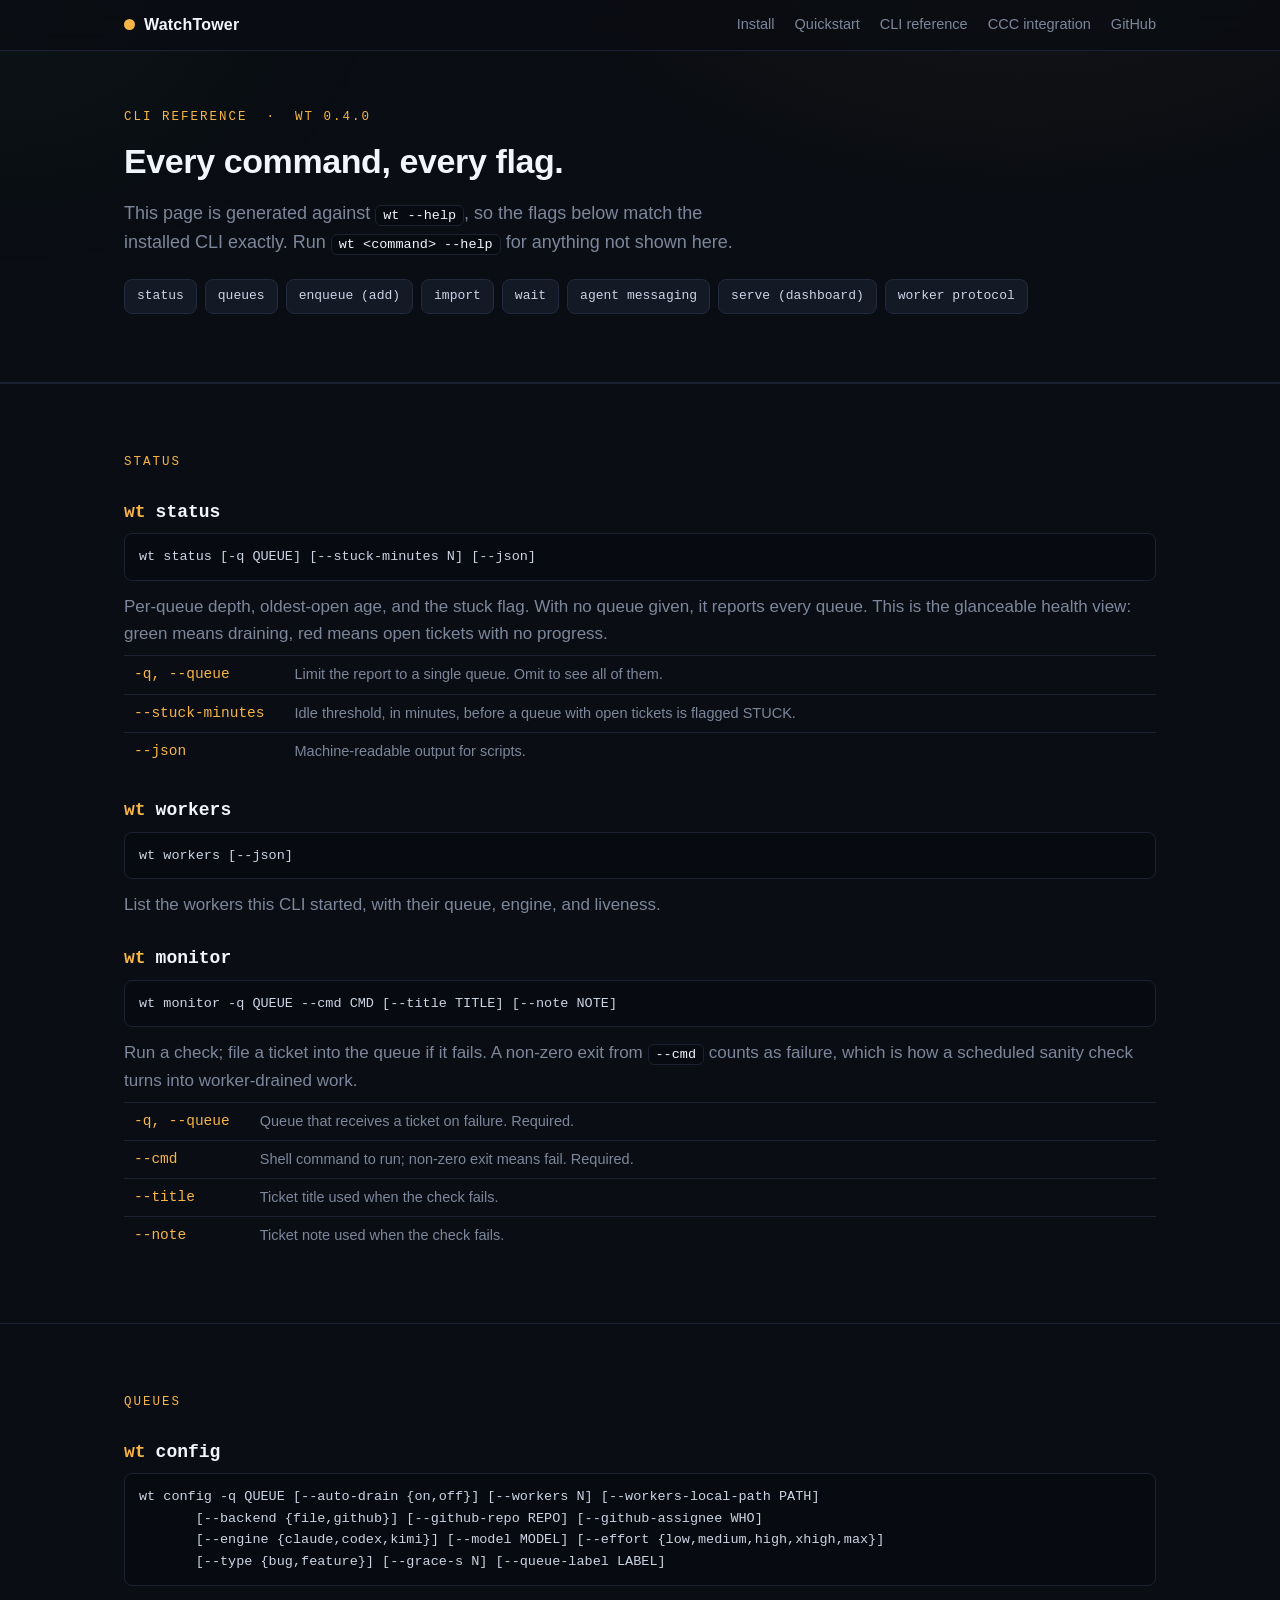
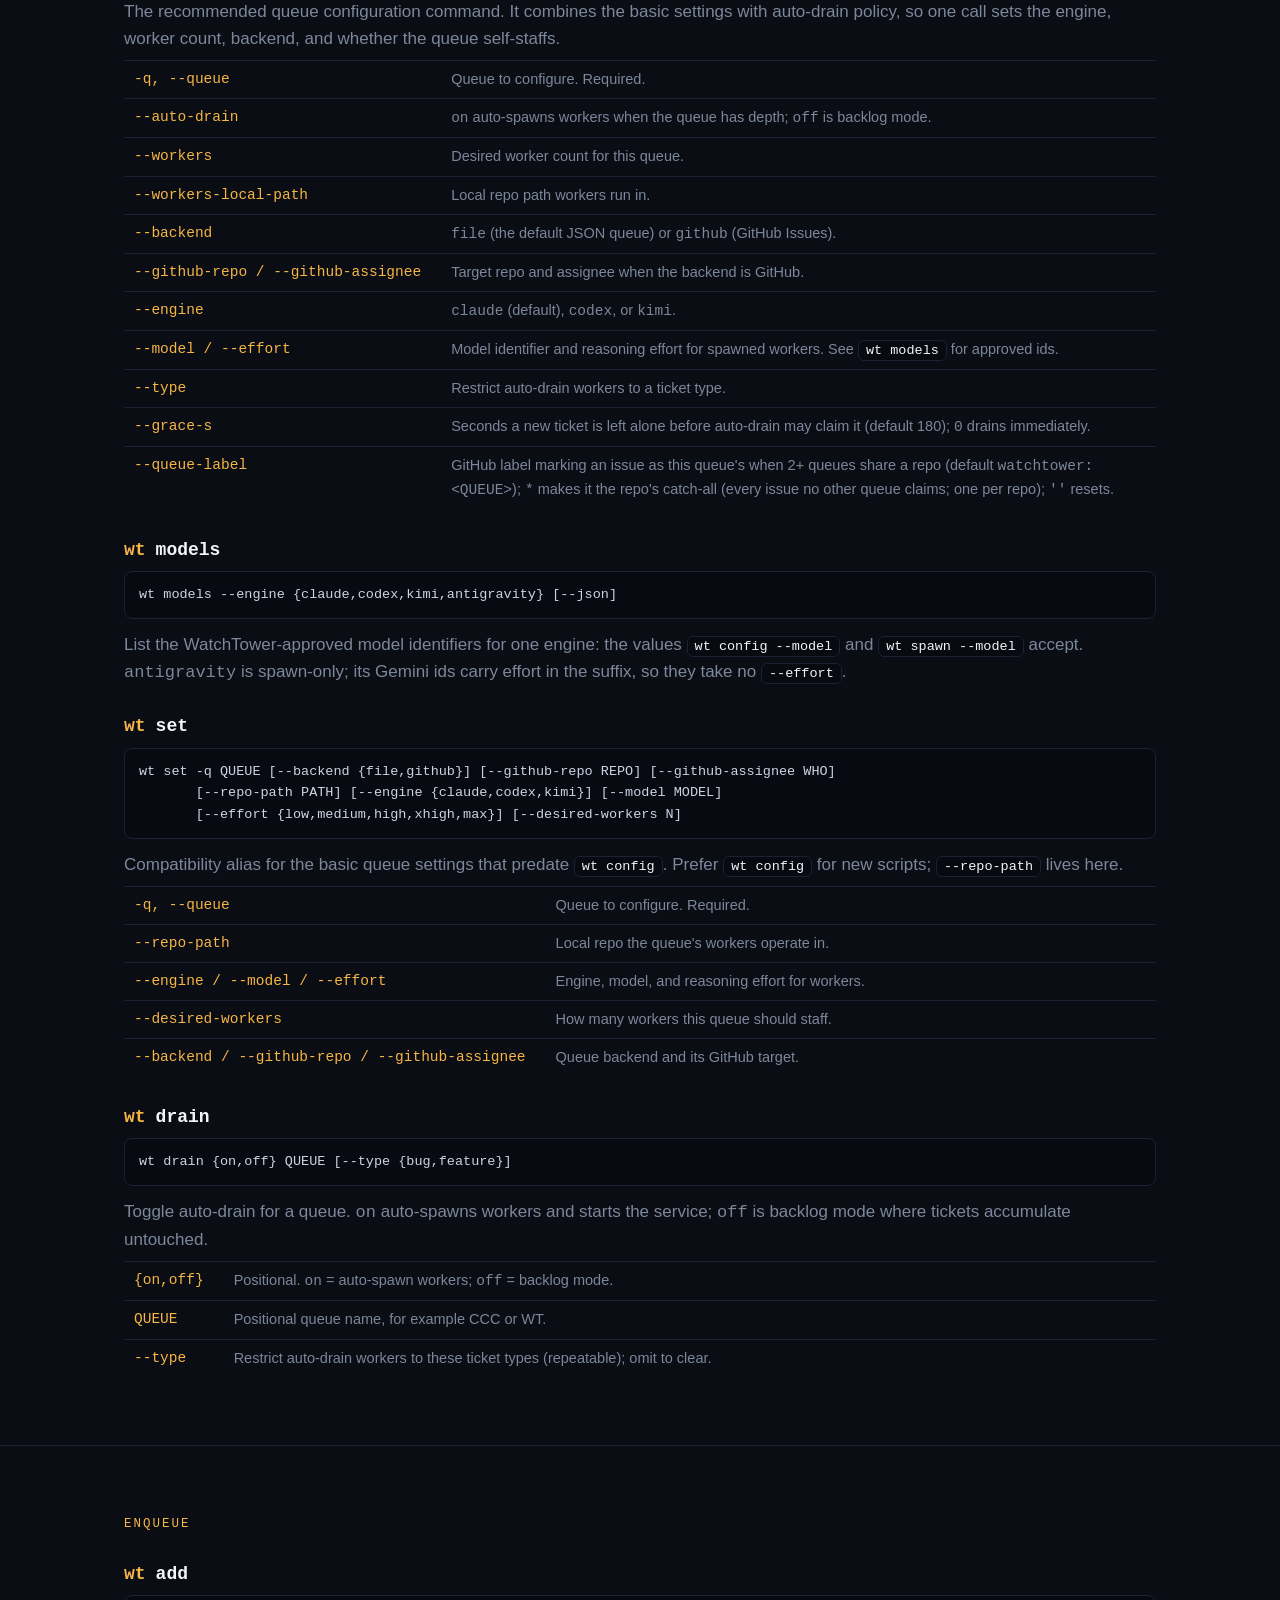
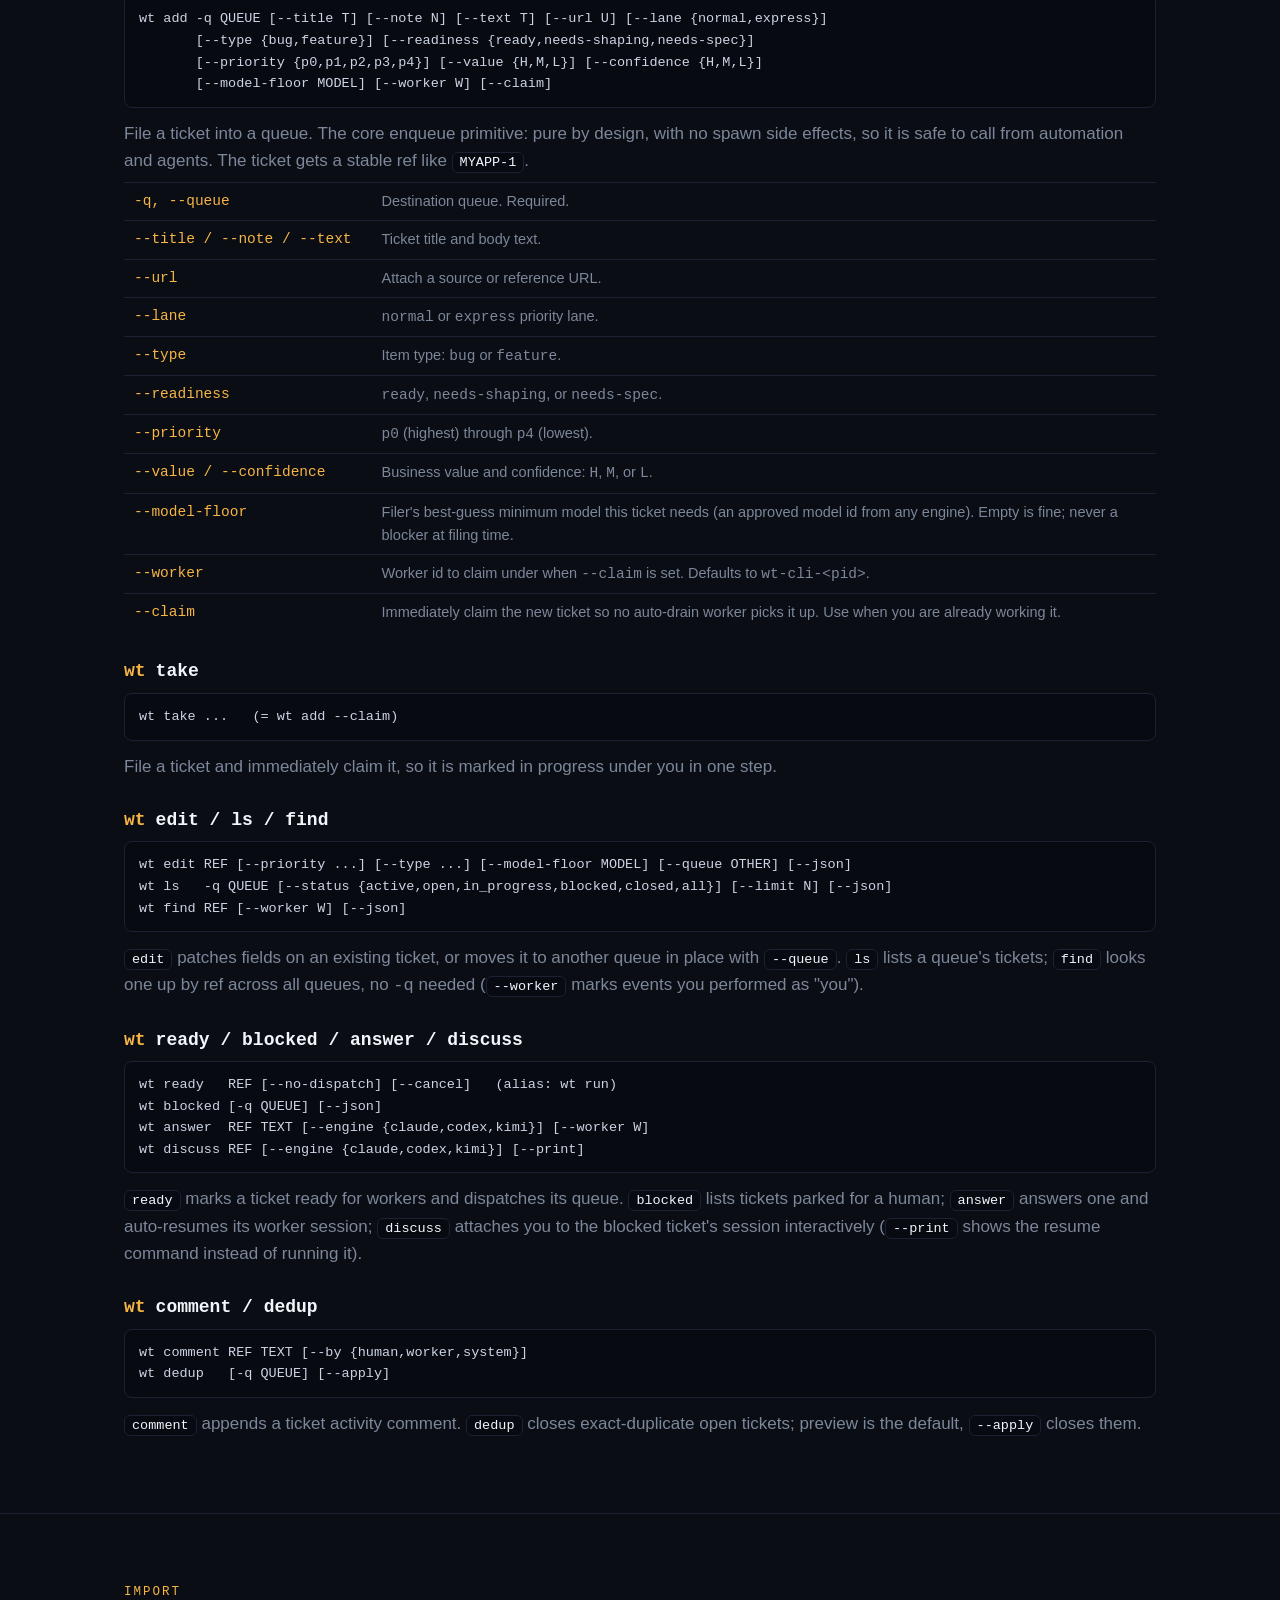
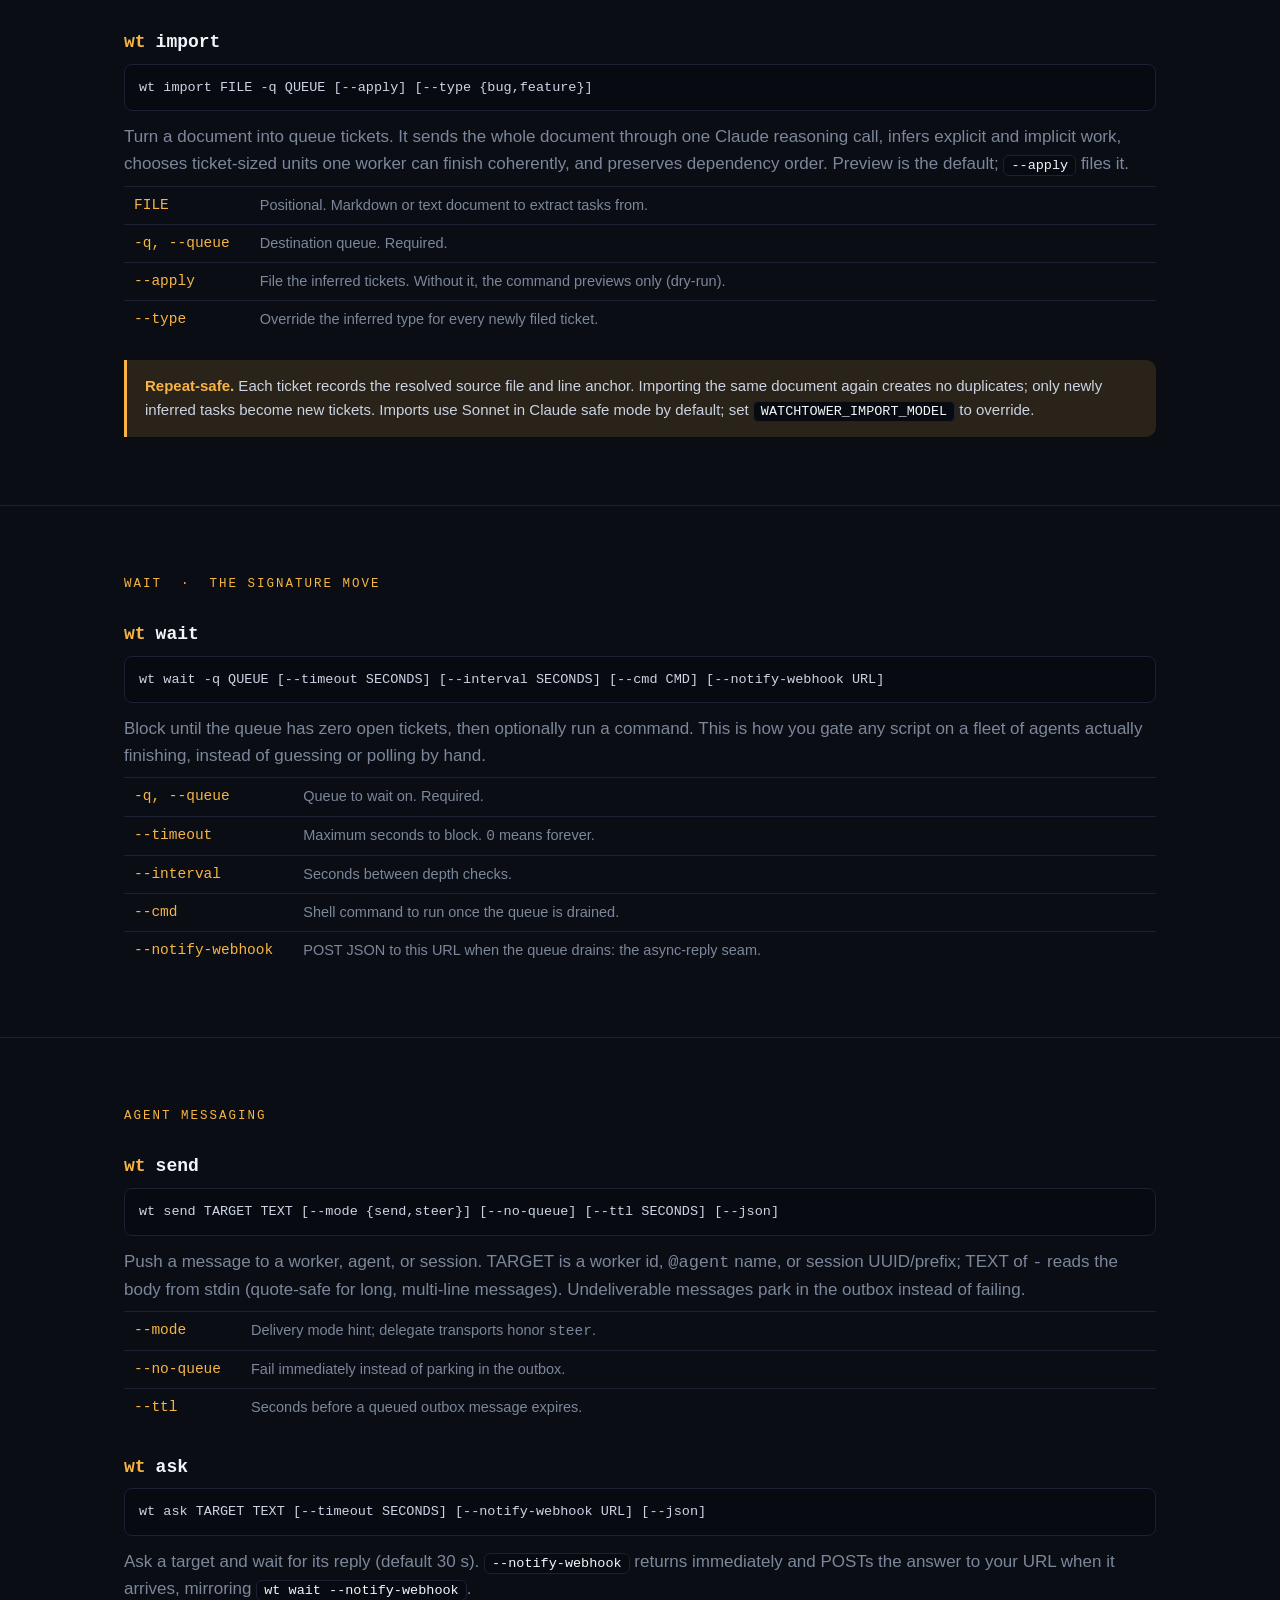
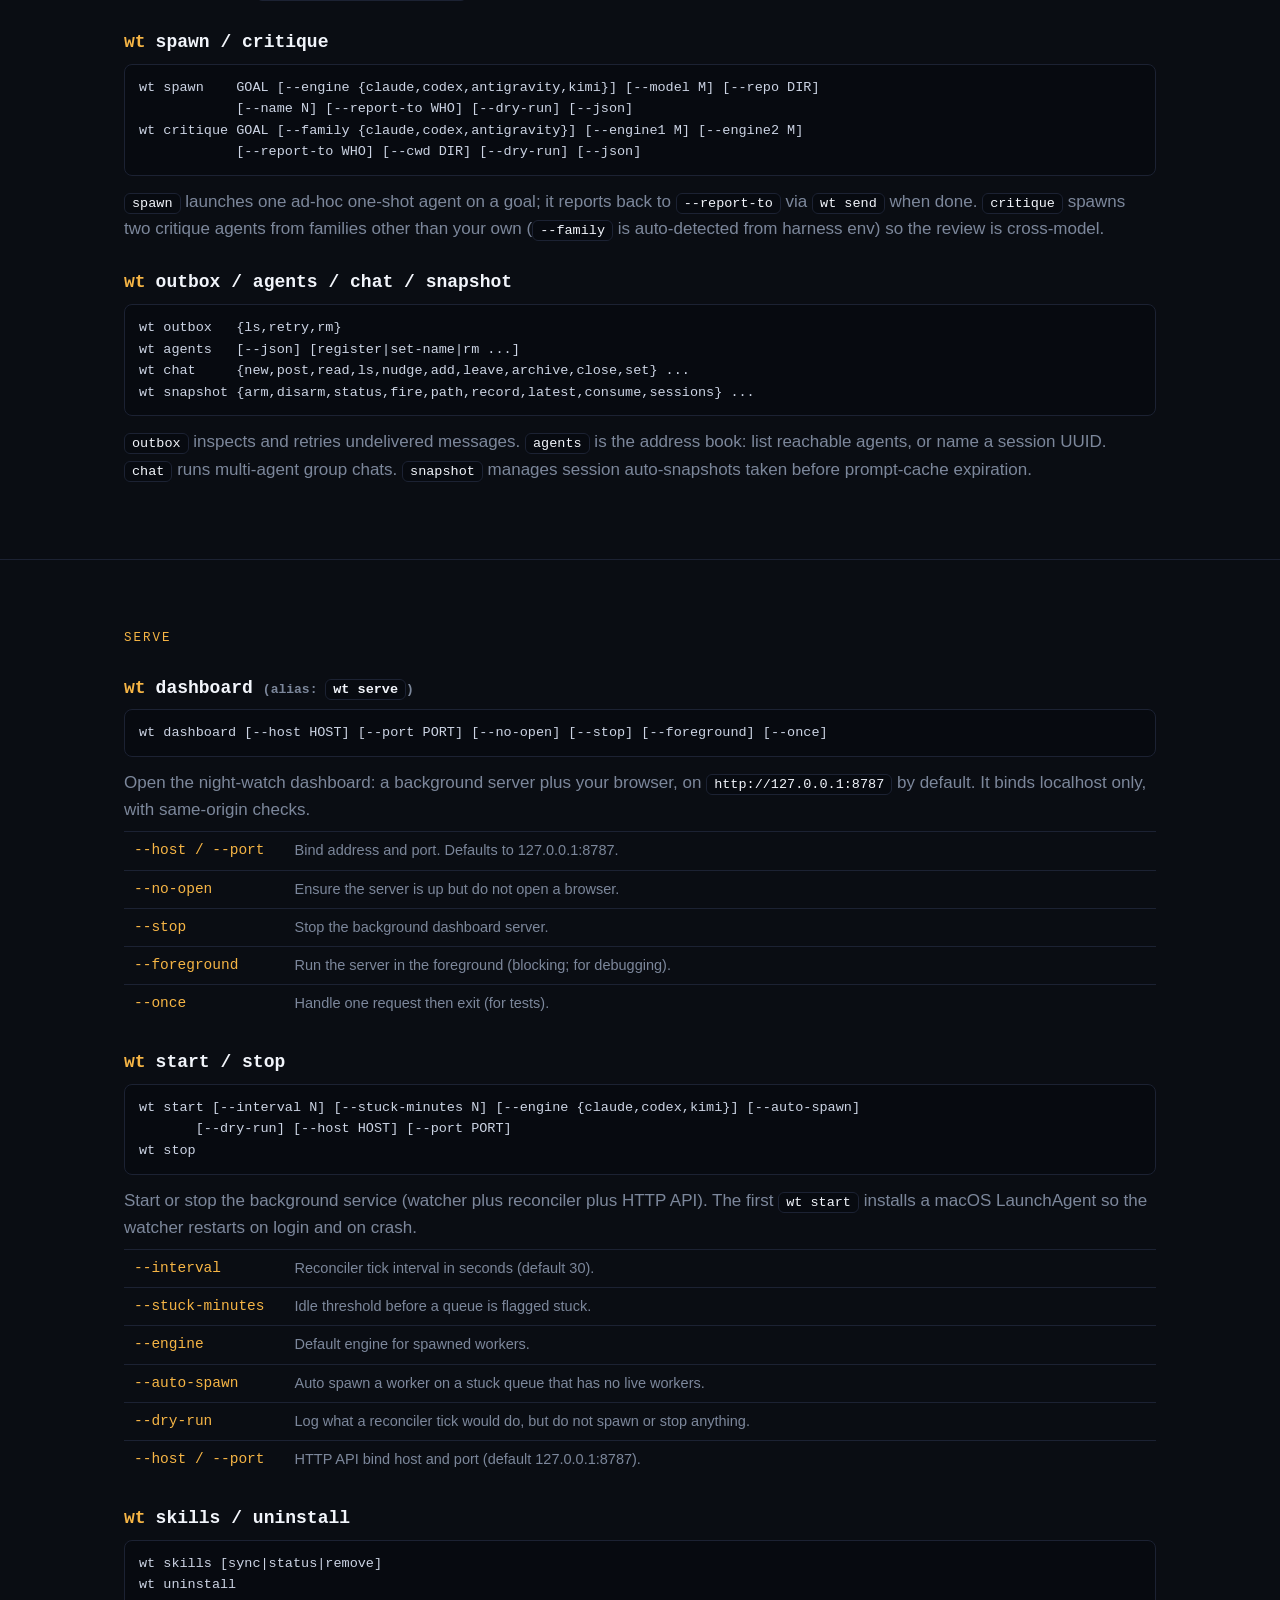
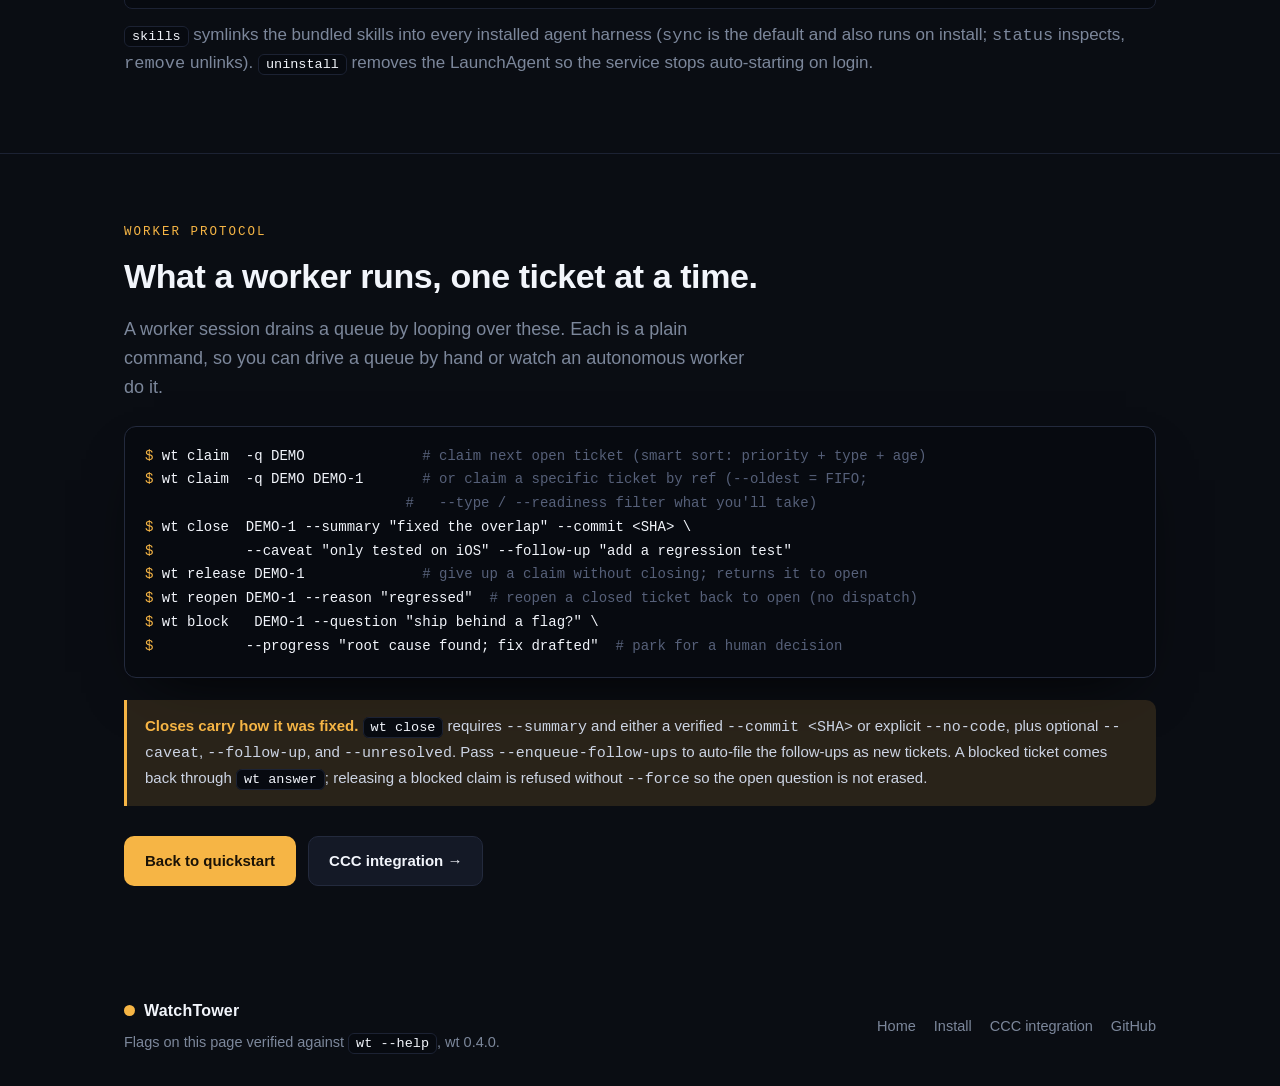
==== commit a2f2e5bb: "feat(config): catch-all queue label (queue_label '*') On a repo shared by 2+ queues, a queue with qu" ====
--- a/docs/cli.html
+++ b/docs/cli.html
@@ -102,7 +102,7 @@
         <tr><td>--model / --effort</td><td>Model identifier and reasoning effort for spawned workers. See <code class="inline-code">wt models</code> for approved ids.</td></tr>
         <tr><td>--type</td><td>Restrict auto-drain workers to a ticket type.</td></tr>
         <tr><td>--grace-s</td><td>Seconds a new ticket is left alone before auto-drain may claim it (default 180); <code>0</code> drains immediately.</td></tr>
-        <tr><td>--queue-label</td><td>GitHub label marking an issue as this queue's when 2+ queues share a repo (default <code>watchtower:&lt;QUEUE&gt;</code>); <code>''</code> resets.</td></tr>
+        <tr><td>--queue-label</td><td>GitHub label marking an issue as this queue's when 2+ queues share a repo (default <code>watchtower:&lt;QUEUE&gt;</code>); <code>*</code> makes it the repo's catch-all (every issue no other queue claims; one per repo); <code>''</code> resets.</td></tr>
       </table>
     </div>
     <div class="cli-cmd">
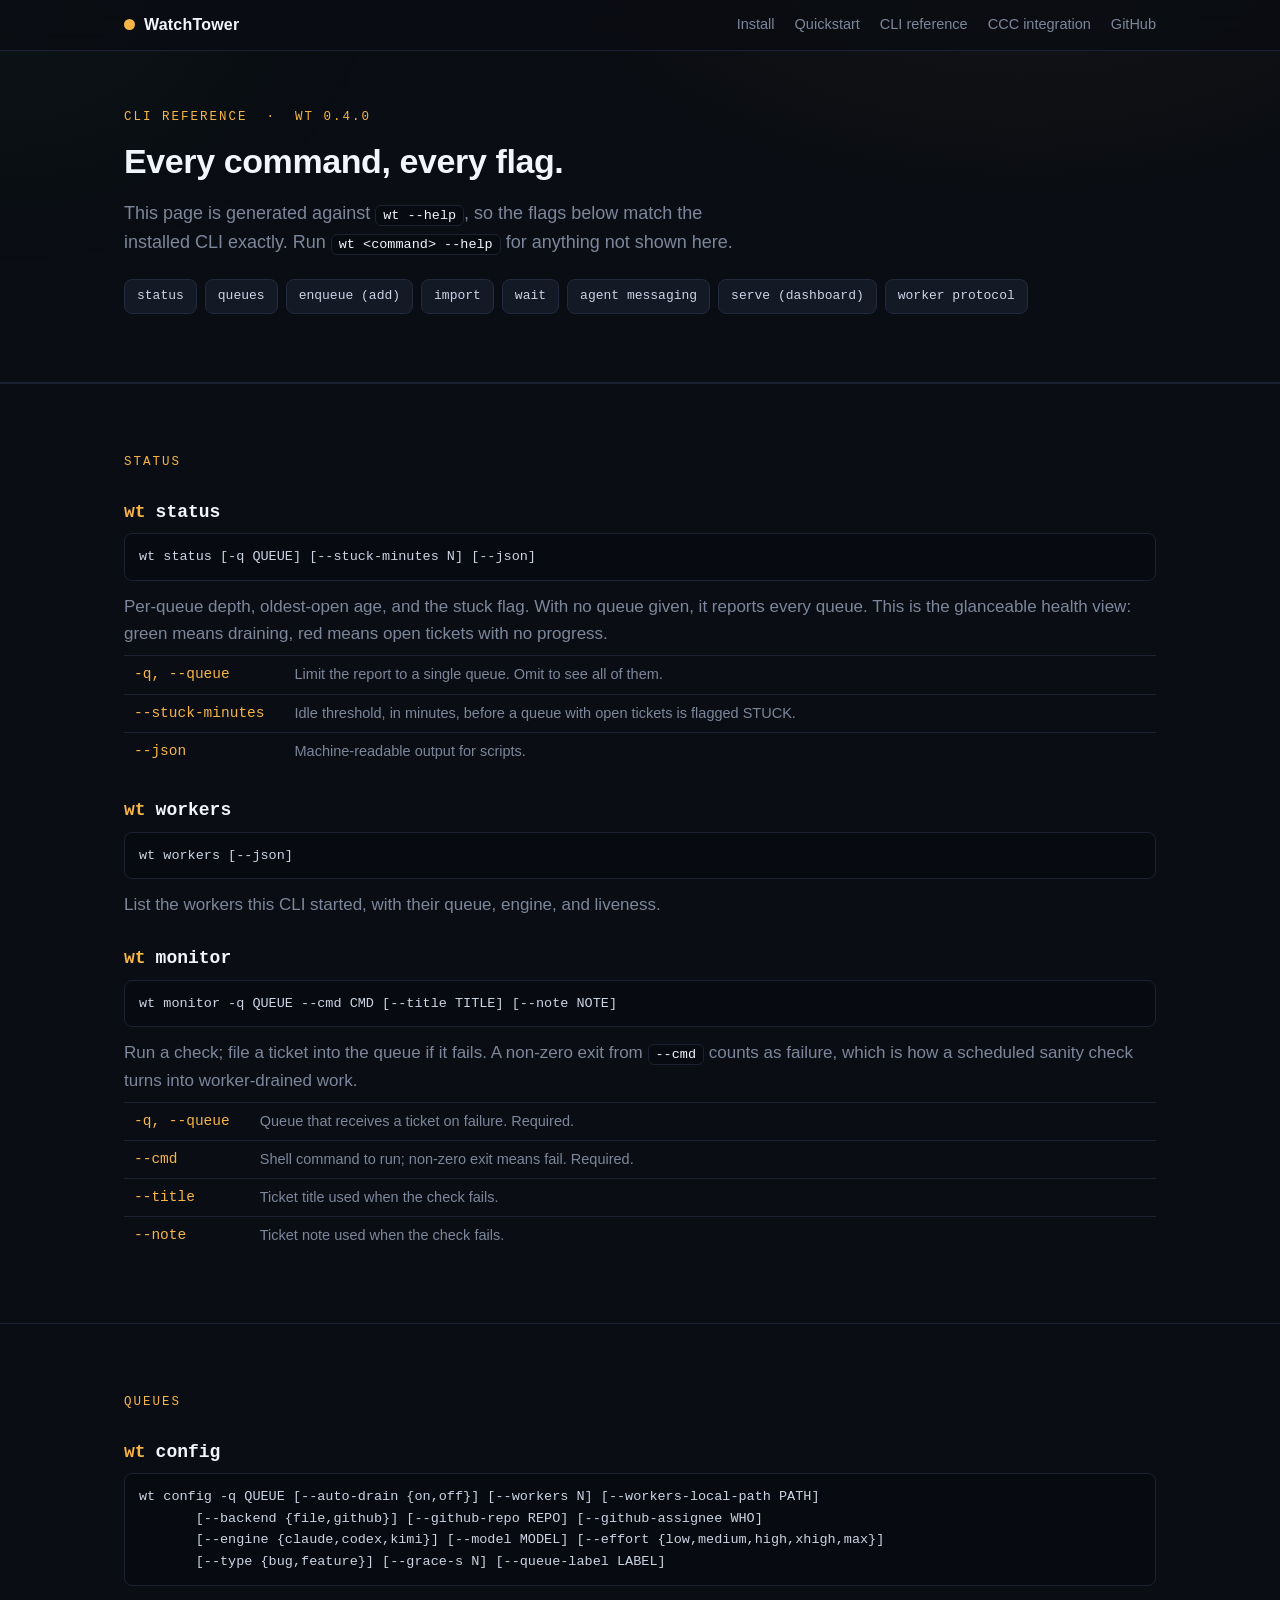
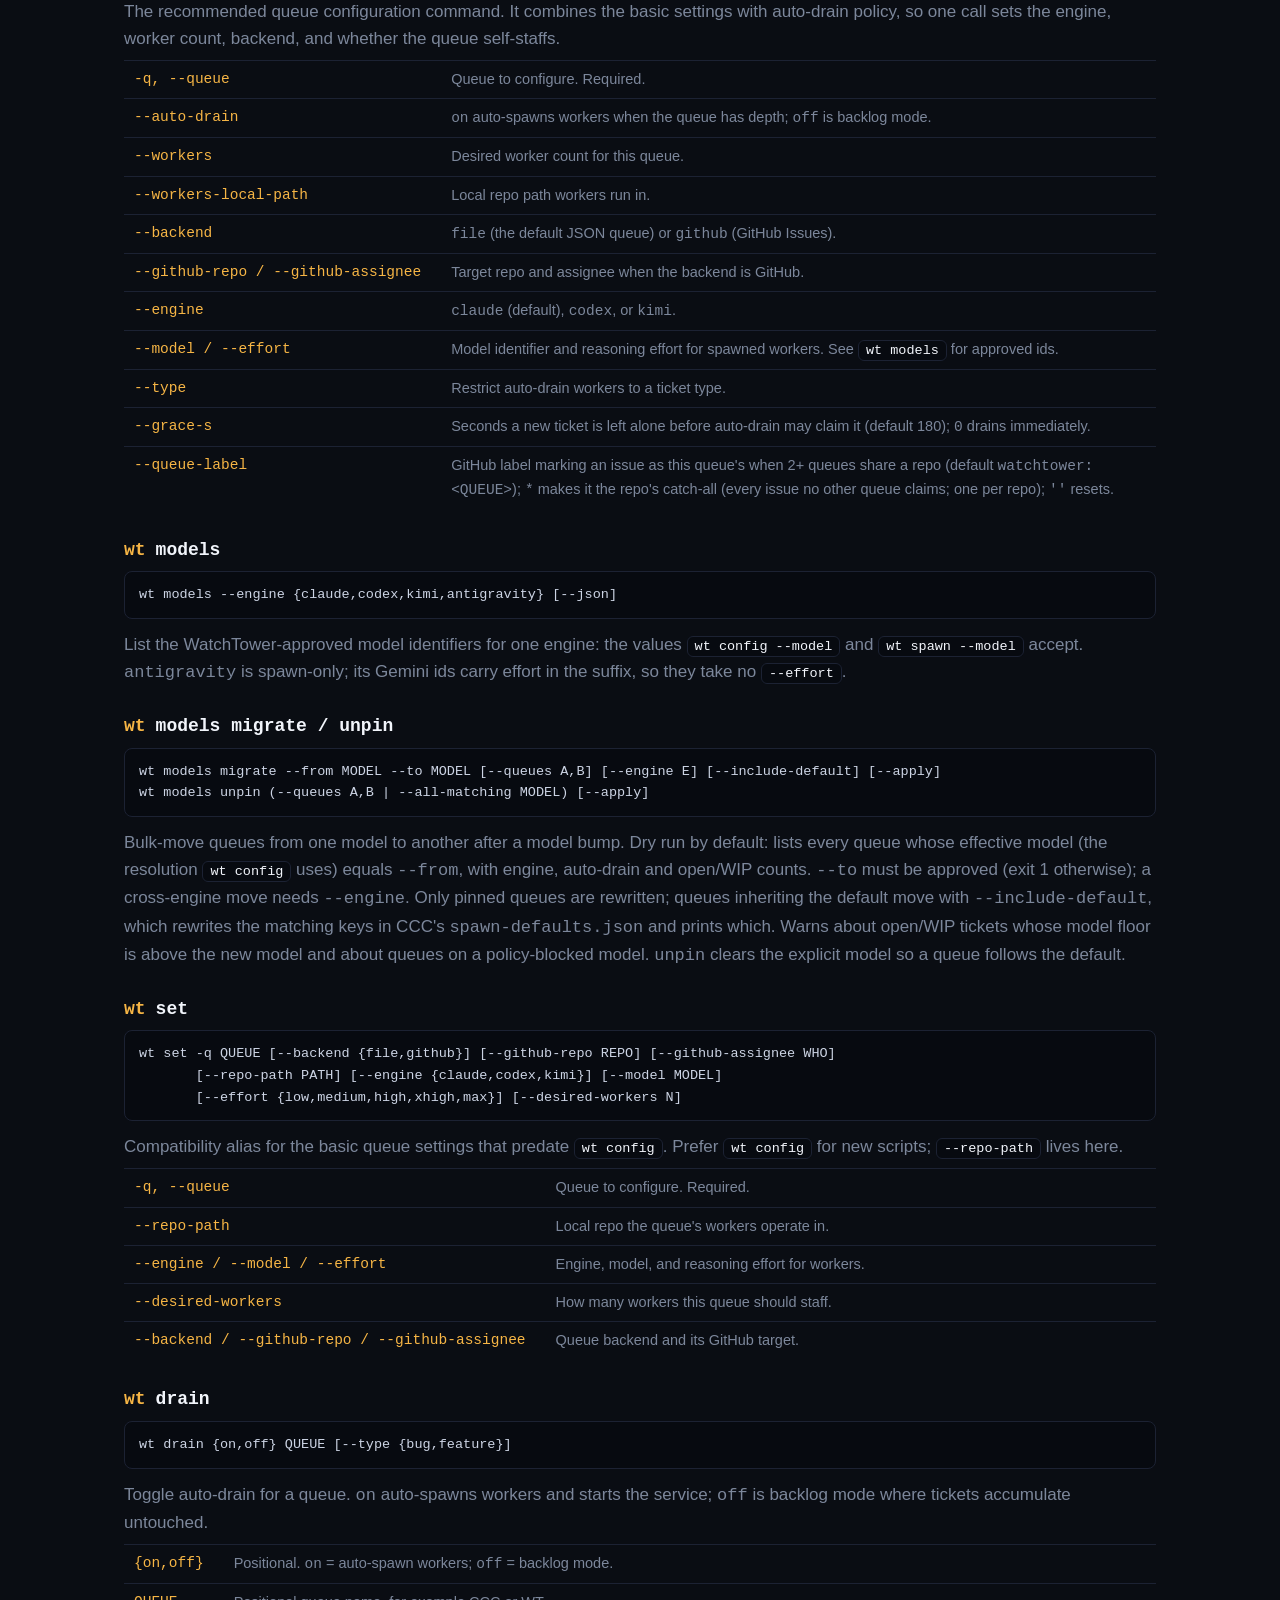
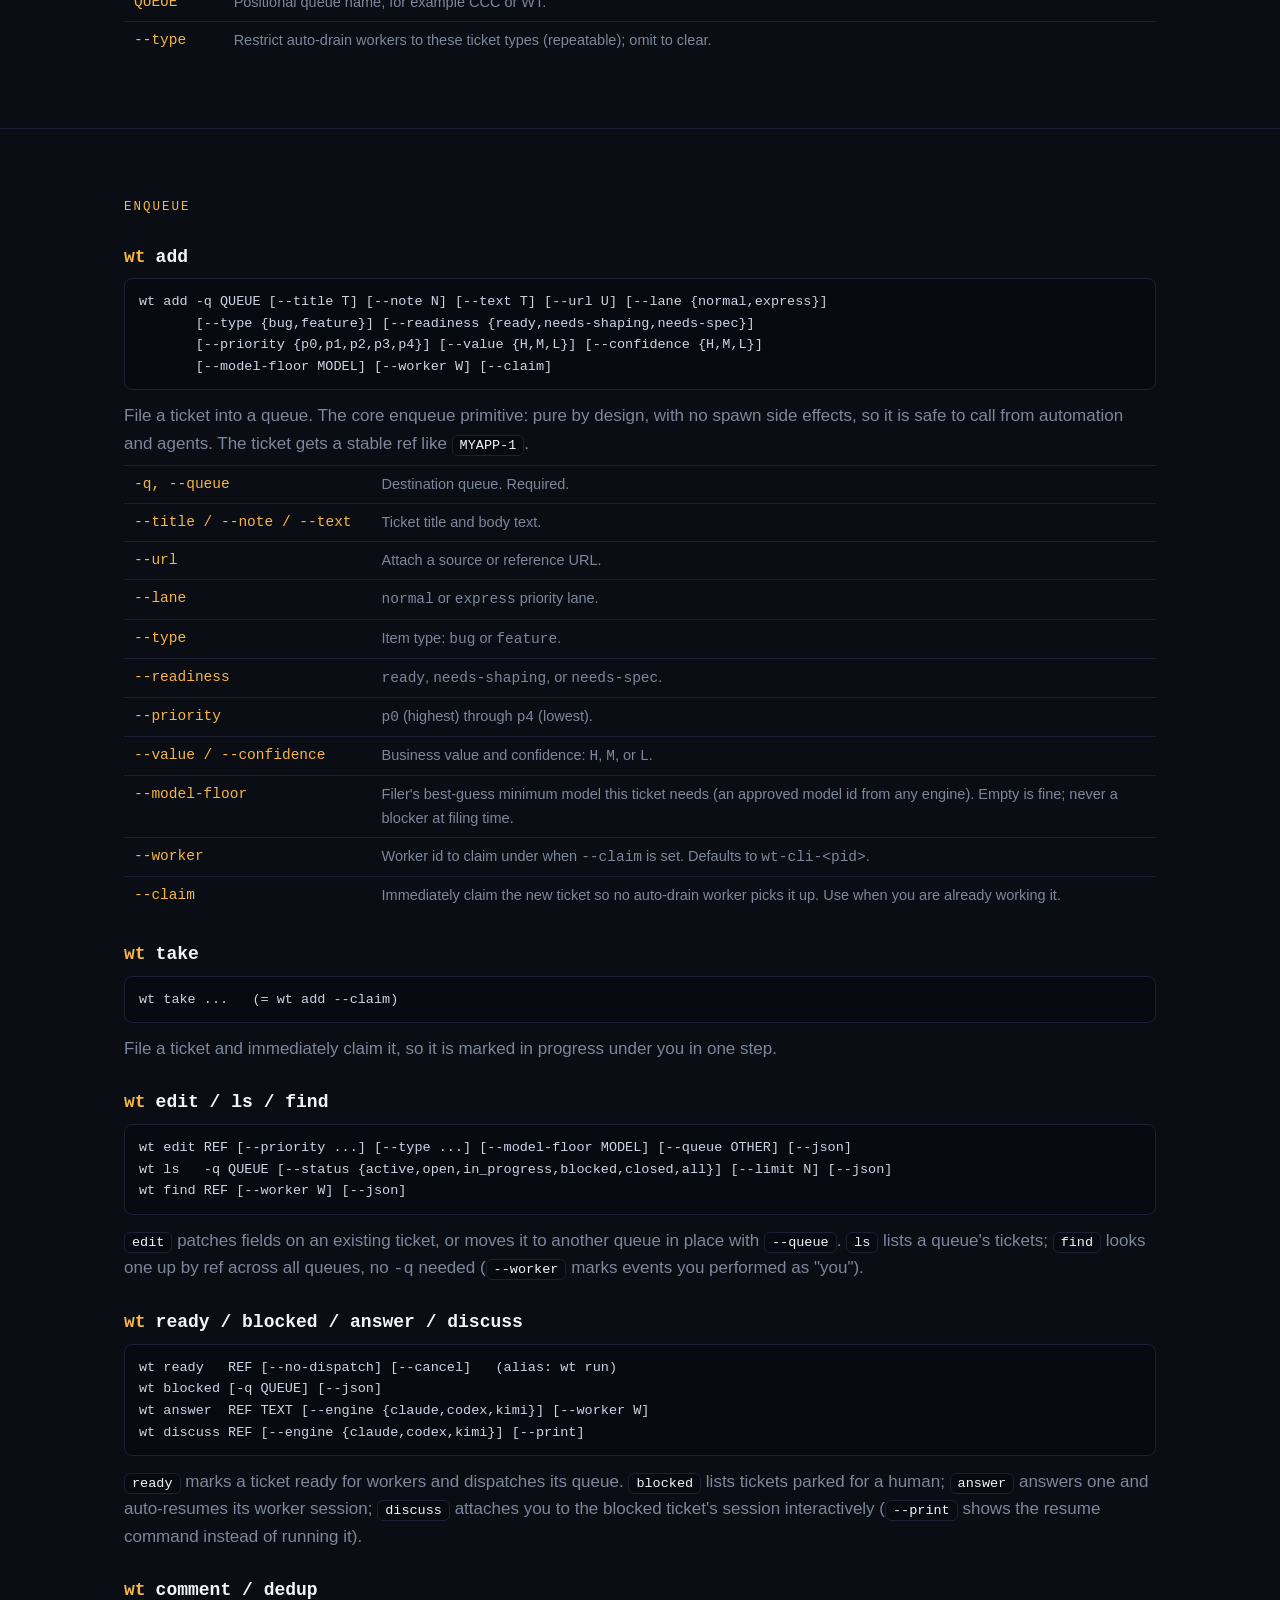
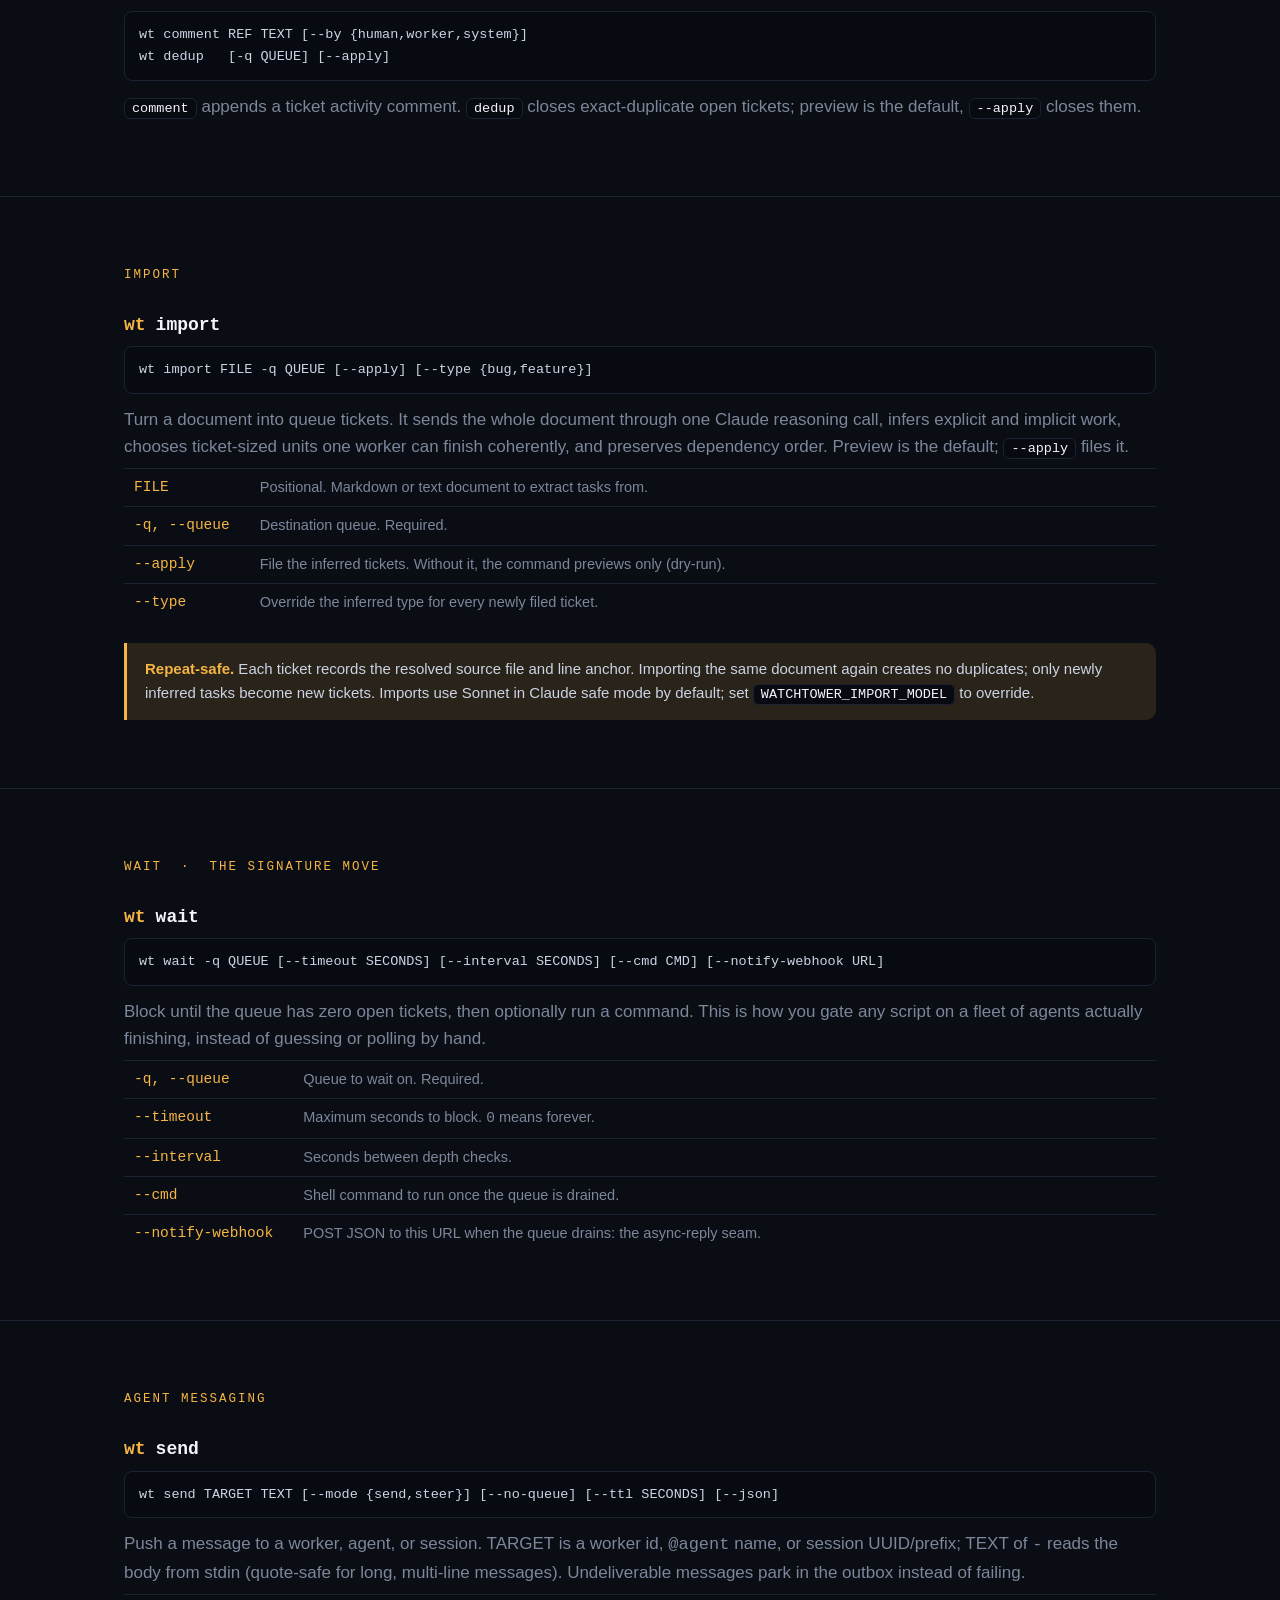
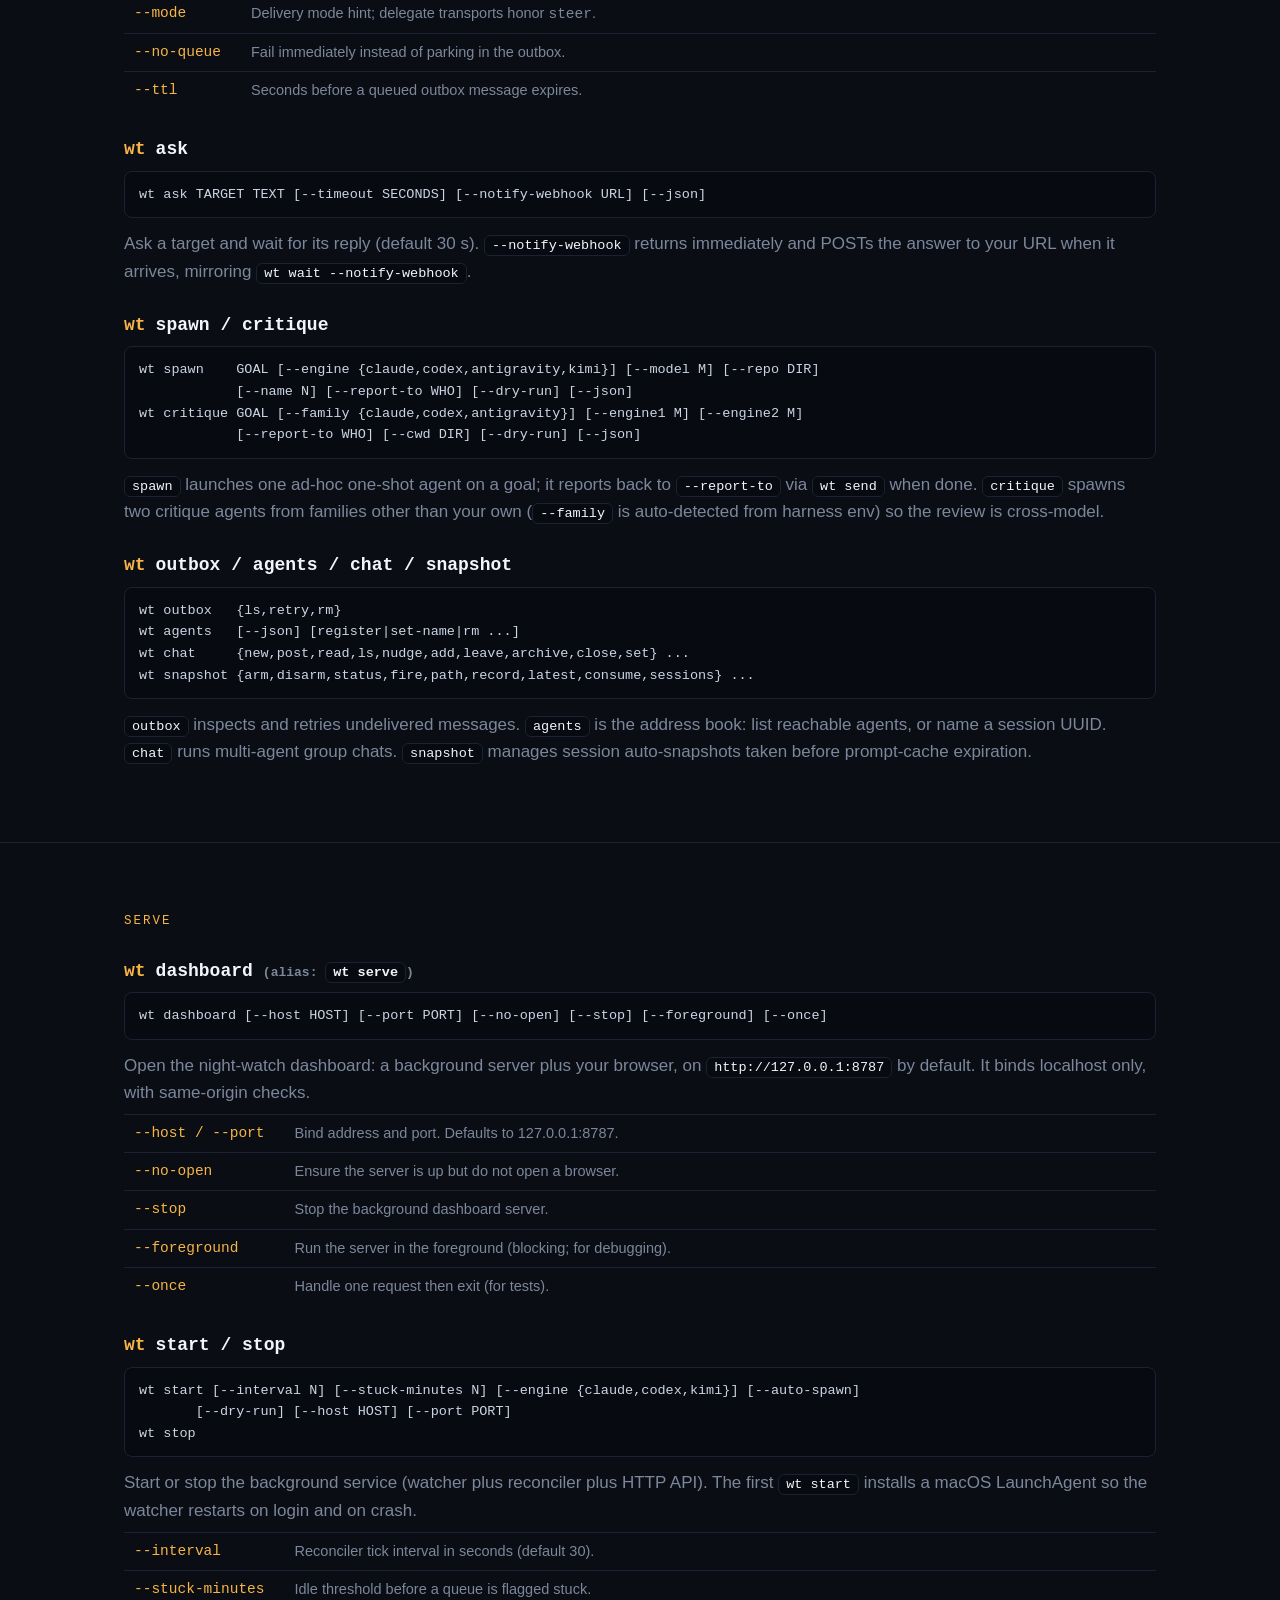
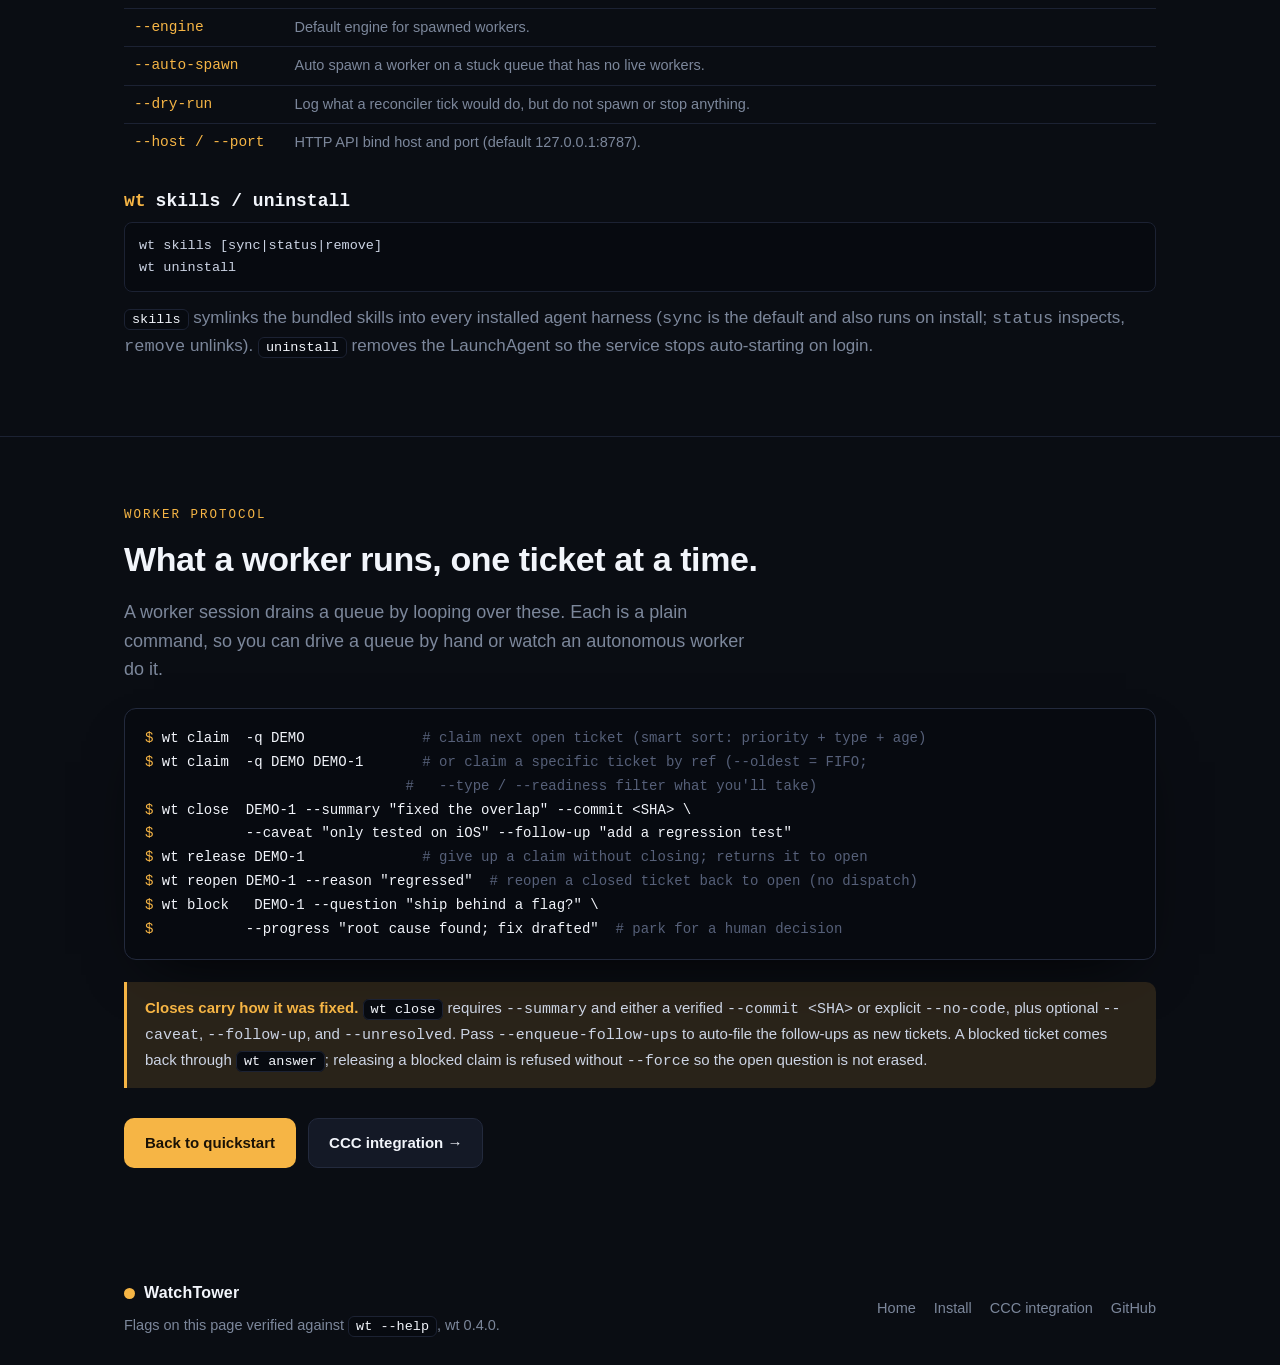
==== commit 5f6ba04e: "feat(models): wt models migrate/unpin bulk-move queue models (WT-7) Dry-run by default; effective mo" ====
--- a/docs/cli.html
+++ b/docs/cli.html
@@ -114,6 +114,18 @@
          <code class="inline-code">--effort</code>.</p>
     </div>
     <div class="cli-cmd">
+      <h3><span class="verb">wt</span> models migrate / unpin</h3>
+      <div class="sig">wt models migrate --from MODEL --to MODEL [--queues A,B] [--engine E] [--include-default] [--apply]
+wt models unpin (--queues A,B | --all-matching MODEL) [--apply]</div>
+      <p>Bulk-move queues from one model to another after a model bump. Dry run by default: lists every queue whose
+         effective model (the resolution <code class="inline-code">wt config</code> uses) equals <code>--from</code>, with engine,
+         auto-drain and open/WIP counts. <code>--to</code> must be approved (exit 1 otherwise); a cross-engine move needs
+         <code>--engine</code>. Only pinned queues are rewritten; queues inheriting the default move with
+         <code>--include-default</code>, which rewrites the matching keys in CCC's <code>spawn-defaults.json</code> and prints which.
+         Warns about open/WIP tickets whose model floor is above the new model and about queues on a policy-blocked model.
+         <code>unpin</code> clears the explicit model so a queue follows the default.</p>
+    </div>
+    <div class="cli-cmd">
       <h3><span class="verb">wt</span> set</h3>
       <div class="sig">wt set -q QUEUE [--backend {file,github}] [--github-repo REPO] [--github-assignee WHO]
        [--repo-path PATH] [--engine {claude,codex,kimi}] [--model MODEL]
